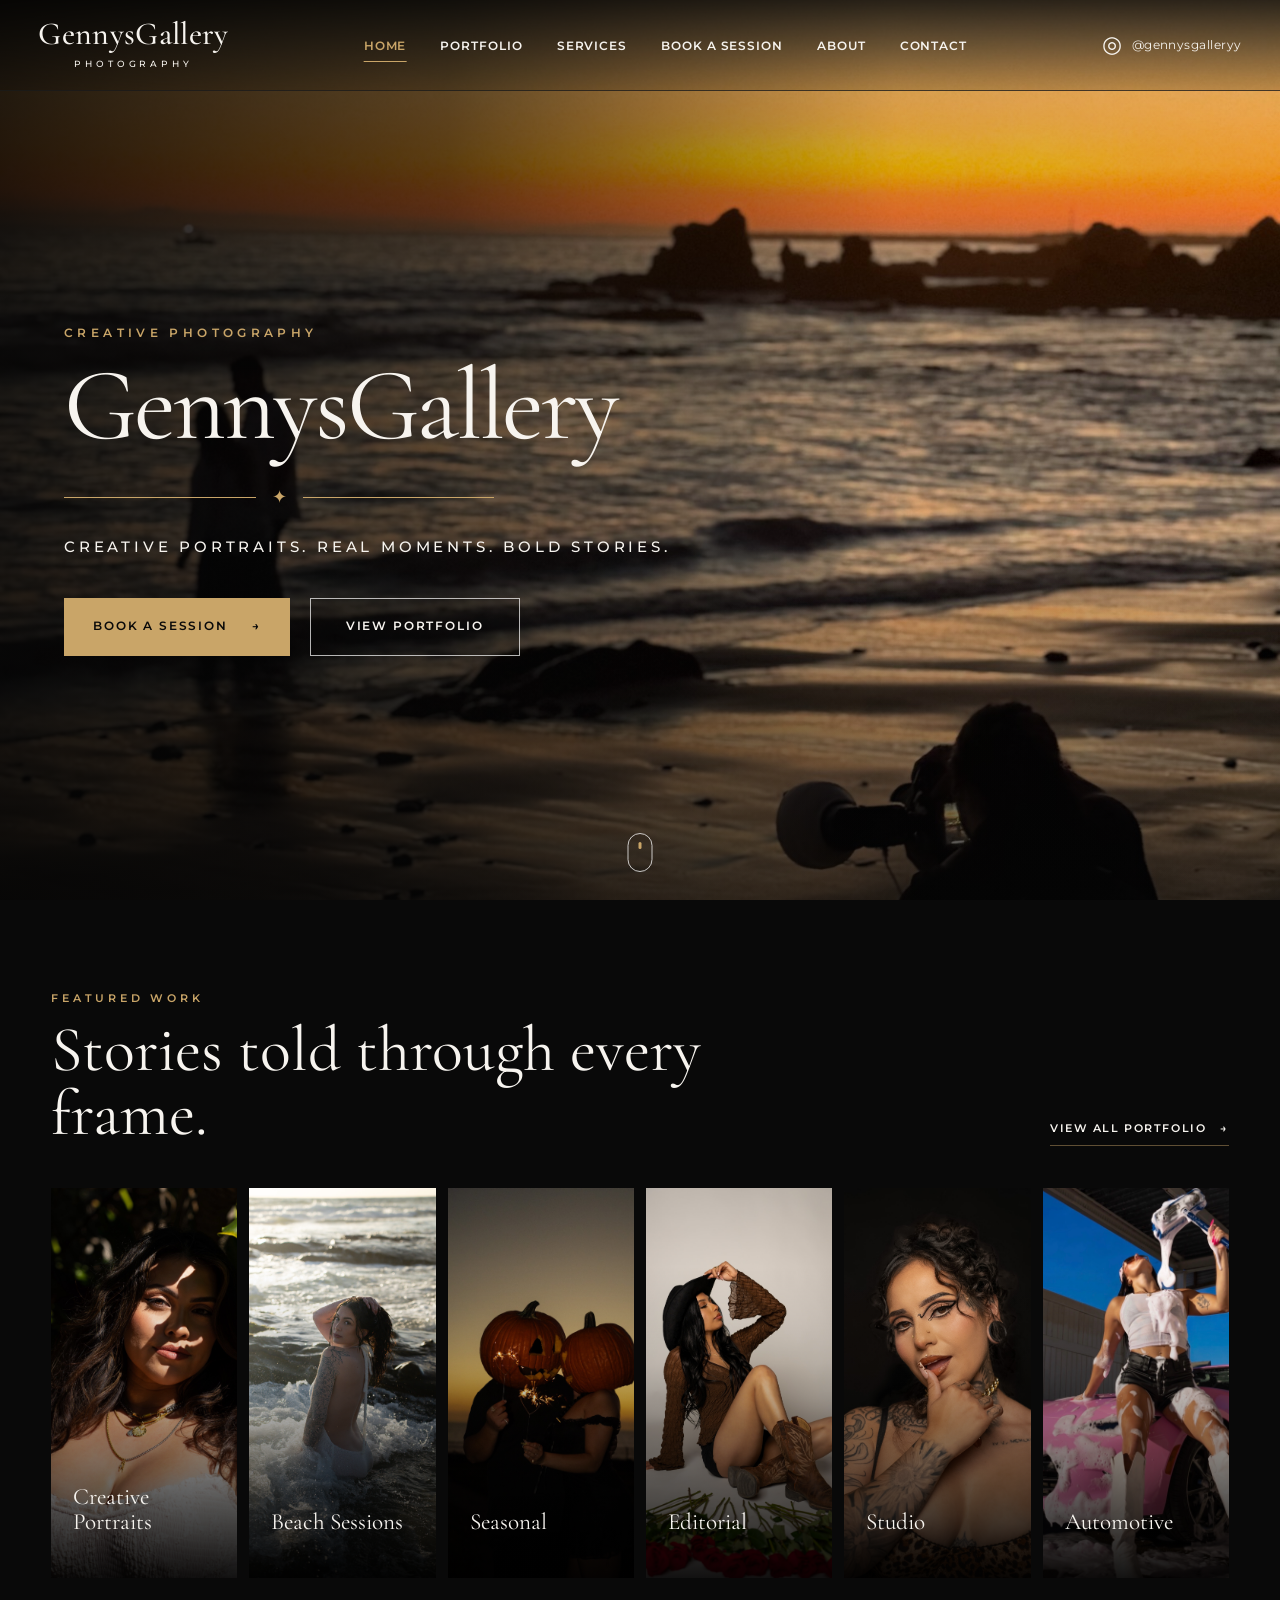
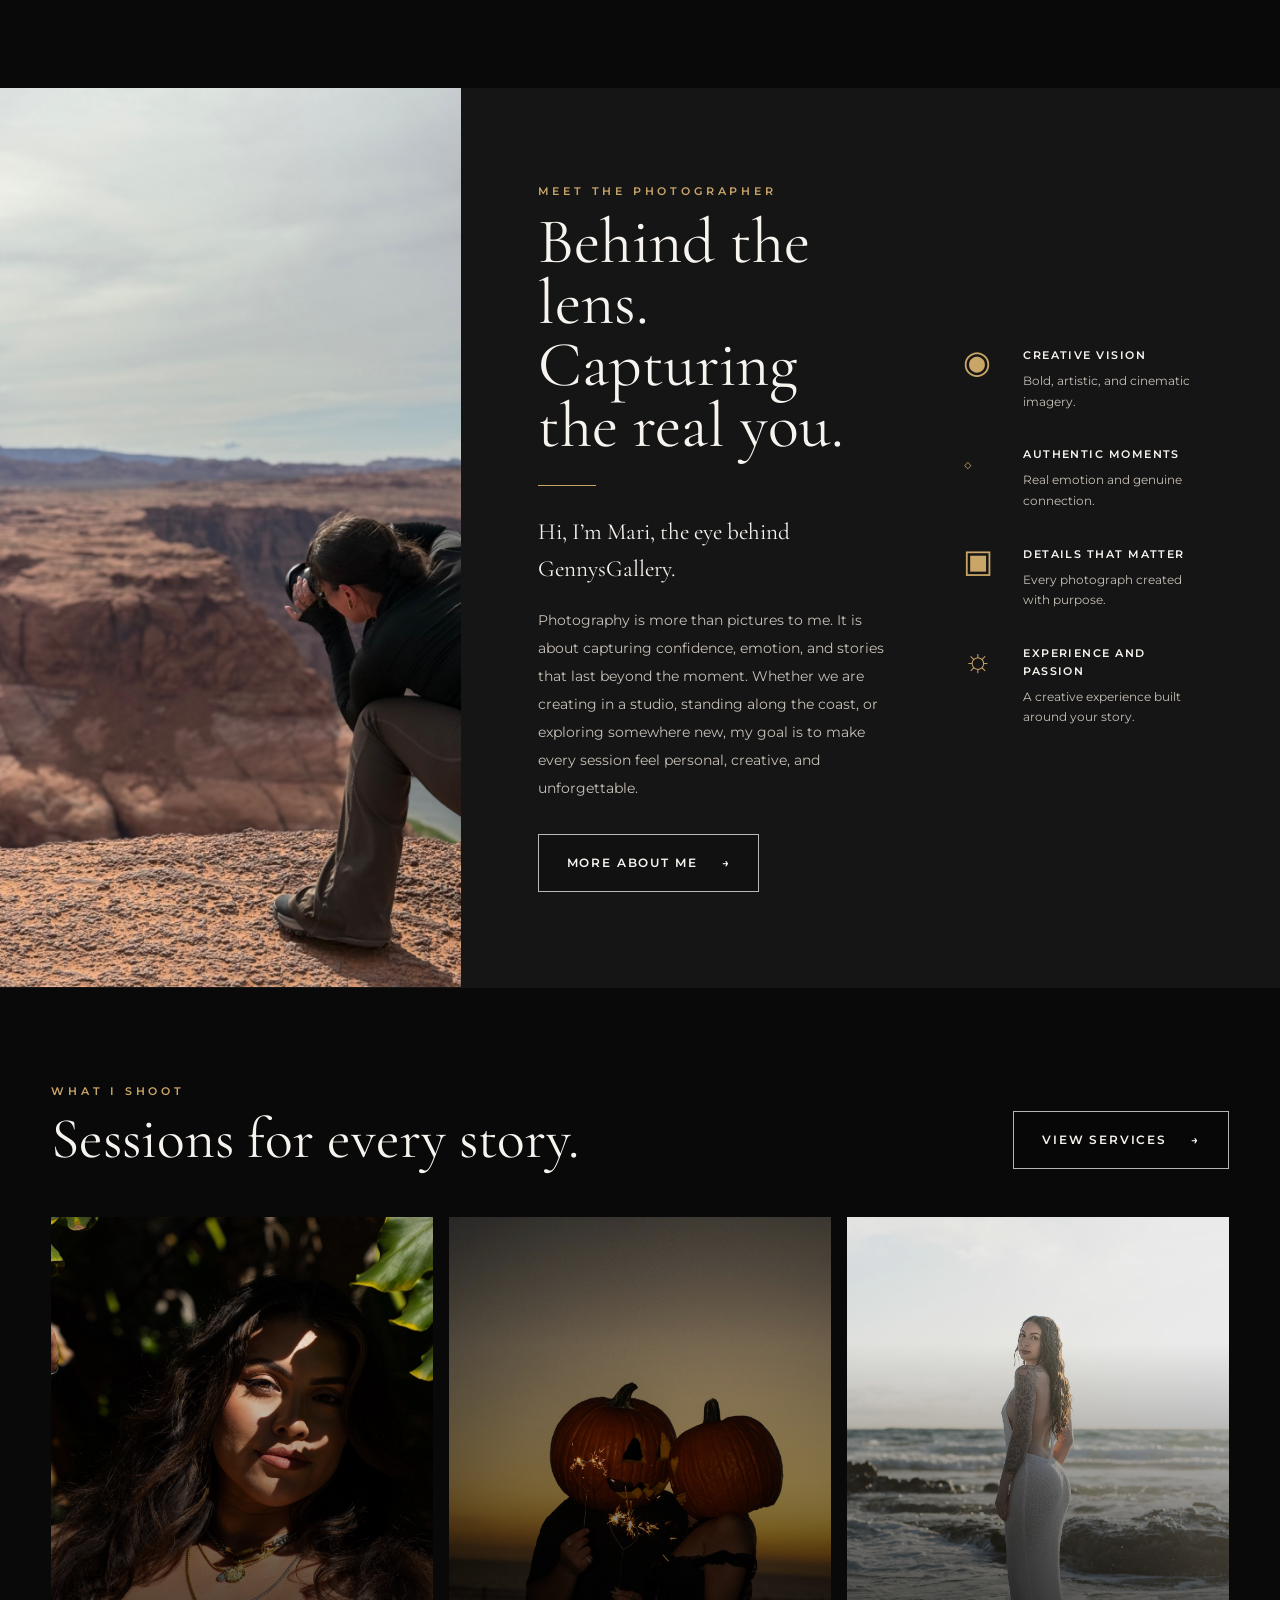
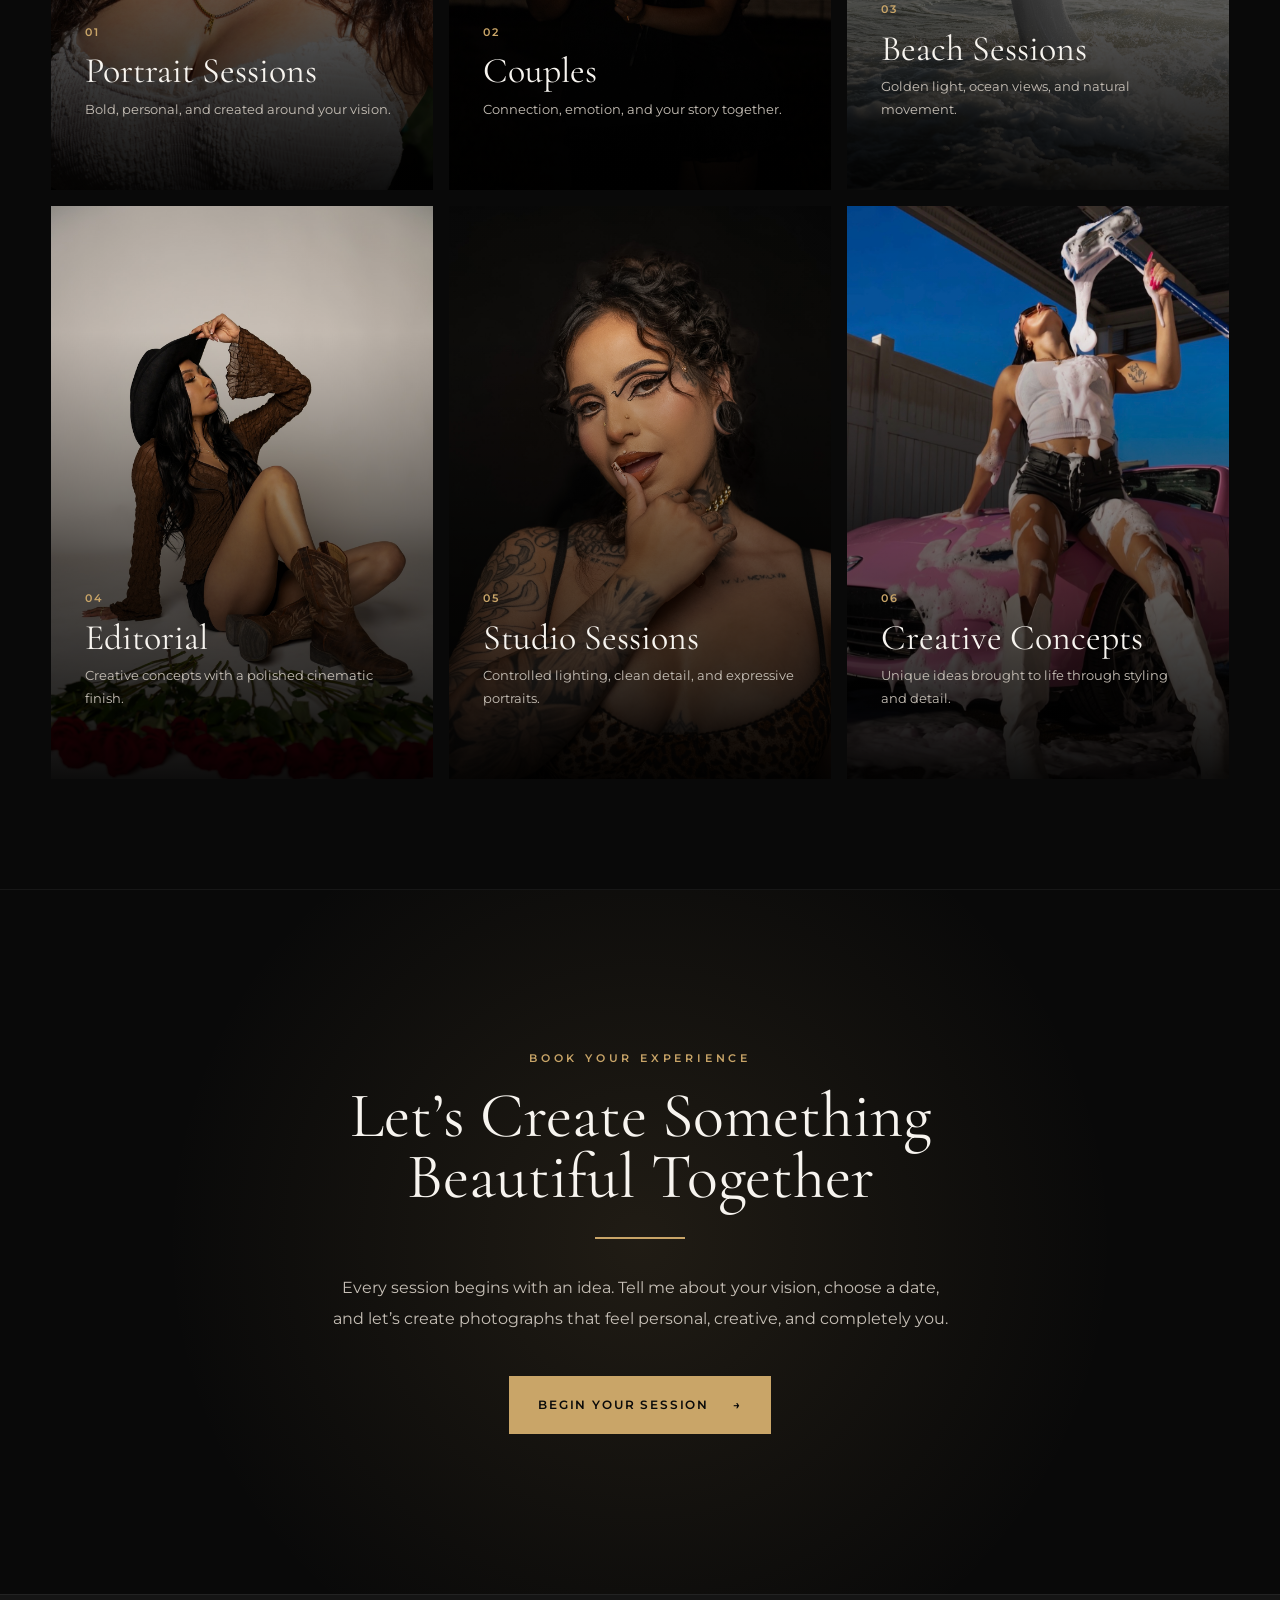
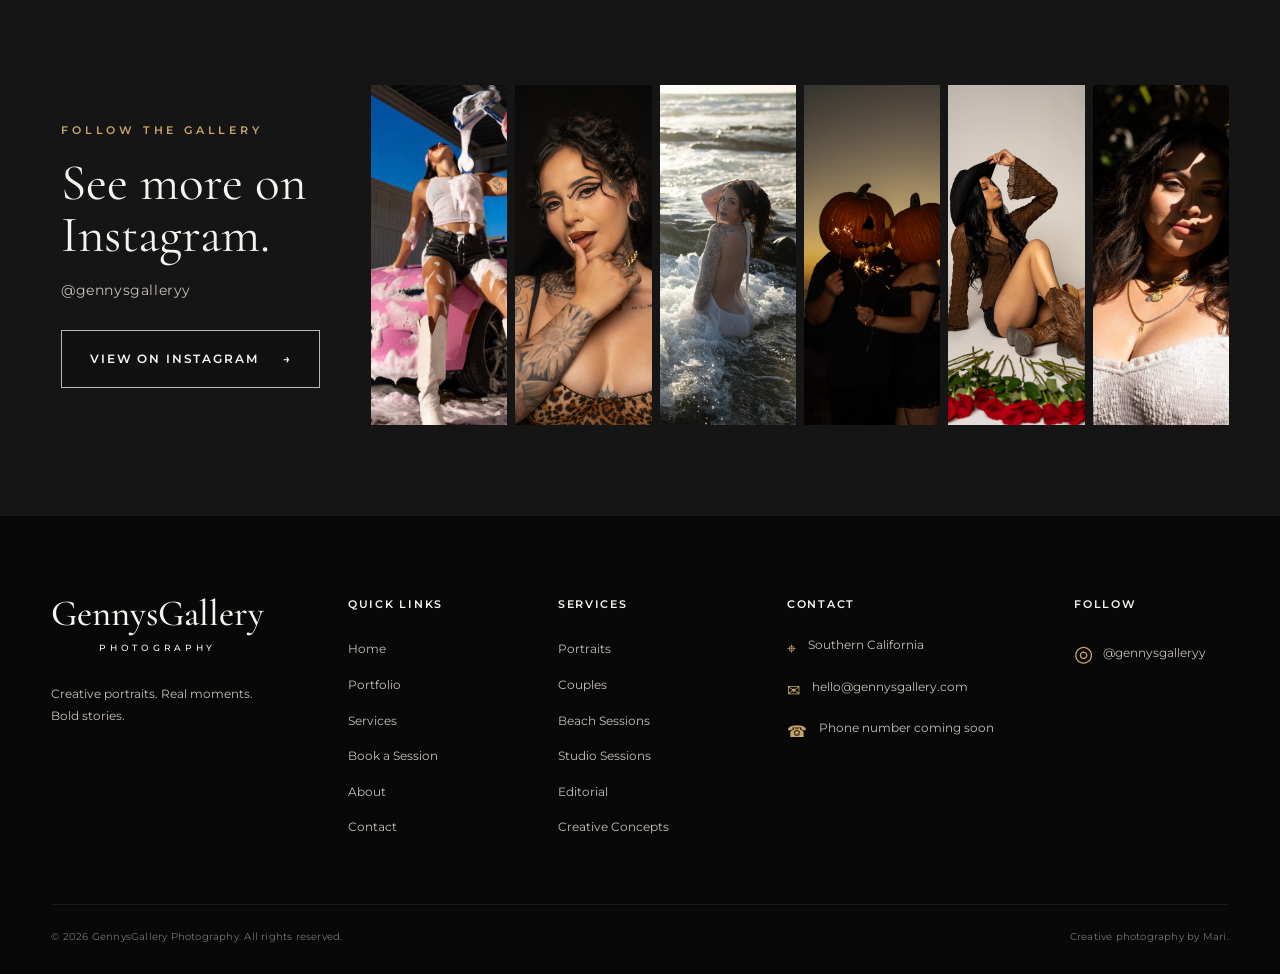
==== index.html @ 69177cfa "Initial GennysGallery website" ====
<!DOCTYPE html>
<html lang="en">
<head>
    <meta charset="UTF-8">
    <meta name="viewport" content="width=device-width, initial-scale=1.0">

    <meta
        name="description"
        content="GennysGallery offers creative, cinematic photography sessions in studio and outdoor locations."
    >

    <title>GennysGallery | Creative Photography</title>

    <!-- Google Fonts -->
    <link rel="preconnect" href="https://fonts.googleapis.com">
    <link rel="preconnect" href="https://fonts.gstatic.com" crossorigin>

    <link
        href="https://fonts.googleapis.com/css2?family=Cormorant+Garamond:wght@400;500;600&family=Montserrat:wght@400;500;600&display=swap"
        rel="stylesheet"
    >

    <!-- Website CSS -->
    <link rel="stylesheet" href="css/style.css">
    <link rel="stylesheet" href="css/responsive.css">
</head>

<body>

    <!-- Header and Navigation -->
    <header class="site-header">
        <nav class="navbar">

            <a href="index.html" class="logo" aria-label="GennysGallery homepage">
                <span class="logo-name">GennysGallery</span>
                <span class="logo-subtitle">Photography</span>
            </a>

            <button
                class="menu-toggle"
                type="button"
                aria-label="Open navigation menu"
                aria-expanded="false"
            >
                <span></span>
                <span></span>
                <span></span>
            </button>

            <ul class="nav-links">
                <li>
                    <a href="index.html" class="active">Home</a>
                </li>

                <li>
                    <a href="pages/portfolio.html">Portfolio</a>
                </li>

                <li>
                    <a href="pages/services.html">Services</a>
                </li>

                <li>
                    <a href="pages/booking.html">Book a Session</a>
                </li>

                <li>
                    <a href="pages/about.html">About</a>
                </li>

                <li>
                    <a href="pages/contact.html">Contact</a>
                </li>
            </ul>

            <a
                href="https://www.instagram.com/gennysgalleryy/"
                class="instagram-link"
                target="_blank"
                rel="noopener noreferrer"
                aria-label="Visit GennysGallery on Instagram"
            >
                <span class="instagram-icon">◎</span>
                <span>@gennysgalleryy</span>
            </a>

        </nav>
    </header>

    <main>

        <!-- Hero Section -->
        <section class="hero">

            <div class="hero-overlay"></div>

            <div class="hero-content">
                <p class="hero-eyebrow">Creative Photography</p>

                <h1>GennysGallery</h1>

                <div class="hero-divider">
                    <span></span>
                    <span class="divider-symbol">✦</span>
                    <span></span>
                </div>

                <p class="hero-tagline">
                    Creative portraits. Real moments. Bold stories.
                </p>

                <div class="hero-buttons">
                    <a href="pages/booking.html" class="button button-gold">
                        Book a Session
                        <span aria-hidden="true">→</span>
                    </a>

                    <a href="pages/portfolio.html" class="button button-outline">
                        View Portfolio
                    </a>
                </div>
            </div>

            <a href="#featured-work" class="scroll-indicator" aria-label="Scroll to featured work">
                <span class="scroll-mouse">
                    <span class="scroll-wheel"></span>
                </span>
            </a>

        </section>

        <!-- Featured Work Section -->
<section id="featured-work" class="featured-work">

    <div class="section-header">
        <div>
            <p class="section-eyebrow">Featured Work</p>
            <h2>Stories told through every frame.</h2>
        </div>

        <a href="pages/portfolio.html" class="section-link">
            View All Portfolio
            <span aria-hidden="true">→</span>
        </a>
    </div>

    <div class="featured-grid">

        <a href="pages/portfolio.html" class="featured-card">
            <img
                src="assets/images/portfolio/portraits/sunlight-leaf-portrait.jpg"
                alt="Creative portrait photographed through leaves and sunlight"
            >

            <div class="featured-card-overlay">
                <p>Creative Portraits</p>
                <span>View Gallery →</span>
            </div>
        </a>

        <a href="pages/portfolio.html" class="featured-card">
            <img
                src="assets/images/portfolio/beach/beach-white-dress-water.jpg"
                alt="Woman wearing a white dress standing in ocean waves"
            >

            <div class="featured-card-overlay">
                <p>Beach Sessions</p>
                <span>View Gallery →</span>
            </div>
        </a>

        <a href="pages/portfolio.html" class="featured-card">
            <img
                src="assets/images/portfolio/seasonal/pumpkin-couple-sparklers.jpg"
                alt="Couple wearing pumpkin masks and holding sparklers at sunset"
            >

            <div class="featured-card-overlay">
                <p>Seasonal</p>
                <span>View Gallery →</span>
            </div>
        </a>

        <a href="pages/portfolio.html" class="featured-card">
            <img
                src="assets/images/portfolio/studio/studio-cowgirl-boots-roses.jpg"
                alt="Editorial studio portrait with cowboy boots and red roses"
            >

            <div class="featured-card-overlay">
                <p>Editorial</p>
                <span>View Gallery →</span>
            </div>
        </a>

        <a href="pages/portfolio.html" class="featured-card">
            <img
                src="assets/images/portfolio/studio/studio-black-background-portrait.jpg"
                alt="Detailed studio portrait photographed against a black background"
            >

            <div class="featured-card-overlay">
                <p>Studio</p>
                <span>View Gallery →</span>
            </div>
        </a>

        <a href="pages/portfolio.html" class="featured-card">
            <img
                src="assets/images/portfolio/automotive/pink-car-foam-concept.jpg"
                alt="Creative automotive portrait featuring a pink sports car"
            >

            <div class="featured-card-overlay">
                <p>Automotive</p>
                <span>View Gallery →</span>
            </div>
        </a>

    </div>

</section>
<!-- About Mari Section -->
<section class="about-preview">

    <div class="about-image">
        <img
            src="assets/images/about/mari-photographer-about.jpg"
            alt="Mari photographing an outdoor session"
        >
    </div>

    <div class="about-content">

        <div class="about-introduction">
            <p class="section-eyebrow">Meet the Photographer</p>

            <h2>
                Behind the lens.<br>
                Capturing the real you.
            </h2>

            <div class="about-divider"></div>

            <p class="about-greeting">
                Hi, I’m Mari, the eye behind GennysGallery.
            </p>

            <p class="about-description">
                Photography is more than pictures to me. It is about
                capturing confidence, emotion, and stories that last
                beyond the moment. Whether we are creating in a studio,
                standing along the coast, or exploring somewhere new,
                my goal is to make every session feel personal,
                creative, and unforgettable.
            </p>

            <a href="pages/about.html" class="button button-outline about-button">
                More About Me
                <span aria-hidden="true">→</span>
            </a>
        </div>

        <div class="about-values">

            <article class="about-value">
                <span class="about-value-icon" aria-hidden="true">◉</span>

                <div>
                    <h3>Creative Vision</h3>
                    <p>Bold, artistic, and cinematic imagery.</p>
                </div>
            </article>

            <article class="about-value">
                <span class="about-value-icon" aria-hidden="true">◇</span>

                <div>
                    <h3>Authentic Moments</h3>
                    <p>Real emotion and genuine connection.</p>
                </div>
            </article>

            <article class="about-value">
                <span class="about-value-icon" aria-hidden="true">▣</span>

                <div>
                    <h3>Details That Matter</h3>
                    <p>Every photograph created with purpose.</p>
                </div>
            </article>

            <article class="about-value">
                <span class="about-value-icon" aria-hidden="true">☼</span>

                <div>
                    <h3>Experience and Passion</h3>
                    <p>A creative experience built around your story.</p>
                </div>
            </article>

        </div>

    </div>

</section>
<!-- Services Preview Section -->
<section class="services-preview">

    <div class="services-heading">

        <div>
            <p class="section-eyebrow">What I Shoot</p>
            <h2>Sessions for every story.</h2>
        </div>

        <a href="pages/services.html" class="button button-outline">
            View Services
            <span aria-hidden="true">→</span>
        </a>

    </div>

    <div class="services-card-grid">

        <a href="pages/services.html" class="service-card">

            <img
                src="assets/images/portfolio/portraits/sunlight-leaf-portrait.jpg"
                alt="Creative portrait session photographed in natural light"
            >

            <div class="service-card-overlay"></div>

            <div class="service-card-content">
                <p class="service-number">01</p>
                <h3>Portrait Sessions</h3>
                <p>Bold, personal, and created around your vision.</p>
                <span>Explore Sessions →</span>
            </div>

        </a>

        <a href="pages/services.html" class="service-card">

            <img
                src="assets/images/portfolio/seasonal/pumpkin-couple-sparklers.jpg"
                alt="Creative couple session at sunset"
            >

            <div class="service-card-overlay"></div>

            <div class="service-card-content">
                <p class="service-number">02</p>
                <h3>Couples</h3>
                <p>Connection, emotion, and your story together.</p>
                <span>Explore Sessions →</span>
            </div>

        </a>

        <a href="pages/services.html" class="service-card">

            <img
                src="assets/images/portfolio/beach/beach-white-dress-standing.jpg"
                alt="Outdoor beach photography session"
            >

            <div class="service-card-overlay"></div>

            <div class="service-card-content">
                <p class="service-number">03</p>
                <h3>Beach Sessions</h3>
                <p>Golden light, ocean views, and natural movement.</p>
                <span>Explore Sessions →</span>
            </div>

        </a>

        <a href="pages/services.html" class="service-card">

            <img
                src="assets/images/portfolio/studio/studio-cowgirl-boots-roses.jpg"
                alt="Styled editorial photography session in a studio"
            >

            <div class="service-card-overlay"></div>

            <div class="service-card-content">
                <p class="service-number">04</p>
                <h3>Editorial</h3>
                <p>Creative concepts with a polished cinematic finish.</p>
                <span>Explore Sessions →</span>
            </div>

        </a>

        <a href="pages/services.html" class="service-card">

            <img
                src="assets/images/portfolio/studio/studio-black-background-portrait.jpg"
                alt="Professional studio portrait session"
            >

            <div class="service-card-overlay"></div>

            <div class="service-card-content">
                <p class="service-number">05</p>
                <h3>Studio Sessions</h3>
                <p>Controlled lighting, clean detail, and expressive portraits.</p>
                <span>Explore Sessions →</span>
            </div>

        </a>

        <a href="pages/services.html" class="service-card">

            <img
                src="assets/images/portfolio/automotive/pink-car-foam-concept.jpg"
                alt="Creative automotive photography concept"
            >

            <div class="service-card-overlay"></div>

            <div class="service-card-content">
                <p class="service-number">06</p>
                <h3>Creative Concepts</h3>
                <p>Unique ideas brought to life through styling and detail.</p>
                <span>Explore Sessions →</span>
            </div>

        </a>

    </div>

</section>
<!-- Booking Call-to-Action Section -->
<section class="booking-cta">

    <div class="booking-cta-overlay"></div>

    <div class="booking-cta-content">

        <p class="section-eyebrow">Book Your Experience</p>

        <h2>
            Let’s Create Something<br>
            Beautiful Together
        </h2>

        <div class="booking-cta-divider"></div>

        <p>
            Every session begins with an idea. Tell me about your vision,
            choose a date, and let’s create photographs that feel personal,
            creative, and completely you.
        </p>

        <a href="pages/booking.html" class="button button-gold">
            Begin Your Session
            <span aria-hidden="true">→</span>
        </a>

    </div>

</section>
<!-- Instagram Preview Section -->
<section class="instagram-preview">

    <div class="instagram-intro">

        <p class="section-eyebrow">Follow the Gallery</p>

        <h2>See more on Instagram.</h2>

        <p class="instagram-handle">
            @gennysgalleryy
        </p>

        <a
            href="https://www.instagram.com/gennysgalleryy/"
            class="button button-outline"
            target="_blank"
            rel="noopener noreferrer"
        >
            View on Instagram
            <span aria-hidden="true">→</span>
        </a>

    </div>

    <div class="instagram-grid">

        <a
            href="https://www.instagram.com/gennysgalleryy/"
            target="_blank"
            rel="noopener noreferrer"
            class="instagram-photo"
        >
            <img
                src="assets/images/portfolio/automotive/pink-car-foam-concept.jpg"
                alt="Creative pink car photography session"
            >
        </a>

        <a
            href="https://www.instagram.com/gennysgalleryy/"
            target="_blank"
            rel="noopener noreferrer"
            class="instagram-photo"
        >
            <img
                src="assets/images/portfolio/studio/studio-black-background-portrait.jpg"
                alt="Studio portrait photographed against a black background"
            >
        </a>

        <a
            href="https://www.instagram.com/gennysgalleryy/"
            target="_blank"
            rel="noopener noreferrer"
            class="instagram-photo"
        >
            <img
                src="assets/images/portfolio/beach/beach-white-dress-water.jpg"
                alt="Beach portrait photographed in ocean waves"
            >
        </a>

        <a
            href="https://www.instagram.com/gennysgalleryy/"
            target="_blank"
            rel="noopener noreferrer"
            class="instagram-photo"
        >
            <img
                src="assets/images/portfolio/seasonal/pumpkin-couple-sparklers.jpg"
                alt="Seasonal couple portrait with pumpkin masks and sparklers"
            >
        </a>

        <a
            href="https://www.instagram.com/gennysgalleryy/"
            target="_blank"
            rel="noopener noreferrer"
            class="instagram-photo"
        >
            <img
                src="assets/images/portfolio/studio/studio-cowgirl-boots-roses.jpg"
                alt="Editorial portrait with cowboy boots and red roses"
            >
        </a>

        <a
            href="https://www.instagram.com/gennysgalleryy/"
            target="_blank"
            rel="noopener noreferrer"
            class="instagram-photo"
        >
            <img
                src="assets/images/portfolio/portraits/sunlight-leaf-portrait.jpg"
                alt="Creative portrait photographed through leaves and sunlight"
            >
        </a>

    </div>

</section>

    </main>
    
    <!-- Website Footer -->
<footer class="site-footer">

    <div class="footer-main">

        <div class="footer-brand">

            <a href="index.html" class="footer-logo">
                <span class="footer-logo-name">GennysGallery</span>
                <span class="footer-logo-subtitle">Photography</span>
            </a>

            <p>
                Creative portraits. Real moments.<br>
                Bold stories.
            </p>

        </div>

        <div class="footer-column">

            <h2>Quick Links</h2>

            <ul>
                <li><a href="index.html">Home</a></li>
                <li><a href="pages/portfolio.html">Portfolio</a></li>
                <li><a href="pages/services.html">Services</a></li>
                <li><a href="pages/booking.html">Book a Session</a></li>
                <li><a href="pages/about.html">About</a></li>
                <li><a href="pages/contact.html">Contact</a></li>
            </ul>

        </div>

        <div class="footer-column">

            <h2>Services</h2>

            <ul>
                <li><a href="pages/services.html">Portraits</a></li>
                <li><a href="pages/services.html">Couples</a></li>
                <li><a href="pages/services.html">Beach Sessions</a></li>
                <li><a href="pages/services.html">Studio Sessions</a></li>
                <li><a href="pages/services.html">Editorial</a></li>
                <li><a href="pages/services.html">Creative Concepts</a></li>
            </ul>

        </div>

        <div class="footer-column footer-contact">

            <h2>Contact</h2>

            <p>
                <span aria-hidden="true">⌖</span>
                Southern California
            </p>

            <p>
                <span aria-hidden="true">✉</span>
                <a href="mailto:hello@gennysgallery.com">
                    hello@gennysgallery.com
                </a>
            </p>

            <p>
                <span aria-hidden="true">☎</span>
                <a href="tel:+10000000000">
                    Phone number coming soon
                </a>
            </p>

        </div>

        <div class="footer-column footer-follow">

            <h2>Follow</h2>

            <a
                href="https://www.instagram.com/gennysgalleryy/"
                target="_blank"
                rel="noopener noreferrer"
                class="footer-instagram"
            >
                <span aria-hidden="true">◎</span>
                @gennysgalleryy
            </a>

        </div>

    </div>

    <div class="footer-bottom">

        <p>
            &copy; <span id="current-year"></span>
            GennysGallery Photography. All rights reserved.
        </p>

        <p>
            Creative photography by Mari.
        </p>

    </div>

</footer>

    <!-- Website JavaScript -->
    <script src="js/script.js"></script>

</body>
</html>
---- css/style.css ----
/* =========================================
   GENNYSGALLERY
   Main Website Styles
   ========================================= */

/* ---------- CSS Variables ---------- */

:root {
    --color-black: #090909;
    --color-charcoal: #151515;
    --color-soft-black: #1d1d1d;
    --color-white: #f7f4ef;
    --color-muted: #c7c0b7;
    --color-gold: #c9a568;
    --color-gold-dark: #9d7b45;

    --font-heading: "Cormorant Garamond", serif;
    --font-body: "Montserrat", sans-serif;

    --transition: 0.3s ease;
}


/* ---------- Reset ---------- */

* {
    margin: 0;
    padding: 0;
    box-sizing: border-box;
}

html {
    scroll-behavior: smooth;
}

body {
    background-color: var(--color-black);
    color: var(--color-white);
    font-family: var(--font-body);
    line-height: 1.6;
}

img {
    display: block;
    max-width: 100%;
}

a {
    color: inherit;
    text-decoration: none;
}

button {
    font: inherit;
}


/* ---------- Header ---------- */

.site-header {
    position: absolute;
    top: 0;
    left: 0;
    width: 100%;
    z-index: 1000;

    background: linear-gradient(
        to bottom,
        rgba(0, 0, 0, 0.78),
        rgba(0, 0, 0, 0.18)
    );

    border-bottom: 1px solid rgba(255, 255, 255, 0.08);
}

.navbar {
    width: min(94%, 1500px);
    min-height: 90px;
    margin: 0 auto;

    display: flex;
    align-items: center;
    justify-content: space-between;
    gap: 30px;
}


/* ---------- Logo ---------- */

.logo {
    display: flex;
    flex-direction: column;
    align-items: center;
    flex-shrink: 0;
}

.logo-name {
    font-family: var(--font-heading);
    font-size: 2rem;
    font-weight: 500;
    line-height: 1;
    letter-spacing: 0.01em;
}

.logo-subtitle {
    margin-top: 7px;

    font-size: 0.58rem;
    font-weight: 500;
    letter-spacing: 0.42em;
    text-transform: uppercase;
}


/* ---------- Desktop Navigation ---------- */

.nav-links {
    display: flex;
    align-items: center;
    justify-content: center;
    gap: 34px;

    list-style: none;
}

.nav-links a {
    position: relative;
    padding: 34px 0 29px;

    font-size: 0.72rem;
    font-weight: 600;
    letter-spacing: 0.08em;
    text-transform: uppercase;

    transition: color var(--transition);
}

.nav-links a::after {
    content: "";
    position: absolute;
    left: 50%;
    bottom: 20px;

    width: 0;
    height: 1px;

    background-color: var(--color-gold);

    transform: translateX(-50%);
    transition: width var(--transition);
}

.nav-links a:hover,
.nav-links a.active {
    color: var(--color-gold);
}

.nav-links a:hover::after,
.nav-links a.active::after {
    width: 100%;
}


/* ---------- Instagram Navigation Link ---------- */

.instagram-link {
    display: flex;
    align-items: center;
    gap: 9px;
    flex-shrink: 0;

    font-size: 0.72rem;
    letter-spacing: 0.04em;

    transition:
        color var(--transition),
        transform var(--transition);
}

.instagram-link:hover {
    color: var(--color-gold);
    transform: translateY(-2px);
}

.instagram-icon {
    font-size: 1.45rem;
    line-height: 1;
}


/* ---------- Mobile Menu Button ---------- */

.menu-toggle {
    display: none;

    width: 42px;
    height: 42px;

    background: transparent;
    border: 0;

    cursor: pointer;
}

.menu-toggle span {
    display: block;

    width: 26px;
    height: 2px;
    margin: 6px auto;

    background-color: var(--color-white);

    transition: var(--transition);
}


/* ---------- Hero Section ---------- */

.hero {
    position: relative;

    min-height: 100vh;

    display: flex;
    align-items: center;

    background-image: url("../assets/images/hero/mari-photographer-hero.jpg");
    background-position: center;
    background-repeat: no-repeat;
    background-size: cover;

    overflow: hidden;
}

.hero-overlay {
    position: absolute;
    inset: 0;

    background:
        linear-gradient(
            90deg,
            rgba(5, 5, 5, 0.88) 0%,
            rgba(5, 5, 5, 0.65) 35%,
            rgba(5, 5, 5, 0.15) 70%,
            rgba(5, 5, 5, 0.08) 100%
        ),
        linear-gradient(
            to top,
            rgba(5, 5, 5, 0.68) 0%,
            transparent 40%
        );
}

.hero-content {
    position: relative;
    z-index: 2;

    width: min(90%, 1500px);
    margin: 80px auto 0;
}

.hero-eyebrow {
    margin-bottom: 16px;

    color: var(--color-gold);

    font-size: 0.72rem;
    font-weight: 600;
    letter-spacing: 0.38em;
    text-transform: uppercase;
}

.hero h1 {
    max-width: 850px;

    font-family: var(--font-heading);
    font-size: clamp(4rem, 8vw, 8.5rem);
    font-weight: 400;
    line-height: 0.9;
    letter-spacing: -0.03em;
}

.hero-divider {
    width: min(430px, 90%);
    margin: 32px 0 24px;

    display: flex;
    align-items: center;
    gap: 16px;
}

.hero-divider span:not(.divider-symbol) {
    height: 1px;
    flex: 1;

    background-color: var(--color-gold);
}

.divider-symbol {
    color: var(--color-gold);
    font-size: 1.1rem;
}

.hero-tagline {
    max-width: 700px;

    font-size: clamp(0.72rem, 1.2vw, 0.95rem);
    font-weight: 500;
    letter-spacing: 0.25em;
    text-transform: uppercase;
}

.hero-buttons {
    margin-top: 38px;

    display: flex;
    flex-wrap: wrap;
    gap: 20px;
}


/* ---------- Buttons ---------- */

.button {
    min-width: 210px;
    min-height: 58px;
    padding: 16px 28px;

    display: inline-flex;
    align-items: center;
    justify-content: center;
    gap: 24px;

    border: 1px solid transparent;

    font-size: 0.72rem;
    font-weight: 600;
    letter-spacing: 0.16em;
    text-transform: uppercase;

    transition:
        background-color var(--transition),
        border-color var(--transition),
        color var(--transition),
        transform var(--transition);
}

.button:hover {
    transform: translateY(-3px);
}

.button-gold {
    background-color: var(--color-gold);
    color: var(--color-black);
}

.button-gold:hover {
    background-color: var(--color-white);
}

.button-outline {
    border-color: rgba(255, 255, 255, 0.7);
    background-color: rgba(0, 0, 0, 0.18);
}

.button-outline:hover {
    border-color: var(--color-gold);
    background-color: var(--color-gold);
    color: var(--color-black);
}


/* ---------- Scroll Indicator ---------- */

.scroll-indicator {
    position: absolute;
    left: 50%;
    bottom: 28px;
    z-index: 2;

    transform: translateX(-50%);
}

.scroll-mouse {
    width: 25px;
    height: 39px;

    display: flex;
    justify-content: center;

    border: 1px solid rgba(255, 255, 255, 0.75);
    border-radius: 20px;
}

.scroll-wheel {
    width: 3px;
    height: 7px;
    margin-top: 8px;

    background-color: var(--color-gold);
    border-radius: 10px;

    animation: scrollWheel 1.8s infinite;
}

@keyframes scrollWheel {
    0% {
        opacity: 0;
        transform: translateY(0);
    }

    30% {
        opacity: 1;
    }

    100% {
        opacity: 0;
        transform: translateY(14px);
    }
}


/* ---------- Featured Work Section ---------- */

.featured-work {
    padding: 90px 4% 110px;
    background-color: var(--color-black);
}

.section-header {
    width: min(100%, 1500px);
    margin: 0 auto 42px;

    display: flex;
    align-items: flex-end;
    justify-content: space-between;
    gap: 30px;
}

.section-eyebrow {
    margin-bottom: 10px;

    color: var(--color-gold);

    font-size: 0.7rem;
    font-weight: 600;
    letter-spacing: 0.34em;
    text-transform: uppercase;
}

.section-header h2 {
    max-width: 700px;

    font-family: var(--font-heading);
    font-size: clamp(2.8rem, 5vw, 5rem);
    font-weight: 400;
    line-height: 1;
}

.section-link {
    display: inline-flex;
    align-items: center;
    gap: 14px;
    flex-shrink: 0;

    padding-bottom: 7px;

    border-bottom: 1px solid rgba(201, 165, 104, 0.45);

    font-size: 0.7rem;
    font-weight: 600;
    letter-spacing: 0.14em;
    text-transform: uppercase;

    transition:
        color var(--transition),
        border-color var(--transition);
}

.section-link:hover {
    color: var(--color-gold);
    border-color: var(--color-gold);
}

.featured-grid {
    width: min(100%, 1500px);
    margin: 0 auto;

    display: grid;
    grid-template-columns: repeat(6, minmax(0, 1fr));
    gap: 12px;
}

.featured-card {
    position: relative;
    min-height: 390px;

    overflow: hidden;

    background-color: var(--color-charcoal);
}

.featured-card img {
    width: 100%;
    height: 100%;

    object-fit: cover;

    transition:
        transform 0.8s ease,
        filter 0.5s ease;
}

.featured-card::after {
    content: "";
    position: absolute;
    inset: 0;

    background:
        linear-gradient(
            to top,
            rgba(0, 0, 0, 0.92) 0%,
            rgba(0, 0, 0, 0.15) 55%,
            transparent 80%
        );

    transition: background var(--transition);
}

.featured-card-overlay {
    position: absolute;
    left: 22px;
    right: 22px;
    bottom: 20px;
    z-index: 2;
}

.featured-card-overlay p {
    font-family: var(--font-heading);
    font-size: 1.45rem;
    line-height: 1.05;
}

.featured-card-overlay span {
    display: block;
    margin-top: 8px;

    color: var(--color-gold);

    font-size: 0.62rem;
    font-weight: 600;
    letter-spacing: 0.14em;
    text-transform: uppercase;

    opacity: 0;
    transform: translateY(10px);

    transition:
        opacity var(--transition),
        transform var(--transition);
}

.featured-card:hover img {
    transform: scale(1.07);
    filter: brightness(0.82);
}

.featured-card:hover .featured-card-overlay span {
    opacity: 1;
    transform: translateY(0);
}
/* ---------- About Mari Preview ---------- */

.about-preview {
    min-height: 720px;

    display: grid;
    grid-template-columns: minmax(0, 0.9fr) minmax(0, 1.6fr);

    background-color: var(--color-charcoal);
}

.about-image {
    min-height: 720px;
    overflow: hidden;
}

.about-image img {
    width: 100%;
    height: 100%;
    object-fit: cover;
    object-position: center;

    transition: transform 1s ease;
}

.about-preview:hover .about-image img {
    transform: scale(1.025);
}

.about-content {
    padding: 95px clamp(45px, 6vw, 110px);

    display: grid;
    grid-template-columns: minmax(0, 1.45fr) minmax(240px, 0.75fr);
    align-items: center;
    gap: clamp(45px, 6vw, 95px);
}

.about-introduction h2 {
    margin-top: 10px;

    font-family: var(--font-heading);
    font-size: clamp(3.2rem, 5vw, 5.5rem);
    font-weight: 400;
    line-height: 0.96;
}

.about-divider {
    width: 58px;
    height: 1px;
    margin: 28px 0;

    background-color: var(--color-gold);
}

.about-greeting {
    margin-bottom: 18px;

    color: var(--color-white);

    font-family: var(--font-heading);
    font-size: 1.45rem;
}

.about-description {
    max-width: 660px;

    color: var(--color-muted);

    font-size: 0.9rem;
    line-height: 1.95;
}

.about-button {
    margin-top: 32px;
}

.about-values {
    display: flex;
    flex-direction: column;
    gap: 34px;
}

.about-value {
    display: grid;
    grid-template-columns: 42px 1fr;
    align-items: start;
    gap: 18px;
}

.about-value-icon {
    color: var(--color-gold);

    font-family: var(--font-heading);
    font-size: 2rem;
    line-height: 1;
}

.about-value h3 {
    margin-bottom: 6px;

    font-size: 0.7rem;
    font-weight: 600;
    letter-spacing: 0.13em;
    text-transform: uppercase;
}

.about-value p {
    color: var(--color-muted);

    font-size: 0.76rem;
    line-height: 1.7;
}
/* ---------- Services Preview ---------- */

.services-preview {
    padding: 95px 4% 110px;

    background-color: var(--color-black);
    border-top: 1px solid rgba(255, 255, 255, 0.06);
    border-bottom: 1px solid rgba(255, 255, 255, 0.06);
}

.services-heading {
    width: min(100%, 1500px);
    margin: 0 auto 48px;

    display: flex;
    align-items: flex-end;
    justify-content: space-between;
    gap: 35px;
}

.services-heading h2 {
    font-family: var(--font-heading);
    font-size: clamp(2.8rem, 4.5vw, 4.7rem);
    font-weight: 400;
    line-height: 1;
}

.services-heading .button {
    min-width: 190px;
}

.services-card-grid {
    width: min(100%, 1500px);
    margin: 0 auto;

    display: grid;
    grid-template-columns: repeat(3, 1fr);
    gap: 16px;
}

.service-card {
    position: relative;
    min-height: 520px;

    display: block;

    overflow: hidden;

    background-color: var(--color-charcoal);
}

.service-card img {
    width: 100%;
    height: 100%;

    object-fit: cover;

    transition:
        transform 0.9s ease,
        filter 0.5s ease;
}

.service-card-overlay {
    position: absolute;
    inset: 0;

    background:
        linear-gradient(
            to top,
            rgba(0, 0, 0, 0.94) 0%,
            rgba(0, 0, 0, 0.55) 42%,
            rgba(0, 0, 0, 0.08) 78%
        );

    transition: background var(--transition);
}

.service-card-content {
    position: absolute;
    left: 34px;
    right: 34px;
    bottom: 32px;
    z-index: 2;
}

.service-number {
    margin-bottom: 12px;

    color: var(--color-gold);

    font-size: 0.68rem;
    font-weight: 600;
    letter-spacing: 0.18em;
}

.service-card-content h3 {
    margin-bottom: 10px;

    font-family: var(--font-heading);
    font-size: clamp(2rem, 2.8vw, 3rem);
    font-weight: 400;
    line-height: 1;
}

.service-card-content > p:not(.service-number) {
    max-width: 340px;

    color: var(--color-muted);

    font-size: 0.8rem;
    line-height: 1.75;
}

.service-card-content span {
    display: inline-block;
    margin-top: 18px;

    color: var(--color-gold);

    font-size: 0.65rem;
    font-weight: 600;
    letter-spacing: 0.14em;
    text-transform: uppercase;

    opacity: 0;
    transform: translateY(10px);

    transition:
        opacity var(--transition),
        transform var(--transition);
}

.service-card:hover img {
    transform: scale(1.06);
    filter: brightness(0.78);
}

.service-card:hover .service-card-content span {
    opacity: 1;
    transform: translateY(0);
}
/* ---------- Booking CTA ---------- */

.booking-cta{
    position:relative;

    padding:160px 6%;

    overflow:hidden;

    background-image:
        linear-gradient(
            rgba(0,0,0,.72),
            rgba(0,0,0,.72)
        ),
        url("../assets/images/hero/mari-photographer-hero.jpg");

    background-size:cover;
    background-position:center;
    background-attachment:fixed;
}

.booking-cta-overlay{
    position:absolute;
    inset:0;

    background:
        radial-gradient(
            circle at center,
            rgba(201,165,104,.12),
            transparent 65%
        );
}

.booking-cta-content{

    position:relative;
    z-index:2;

    width:min(760px,100%);
    margin:auto;

    text-align:center;
}

.booking-cta h2{

    margin:18px 0 30px;

    font-family:var(--font-heading);

    font-size:clamp(3rem,5vw,5.6rem);

    line-height:.95;
    font-weight:400;
}

.booking-cta-divider{

    width:90px;
    height:2px;

    margin:0 auto 34px;

    background:var(--color-gold);
}

.booking-cta p:last-of-type{

    max-width:620px;

    margin:0 auto 42px;

    color:var(--color-muted);

    line-height:1.9;

    font-size:1rem;
}

.booking-cta .button{

    min-width:250px;
}
/* ---------- Instagram Preview ---------- */

.instagram-preview {
    padding: 90px 4%;

    display: grid;
    grid-template-columns: minmax(280px, 0.75fr) minmax(0, 2.25fr);
    align-items: stretch;
    gap: 34px;

    background-color: var(--color-charcoal);
    border-top: 1px solid rgba(255, 255, 255, 0.06);
}

.instagram-intro {
    padding: 35px 10px;

    display: flex;
    flex-direction: column;
    justify-content: center;
    align-items: flex-start;
}

.instagram-intro h2 {
    margin-top: 8px;

    font-family: var(--font-heading);
    font-size: clamp(2.8rem, 4vw, 4.5rem);
    font-weight: 400;
    line-height: 1;
}

.instagram-handle {
    margin: 18px 0 28px;

    color: var(--color-muted);

    font-size: 0.9rem;
    letter-spacing: 0.04em;
}

.instagram-grid {
    display: grid;
    grid-template-columns: repeat(6, minmax(0, 1fr));
    gap: 8px;
}

.instagram-photo {
    position: relative;
    min-height: 340px;

    overflow: hidden;

    background-color: var(--color-black);
}

.instagram-photo::after {
    content: "View on Instagram";
    position: absolute;
    inset: 0;

    display: flex;
    align-items: center;
    justify-content: center;

    background-color: rgba(0, 0, 0, 0.58);
    color: var(--color-white);

    font-size: 0.62rem;
    font-weight: 600;
    letter-spacing: 0.13em;
    text-transform: uppercase;

    opacity: 0;

    transition: opacity var(--transition);
}

.instagram-photo img {
    width: 100%;
    height: 100%;

    object-fit: cover;

    transition:
        transform 0.8s ease,
        filter var(--transition);
}

.instagram-photo:hover img {
    transform: scale(1.07);
    filter: brightness(0.75);
}

.instagram-photo:hover::after {
    opacity: 1;
}
/* ---------- Website Footer ---------- */

.site-footer {
    background-color: #080808;
    border-top: 1px solid rgba(255, 255, 255, 0.07);
}

.footer-main {
    width: min(92%, 1500px);
    margin: 0 auto;
    padding: 80px 0 65px;

    display: grid;
    grid-template-columns: 1.25fr 0.8fr 0.9fr 1.2fr 0.8fr;
    gap: 55px;
}

.footer-brand {
    padding-right: 25px;
}

.footer-logo {
    display: inline-flex;
    flex-direction: column;
    align-items: center;
}

.footer-logo-name {
    font-family: var(--font-heading);
    font-size: 2.3rem;
    font-weight: 500;
    line-height: 1;
}

.footer-logo-subtitle {
    margin-top: 8px;

    font-size: 0.55rem;
    font-weight: 500;
    letter-spacing: 0.42em;
    text-transform: uppercase;
}

.footer-brand p {
    margin-top: 28px;

    color: var(--color-muted);

    font-size: 0.78rem;
    line-height: 1.8;
}

.footer-column h2 {
    margin-bottom: 22px;

    color: var(--color-white);

    font-size: 0.68rem;
    font-weight: 600;
    letter-spacing: 0.16em;
    text-transform: uppercase;
}

.footer-column ul {
    list-style: none;
}

.footer-column li + li {
    margin-top: 10px;
}

.footer-column a,
.footer-contact p {
    color: var(--color-muted);

    font-size: 0.76rem;
    line-height: 1.7;

    transition: color var(--transition);
}

.footer-column a:hover {
    color: var(--color-gold);
}

.footer-contact {
    display: flex;
    flex-direction: column;
    align-items: flex-start;
}

.footer-contact p {
    display: flex;
    align-items: flex-start;
    gap: 12px;
}

.footer-contact p + p {
    margin-top: 14px;
}

.footer-contact span {
    color: var(--color-gold);
    font-size: 1rem;
}

.footer-instagram {
    display: inline-flex;
    align-items: center;
    gap: 10px;
}

.footer-instagram span {
    color: var(--color-gold);
    font-size: 1.35rem;
}

.footer-bottom {
    width: min(92%, 1500px);
    margin: 0 auto;
    padding: 24px 0 28px;

    display: flex;
    align-items: center;
    justify-content: space-between;
    gap: 25px;

    border-top: 1px solid rgba(255, 255, 255, 0.07);
}

.footer-bottom p {
    color: #77736d;

    font-size: 0.65rem;
    letter-spacing: 0.02em;
}
---- css/responsive.css ----
/* =========================================
   GENNYSGALLERY
   Responsive Website Styles
   ========================================= */

@media screen and (max-width: 1100px) {

    .navbar {
        min-height: 78px;
    }

    .nav-links {
        gap: 20px;
    }

    .nav-links a {
        font-size: 0.65rem;
    }

    .instagram-link span:last-child {
        display: none;
    }

    .hero-content {
        margin-top: 70px;
    }
}


@media screen and (max-width: 850px) {

    .site-header {
        position: absolute;
    }

    .navbar {
        width: 90%;
    }

    .logo {
        align-items: flex-start;
    }

    .logo-name {
        font-size: 1.65rem;
    }

    .menu-toggle {
        display: block;
        z-index: 1001;
    }

    .nav-links {
        position: fixed;
        top: 0;
        right: -100%;

        width: min(82%, 360px);
        height: 100vh;
        padding: 115px 35px 40px;

        display: flex;
        flex-direction: column;
        align-items: flex-start;
        justify-content: flex-start;
        gap: 10px;

        background-color: rgba(10, 10, 10, 0.98);

        transition: right 0.4s ease;
    }

    .nav-links.open {
        right: 0;
    }

    .nav-links a {
        display: inline-block;
        padding: 16px 0;

        font-family: var(--font-heading);
        font-size: 1.8rem;
        font-weight: 400;
        letter-spacing: 0;
        text-transform: none;
    }

    .nav-links a::after {
        bottom: 8px;
    }

    .instagram-link {
        display: none;
    }

    .hero {
        min-height: 100svh;
        background-position: 65% center;
    }

    .hero-overlay {
        background:
            linear-gradient(
                to right,
                rgba(5, 5, 5, 0.86),
                rgba(5, 5, 5, 0.28)
            ),
            linear-gradient(
                to top,
                rgba(5, 5, 5, 0.82),
                transparent 60%
            );
    }

    .hero-content {
        width: 88%;
        margin-top: 90px;
    }

    .hero h1 {
        font-size: clamp(4rem, 16vw, 6.5rem);
    }
}

@media screen and (max-width: 560px) {

    .logo-name {
        font-size: 1.45rem;
    }

    .logo-subtitle {
        font-size: 0.48rem;
    }

    .hero {
        align-items: flex-end;
        padding-bottom: 115px;
    }

    .hero-content {
        margin-top: 0;
    }

    .hero-eyebrow {
        font-size: 0.62rem;
        letter-spacing: 0.28em;
    }

    .hero h1 {
        font-size: clamp(3.7rem, 17vw, 5rem);
    }

    .hero-tagline {
        max-width: 340px;
        font-size: 0.68rem;
        line-height: 1.9;
        letter-spacing: 0.17em;
    }

    .hero-buttons {
        flex-direction: column;
        align-items: flex-start;
    }

    .button {
        width: 100%;
        max-width: 310px;
    }

    .scroll-indicator {
        display: none;
    }

    .placeholder-section h2 {
        font-size: 3rem;
    }
}
@media screen and (max-width: 1200px) {

    .featured-grid {
        grid-template-columns: repeat(3, 1fr);
    }

    .featured-card {
        min-height: 420px;
    }
}


@media screen and (max-width: 760px) {

    .featured-work {
        padding: 75px 6% 90px;
    }

    .section-header {
        align-items: flex-start;
        flex-direction: column;
        margin-bottom: 32px;
    }

    .featured-grid {
        grid-template-columns: repeat(2, 1fr);
    }

    .featured-card {
        min-height: 370px;
    }
}


@media screen and (max-width: 500px) {

    .featured-grid {
        grid-template-columns: 1fr;
    }

    .featured-card {
        min-height: 460px;
    }

    .featured-card-overlay span {
        opacity: 1;
        transform: none;
    }
}
@media screen and (max-width: 1100px) {

    .about-preview {
        grid-template-columns: 1fr;
    }

    .about-image {
        min-height: 620px;
    }

    .about-content {
        grid-template-columns: 1.3fr 0.7fr;
    }
}


@media screen and (max-width: 760px) {

    .about-image {
        min-height: 500px;
    }

    .about-content {
        padding: 75px 7%;

        grid-template-columns: 1fr;
        gap: 55px;
    }

    .about-values {
        display: grid;
        grid-template-columns: repeat(2, 1fr);
    }
}


@media screen and (max-width: 500px) {

    .about-image {
        min-height: 430px;
    }

    .about-introduction h2 {
        font-size: 3.15rem;
    }

    .about-values {
        grid-template-columns: 1fr;
    }

    .about-button {
        width: 100%;
    }
}
/* ---------- Responsive Services Cards ---------- */

@media screen and (max-width: 1050px) {

    .services-card-grid {
        grid-template-columns: repeat(2, 1fr);
    }

    .service-card {
        min-height: 500px;
    }
}


@media screen and (max-width: 760px) {

    .services-preview {
        padding: 75px 6% 90px;
    }

    .services-heading {
        align-items: flex-start;
        flex-direction: column;
        margin-bottom: 36px;
    }

    .services-heading .button {
        width: 100%;
        max-width: 310px;
    }

    .services-card-grid {
        grid-template-columns: 1fr;
    }

    .service-card {
        min-height: 540px;
    }

    .service-card-content span {
        opacity: 1;
        transform: none;
    }
}


@media screen and (max-width: 500px) {

    .service-card {
        min-height: 470px;
    }

    .service-card-content {
        left: 24px;
        right: 24px;
        bottom: 25px;
    }

    .service-card-content h3 {
        font-size: 2.35rem;
    }
}
/* ---------- Responsive Instagram Section ---------- */

@media screen and (max-width: 1150px) {

    .instagram-preview {
        grid-template-columns: 1fr;
    }

    .instagram-intro {
        padding: 10px 0;
    }

    .instagram-grid {
        grid-template-columns: repeat(3, 1fr);
    }

    .instagram-photo {
        min-height: 380px;
    }
}


@media screen and (max-width: 700px) {

    .instagram-preview {
        padding: 75px 6%;
    }

    .instagram-grid {
        grid-template-columns: repeat(2, 1fr);
    }

    .instagram-photo {
        min-height: 360px;
    }
}


@media screen and (max-width: 480px) {

    .instagram-grid {
        grid-template-columns: 1fr;
    }

    .instagram-photo {
        min-height: 470px;
    }

    .instagram-intro .button {
        width: 100%;
    }
}


/* ---------- Responsive Footer ---------- */

@media screen and (max-width: 1100px) {

    .footer-main {
        grid-template-columns: repeat(2, 1fr);
    }

    .footer-brand {
        grid-column: 1 / -1;
    }
}


@media screen and (max-width: 650px) {

    .footer-main {
        width: 88%;
        padding: 65px 0 50px;

        grid-template-columns: 1fr;
        gap: 42px;
    }

    .footer-brand {
        grid-column: auto;
        padding-right: 0;
    }

    .footer-logo {
        align-items: flex-start;
    }

    .footer-bottom {
        width: 88%;

        align-items: flex-start;
        flex-direction: column;
    }
}
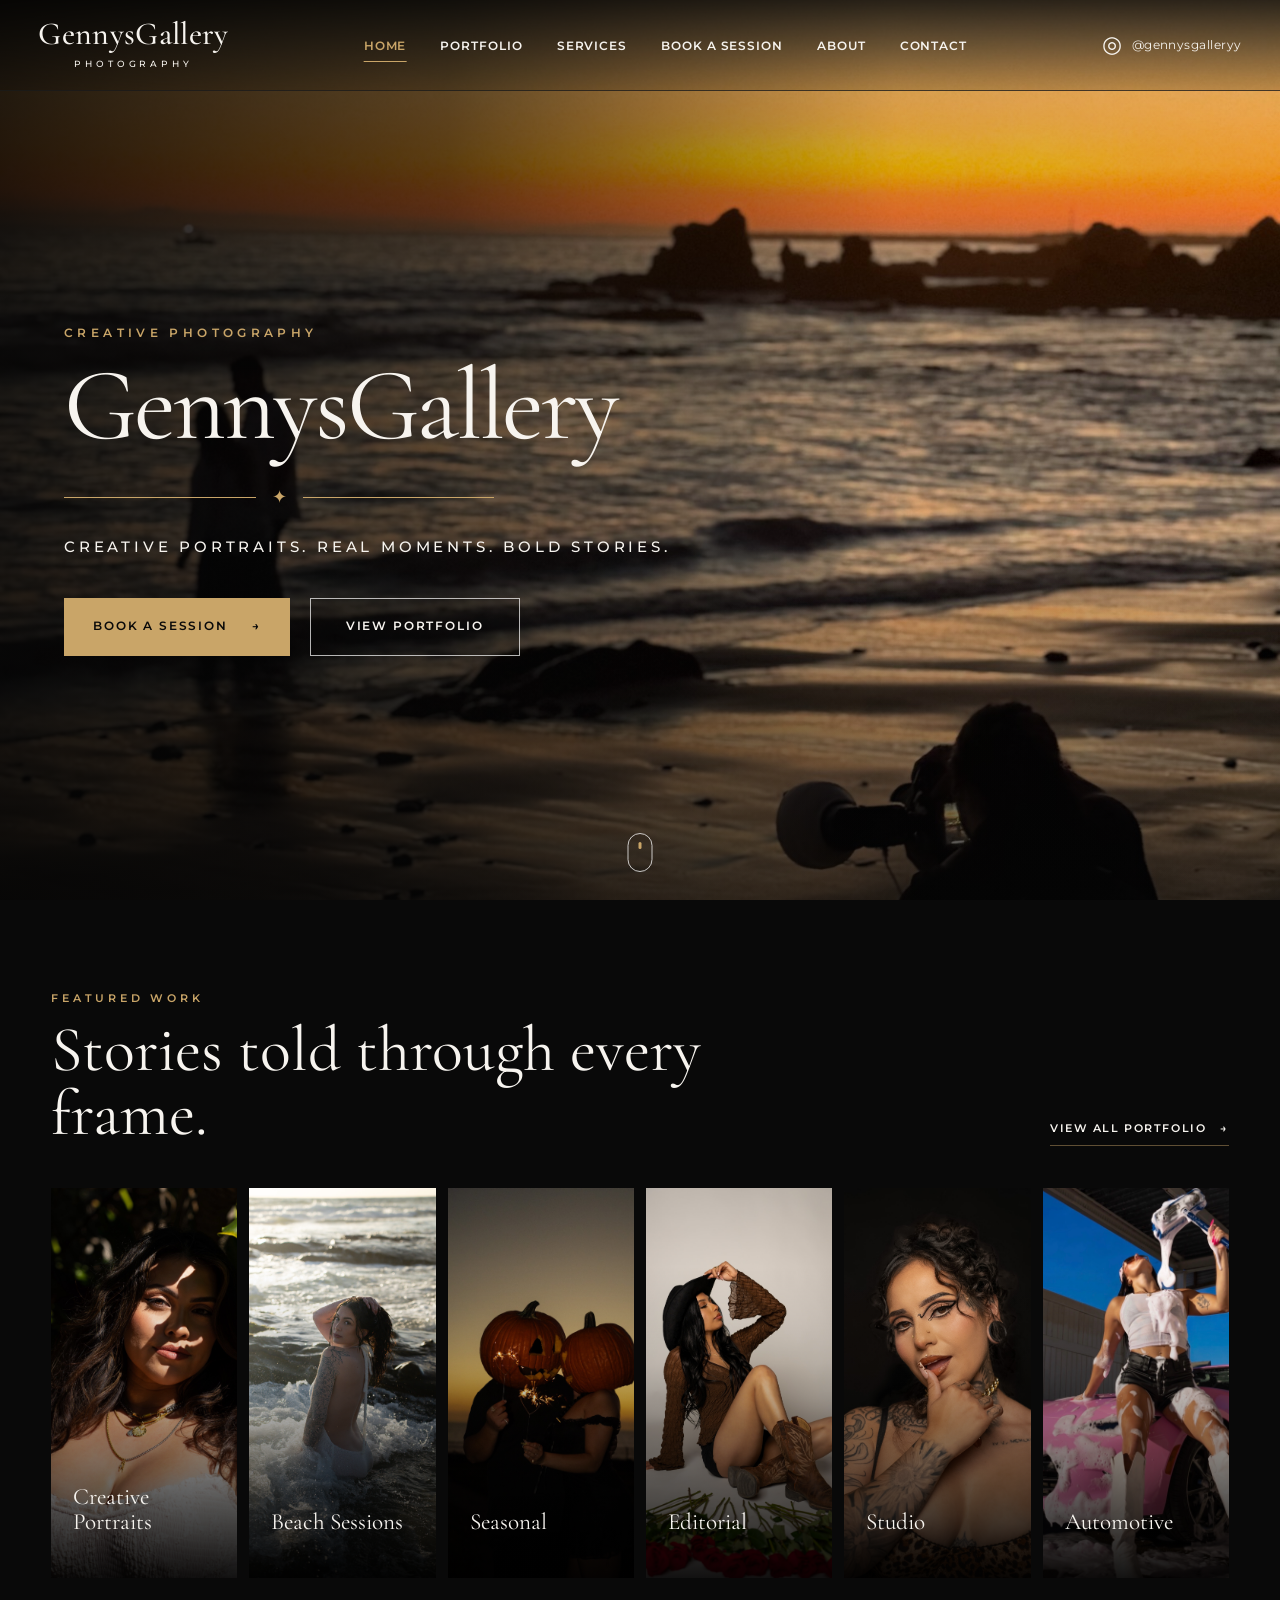
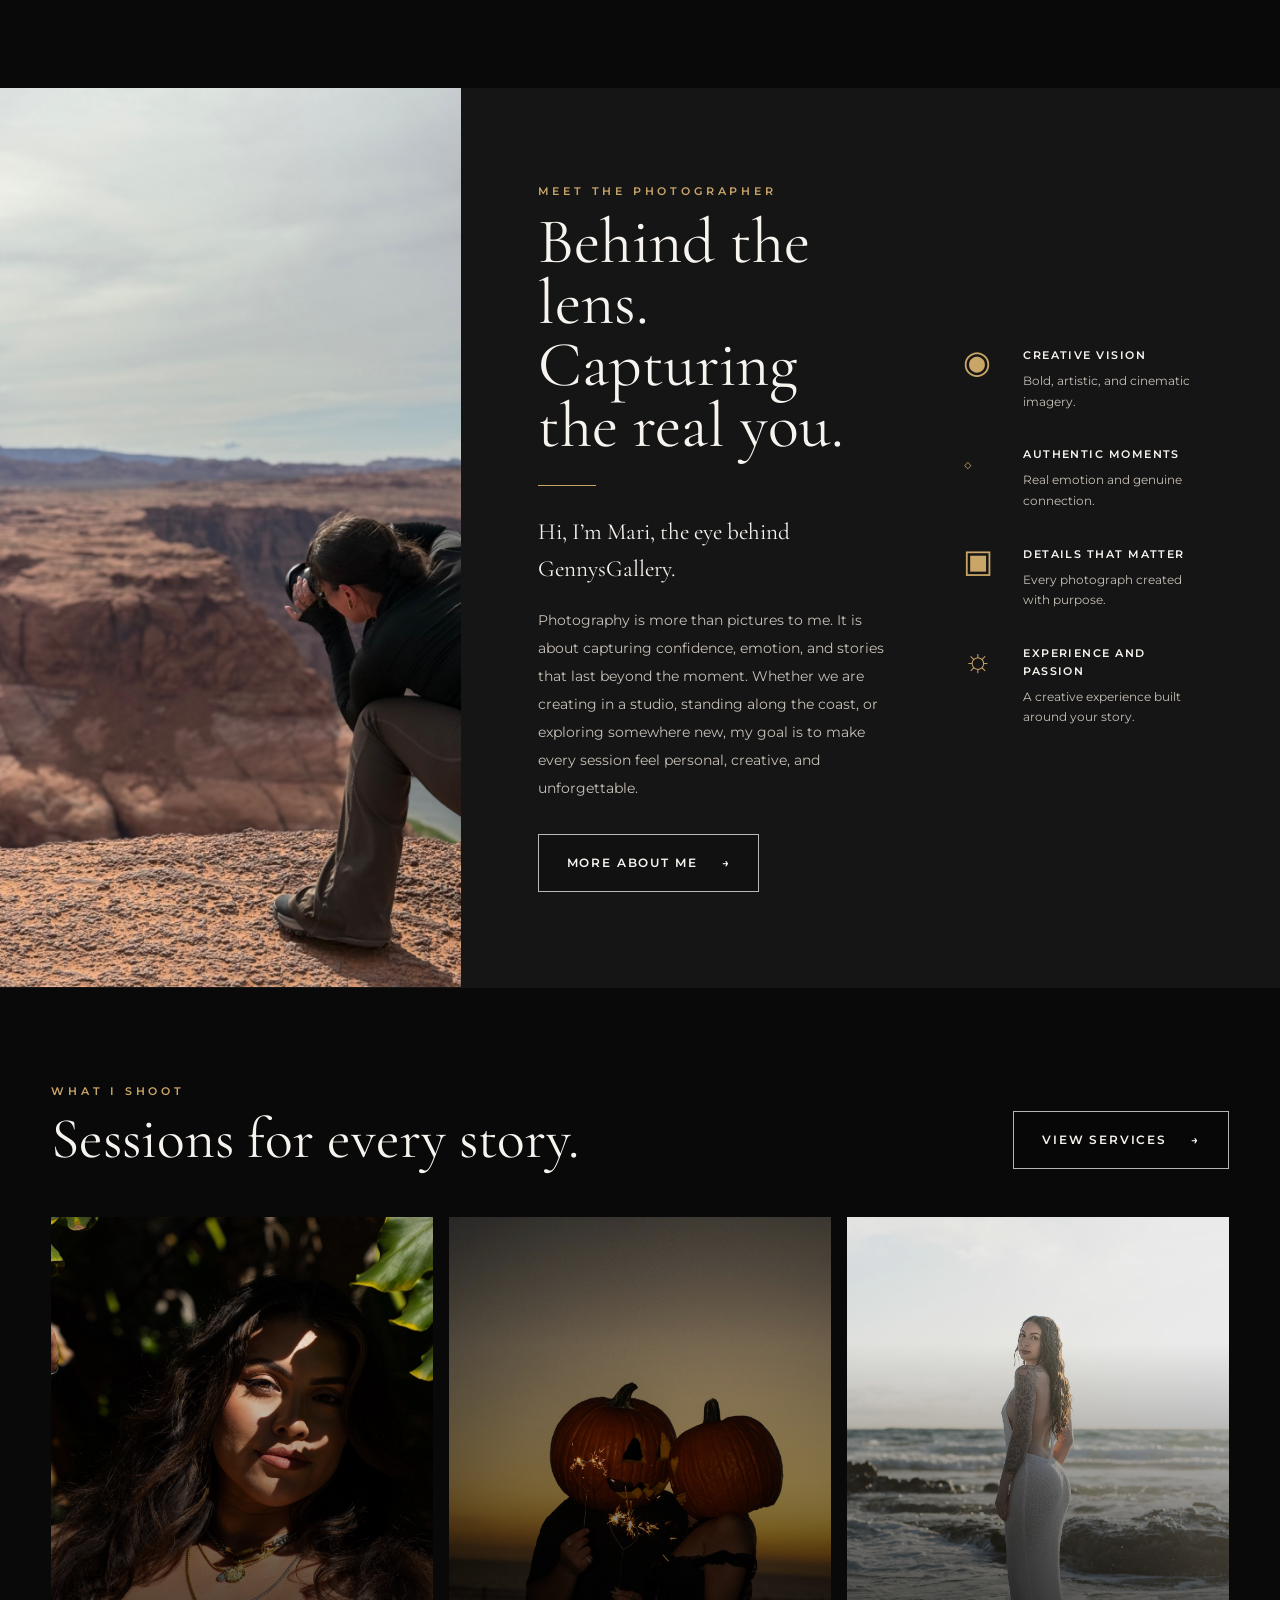
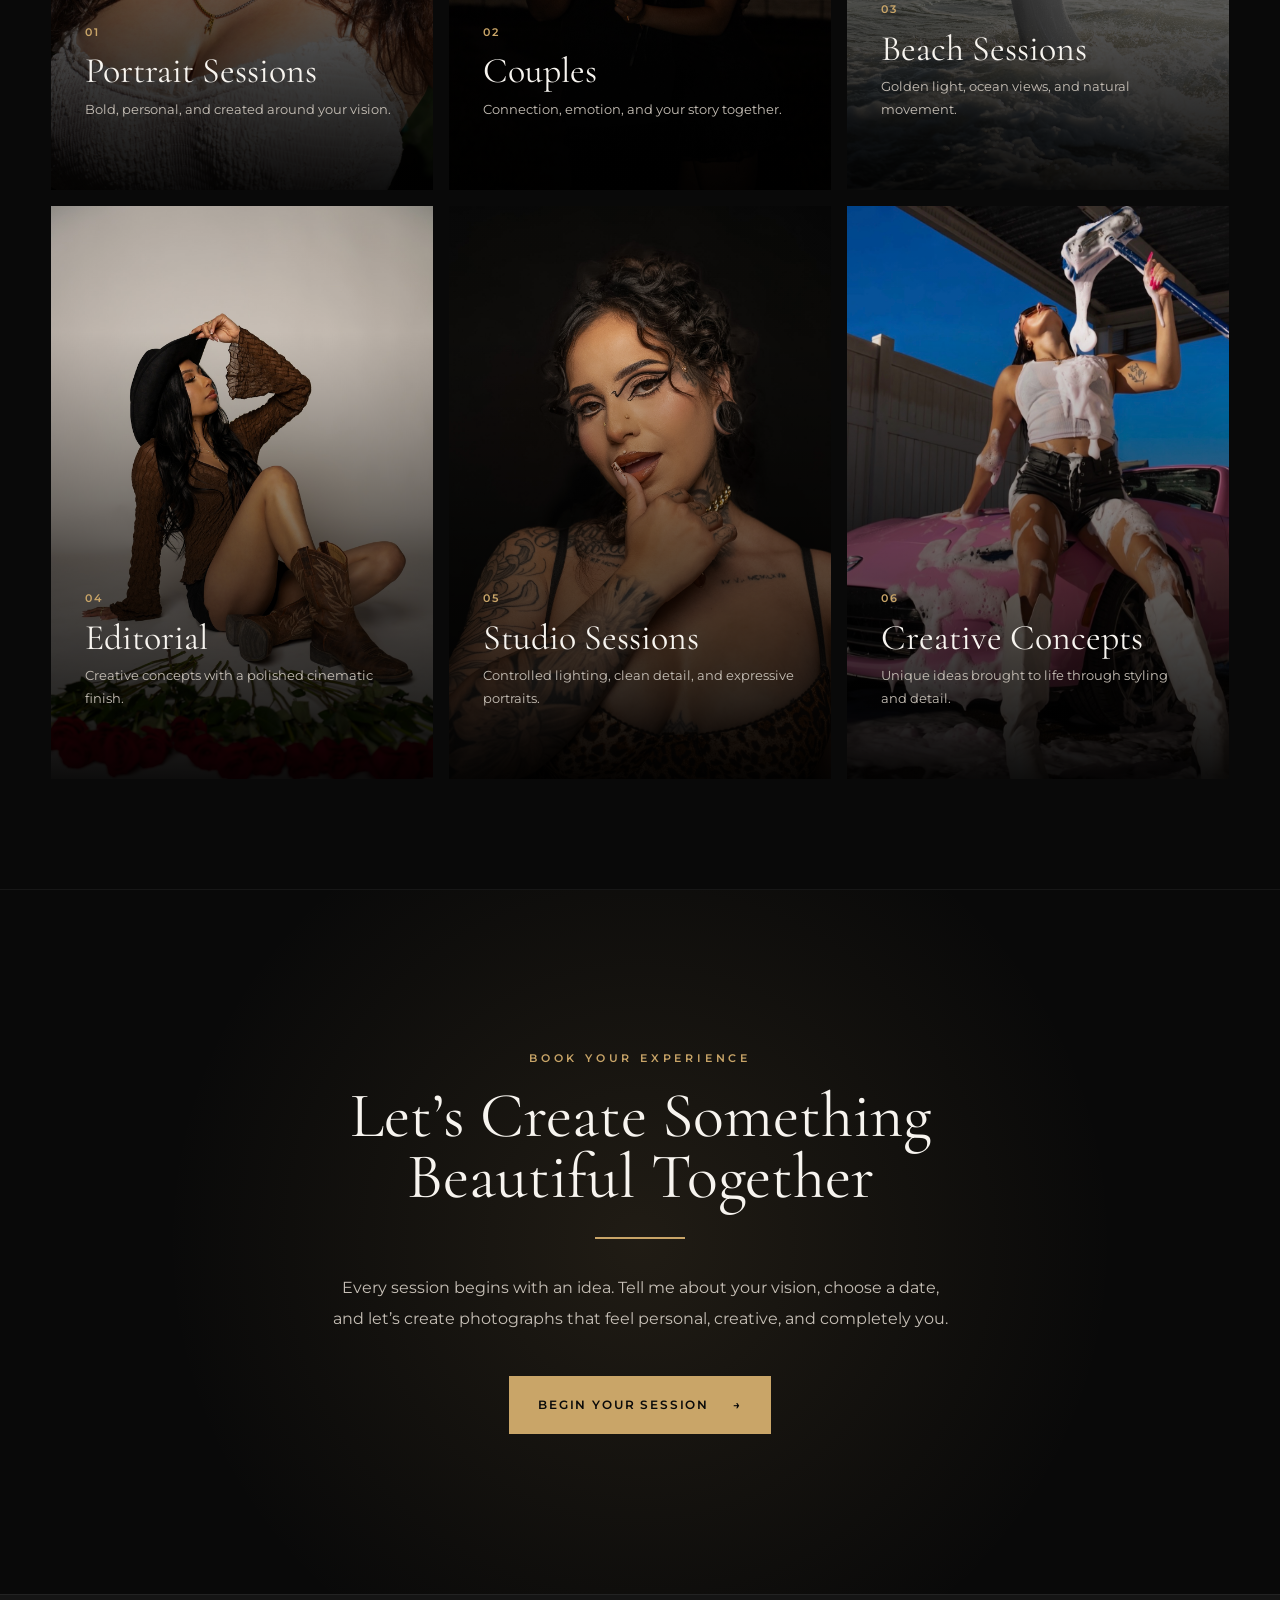
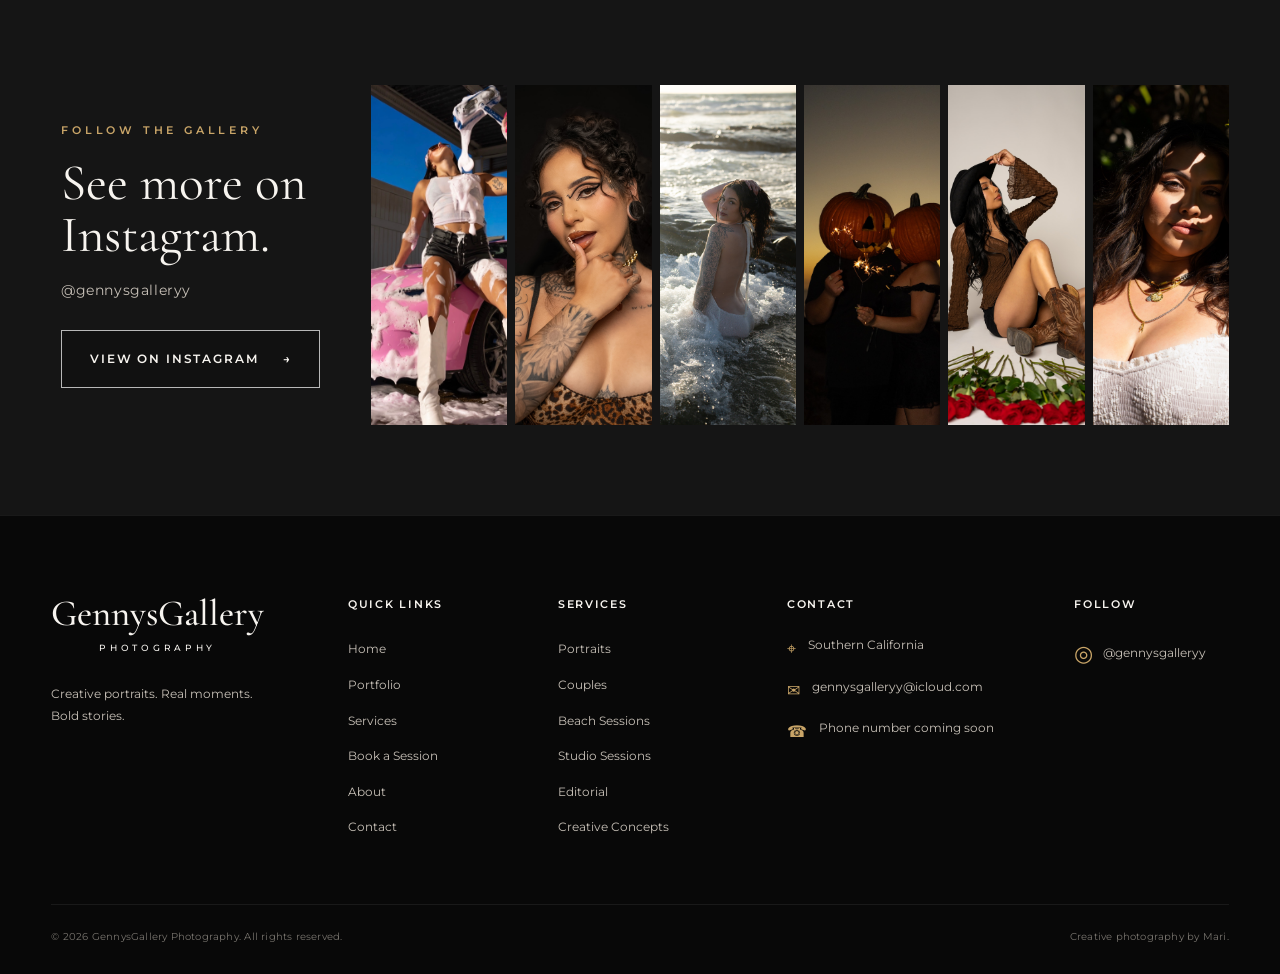
==== commit 745f406f: "Updated business email" ====
--- a/index.html
+++ b/index.html
@@ -630,8 +630,8 @@
 
             <p>
                 <span aria-hidden="true">✉</span>
-                <a href="mailto:hello@gennysgallery.com">
-                    hello@gennysgallery.com
+                <a href="mailto:gennysgalleryy@icloud.com">
+                     gennysgalleryy@icloud.com
                 </a>
             </p>
 
--- a/css/style.css
+++ b/css/style.css
@@ -1139,4 +1139,442 @@
 
     font-size: 0.65rem;
     letter-spacing: 0.02em;
+}
+/* =========================================
+   PORTFOLIO PAGE
+   ========================================= */
+
+/* ---------- Portfolio Navigation ---------- */
+
+.page-header-nav {
+    position: absolute;
+}
+
+
+/* ---------- Portfolio Hero ---------- */
+
+.portfolio-hero {
+    position: relative;
+    min-height: 68vh;
+    padding-top: 90px;
+
+    display: flex;
+    align-items: center;
+    justify-content: center;
+
+    background-image:
+        linear-gradient(
+            rgba(5, 5, 5, 0.55),
+            rgba(5, 5, 5, 0.78)
+        ),
+        url("../assets/images/portfolio/beach/beach-golden-rock-portrait.jpg");
+
+    background-size: cover;
+    background-position: center;
+    background-repeat: no-repeat;
+
+    overflow: hidden;
+}
+
+.portfolio-hero-overlay {
+    position: absolute;
+    inset: 0;
+
+    background:
+        radial-gradient(
+            circle at center,
+            rgba(201, 165, 104, 0.1),
+            transparent 62%
+        );
+}
+
+.portfolio-hero-content {
+    position: relative;
+    z-index: 2;
+
+    width: min(90%, 950px);
+    margin-top: 50px;
+
+    text-align: center;
+}
+
+.portfolio-hero h1 {
+    font-family: var(--font-heading);
+    font-size: clamp(5rem, 10vw, 9rem);
+    font-weight: 400;
+    line-height: 0.9;
+}
+
+.portfolio-hero .hero-divider {
+    margin: 34px auto 28px;
+}
+
+.portfolio-hero-content > p:last-child {
+    max-width: 720px;
+    margin: 0 auto;
+
+    color: var(--color-muted);
+
+    font-size: 0.95rem;
+    line-height: 1.9;
+}
+
+
+/* ---------- Portfolio Gallery Section ---------- */
+
+.portfolio-gallery-section {
+    padding: 100px 4% 120px;
+
+    background-color: var(--color-black);
+}
+
+.portfolio-filter-header {
+    width: min(100%, 1500px);
+    margin: 0 auto 55px;
+
+    display: flex;
+    align-items: flex-end;
+    justify-content: space-between;
+    gap: 45px;
+}
+
+.portfolio-filter-header h2 {
+    max-width: 700px;
+
+    font-family: var(--font-heading);
+    font-size: clamp(2.9rem, 5vw, 5.2rem);
+    font-weight: 400;
+    line-height: 1;
+}
+
+
+/* ---------- Portfolio Filter Buttons ---------- */
+
+.portfolio-filters {
+    display: flex;
+    flex-wrap: wrap;
+    justify-content: flex-end;
+    gap: 10px;
+}
+
+.filter-button {
+    padding: 12px 18px;
+
+    background-color: transparent;
+    color: var(--color-muted);
+
+    border: 1px solid rgba(255, 255, 255, 0.15);
+
+    font-size: 0.66rem;
+    font-weight: 600;
+    letter-spacing: 0.12em;
+    text-transform: uppercase;
+
+    cursor: pointer;
+
+    transition:
+        background-color var(--transition),
+        border-color var(--transition),
+        color var(--transition),
+        transform var(--transition);
+}
+
+.filter-button:hover {
+    color: var(--color-white);
+    border-color: var(--color-gold);
+    transform: translateY(-2px);
+}
+
+.filter-button.active {
+    background-color: var(--color-gold);
+    border-color: var(--color-gold);
+    color: var(--color-black);
+}
+
+
+/* ---------- Empty Gallery Placeholder ---------- */
+
+.portfolio-grid {
+    width: min(100%, 1500px);
+    min-height: 240px;
+    margin: 0 auto;
+
+    border-top: 1px solid rgba(255, 255, 255, 0.07);
+}
+/* ========================================
+   PORTFOLIO GALLERY
+======================================== */
+
+.portfolio-grid{
+    display:grid;
+    grid-template-columns:repeat(3,1fr);
+    gap:28px;
+    margin-top:70px;
+}
+
+.portfolio-item{
+    position:relative;
+    overflow:hidden;
+    border:none;
+    background:none;
+    cursor:pointer;
+    padding:0;
+    border-radius:4px;
+}
+
+.portfolio-item img{
+    width:100%;
+    height:520px;
+    object-fit:cover;
+    display:block;
+    transition:.5s ease;
+}
+
+.portfolio-item-tall img{
+    height:720px;
+}
+
+.portfolio-item-wide{
+    grid-column:span 2;
+}
+
+.portfolio-item-wide img{
+    height:520px;
+}
+
+.portfolio-item-overlay{
+    position:absolute;
+    inset:0;
+    display:flex;
+    flex-direction:column;
+    justify-content:flex-end;
+    padding:35px;
+    background:linear-gradient(
+        transparent 40%,
+        rgba(0,0,0,.88)
+    );
+    opacity:0;
+    transition:.35s;
+}
+
+.portfolio-item-category{
+    font-size:.72rem;
+    text-transform:uppercase;
+    letter-spacing:3px;
+    color:var(--accent-color);
+    margin-bottom:10px;
+}
+
+.portfolio-item-title{
+    font-family:var(--heading-font);
+    font-size:2rem;
+    color:#fff;
+}
+
+.portfolio-item:hover img{
+    transform:scale(1.06);
+}
+
+.portfolio-item:hover .portfolio-item-overlay{
+    opacity:1;
+}
+/* ---------- Portfolio Filtering Animation ---------- */
+
+.portfolio-item {
+    opacity: 1;
+    transform: scale(1);
+    transition:
+        opacity 0.35s ease,
+        transform 0.35s ease;
+}
+
+.portfolio-item-hidden {
+    display: none;
+}
+/* ========================================
+   PORTFOLIO LIGHTBOX
+======================================== */
+
+.lightbox {
+    position: fixed;
+    inset: 0;
+    z-index: 3000;
+
+    display: flex;
+    align-items: center;
+    justify-content: center;
+
+    padding: 40px 90px;
+
+    background-color: rgba(0, 0, 0, 0.96);
+
+    opacity: 0;
+    visibility: hidden;
+    pointer-events: none;
+
+    transition:
+        opacity 0.3s ease,
+        visibility 0.3s ease;
+}
+
+.lightbox.open {
+    opacity: 1;
+    visibility: visible;
+    pointer-events: auto;
+}
+
+.lightbox-content {
+    width: min(100%, 1200px);
+    max-height: 90vh;
+
+    display: flex;
+    flex-direction: column;
+    align-items: center;
+    justify-content: center;
+}
+
+.lightbox-image {
+    display: block;
+
+    max-width: 100%;
+    max-height: 78vh;
+
+    object-fit: contain;
+
+    box-shadow: 0 18px 70px rgba(0, 0, 0, 0.55);
+}
+
+.lightbox-caption {
+    width: 100%;
+    max-width: 900px;
+    margin-top: 22px;
+
+    text-align: center;
+}
+
+.lightbox-category {
+    margin-bottom: 5px;
+
+    color: var(--color-gold);
+
+    font-size: 0.65rem;
+    font-weight: 600;
+    letter-spacing: 0.18em;
+    text-transform: uppercase;
+}
+
+.lightbox-title {
+    font-family: var(--font-heading);
+    font-size: clamp(2rem, 4vw, 3.5rem);
+    font-weight: 400;
+    line-height: 1;
+}
+
+.lightbox-close,
+.lightbox-control {
+    position: absolute;
+    z-index: 2;
+
+    display: flex;
+    align-items: center;
+    justify-content: center;
+
+    background-color: rgba(15, 15, 15, 0.68);
+    color: var(--color-white);
+
+    border: 1px solid rgba(255, 255, 255, 0.22);
+
+    cursor: pointer;
+
+    transition:
+        background-color var(--transition),
+        border-color var(--transition),
+        color var(--transition),
+        transform var(--transition);
+}
+
+.lightbox-close:hover,
+.lightbox-control:hover {
+    background-color: var(--color-gold);
+    border-color: var(--color-gold);
+    color: var(--color-black);
+}
+
+.lightbox-close {
+    top: 24px;
+    right: 28px;
+
+    width: 48px;
+    height: 48px;
+
+    font-size: 2rem;
+    line-height: 1;
+}
+
+.lightbox-control {
+    top: 50%;
+
+    width: 54px;
+    height: 54px;
+
+    font-size: 1.35rem;
+
+    transform: translateY(-50%);
+}
+
+.lightbox-previous {
+    left: 24px;
+}
+
+.lightbox-next {
+    right: 24px;
+}
+
+body.lightbox-open {
+    overflow: hidden;
+}
+/* ---------- Portfolio Booking CTA ---------- */
+
+.portfolio-booking-cta {
+    position: relative;
+    padding: 140px 6%;
+
+    display: flex;
+    align-items: center;
+    justify-content: center;
+
+    background:
+        linear-gradient(
+            rgba(5, 5, 5, 0.76),
+            rgba(5, 5, 5, 0.84)
+        ),
+        url("../assets/images/portfolio/seasonal/pumpkin-couple-sunset.jpg");
+
+    background-size: cover;
+    background-position: center;
+    background-repeat: no-repeat;
+}
+
+.portfolio-booking-content {
+    width: min(100%, 820px);
+    text-align: center;
+}
+
+.portfolio-booking-content h2 {
+    margin: 16px 0 28px;
+
+    font-family: var(--font-heading);
+    font-size: clamp(3.2rem, 6vw, 6rem);
+    font-weight: 400;
+    line-height: 0.95;
+}
+
+.portfolio-booking-content > p:last-of-type {
+    max-width: 650px;
+    margin: 0 auto 38px;
+
+    color: var(--color-muted);
+
+    font-size: 0.92rem;
+    line-height: 1.9;
 }
--- a/css/responsive.css
+++ b/css/responsive.css
@@ -433,4 +433,172 @@
         align-items: flex-start;
         flex-direction: column;
     }
+}
+/* =========================================
+   RESPONSIVE PORTFOLIO PAGE
+   ========================================= */
+
+@media screen and (max-width: 1100px) {
+
+    .portfolio-filter-header {
+        align-items: flex-start;
+        flex-direction: column;
+    }
+
+    .portfolio-filters {
+        justify-content: flex-start;
+    }
+
+    .portfolio-grid {
+        grid-template-columns: repeat(2, 1fr);
+    }
+
+    .portfolio-item-wide {
+        grid-column: span 2;
+    }
+}
+
+
+@media screen and (max-width: 760px) {
+
+    .portfolio-hero {
+        min-height: 60vh;
+        padding-top: 78px;
+    }
+
+    .portfolio-hero-content {
+        width: 88%;
+        margin-top: 35px;
+    }
+
+    .portfolio-gallery-section {
+        padding: 80px 6% 95px;
+    }
+
+    .portfolio-filter-header {
+        margin-bottom: 42px;
+    }
+
+    .portfolio-filters {
+        width: 100%;
+        gap: 8px;
+    }
+
+    .filter-button {
+        flex: 1 1 calc(33.333% - 8px);
+        padding: 12px 10px;
+    }
+
+    .portfolio-grid {
+        grid-template-columns: 1fr;
+        gap: 18px;
+        margin-top: 50px;
+    }
+
+    .portfolio-item-wide {
+        grid-column: auto;
+    }
+
+    .portfolio-item img,
+    .portfolio-item-wide img,
+    .portfolio-item-tall img {
+        height: 560px;
+    }
+
+    .portfolio-item-overlay {
+        opacity: 1;
+        padding: 26px;
+
+        background:
+            linear-gradient(
+                transparent 40%,
+                rgba(0, 0, 0, 0.88)
+            );
+    }
+}
+
+
+@media screen and (max-width: 500px) {
+
+    .portfolio-hero {
+        min-height: 55vh;
+    }
+
+    .portfolio-hero h1 {
+        font-size: 4.8rem;
+    }
+
+    .portfolio-filter-header h2 {
+        font-size: 3.15rem;
+    }
+
+    .filter-button {
+        flex: 1 1 calc(50% - 8px);
+        font-size: 0.6rem;
+    }
+
+    .portfolio-item img,
+    .portfolio-item-wide img,
+    .portfolio-item-tall img {
+        height: 470px;
+    }
+
+    .portfolio-item-title {
+        font-size: 1.7rem;
+    }
+}
+
+
+/* =========================================
+   RESPONSIVE LIGHTBOX
+   ========================================= */
+
+@media screen and (max-width: 760px) {
+
+    .lightbox {
+        padding: 70px 18px 32px;
+    }
+
+    .lightbox-content {
+        max-height: 88vh;
+    }
+
+    .lightbox-image {
+        max-height: 68vh;
+    }
+
+    .lightbox-close {
+        top: 14px;
+        right: 16px;
+
+        width: 44px;
+        height: 44px;
+    }
+
+    .lightbox-control {
+        top: auto;
+        bottom: 18px;
+
+        width: 48px;
+        height: 48px;
+
+        transform: none;
+    }
+
+    .lightbox-previous {
+        left: 18px;
+    }
+
+    .lightbox-next {
+        right: 18px;
+    }
+
+    .lightbox-caption {
+        margin-top: 16px;
+        padding: 0 60px;
+    }
+
+    .lightbox-title {
+        font-size: 2rem;
+    }
 }
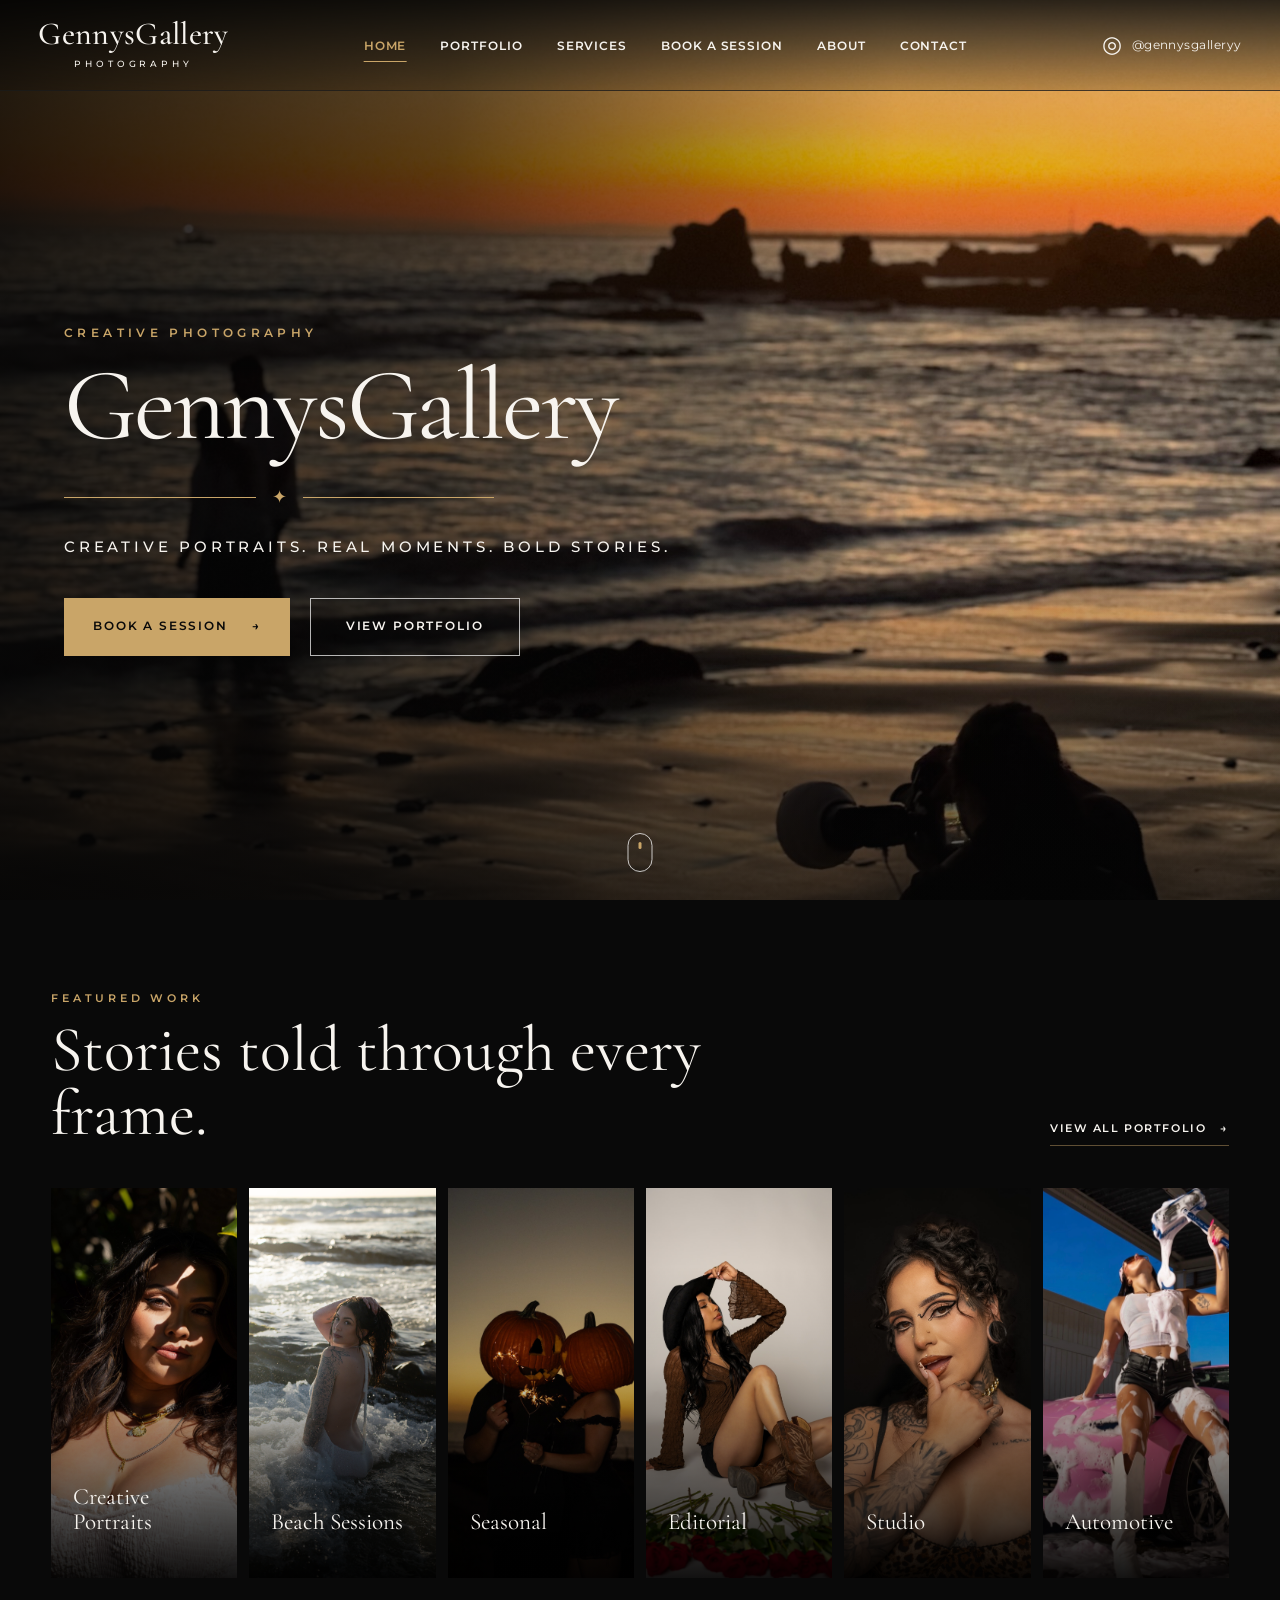
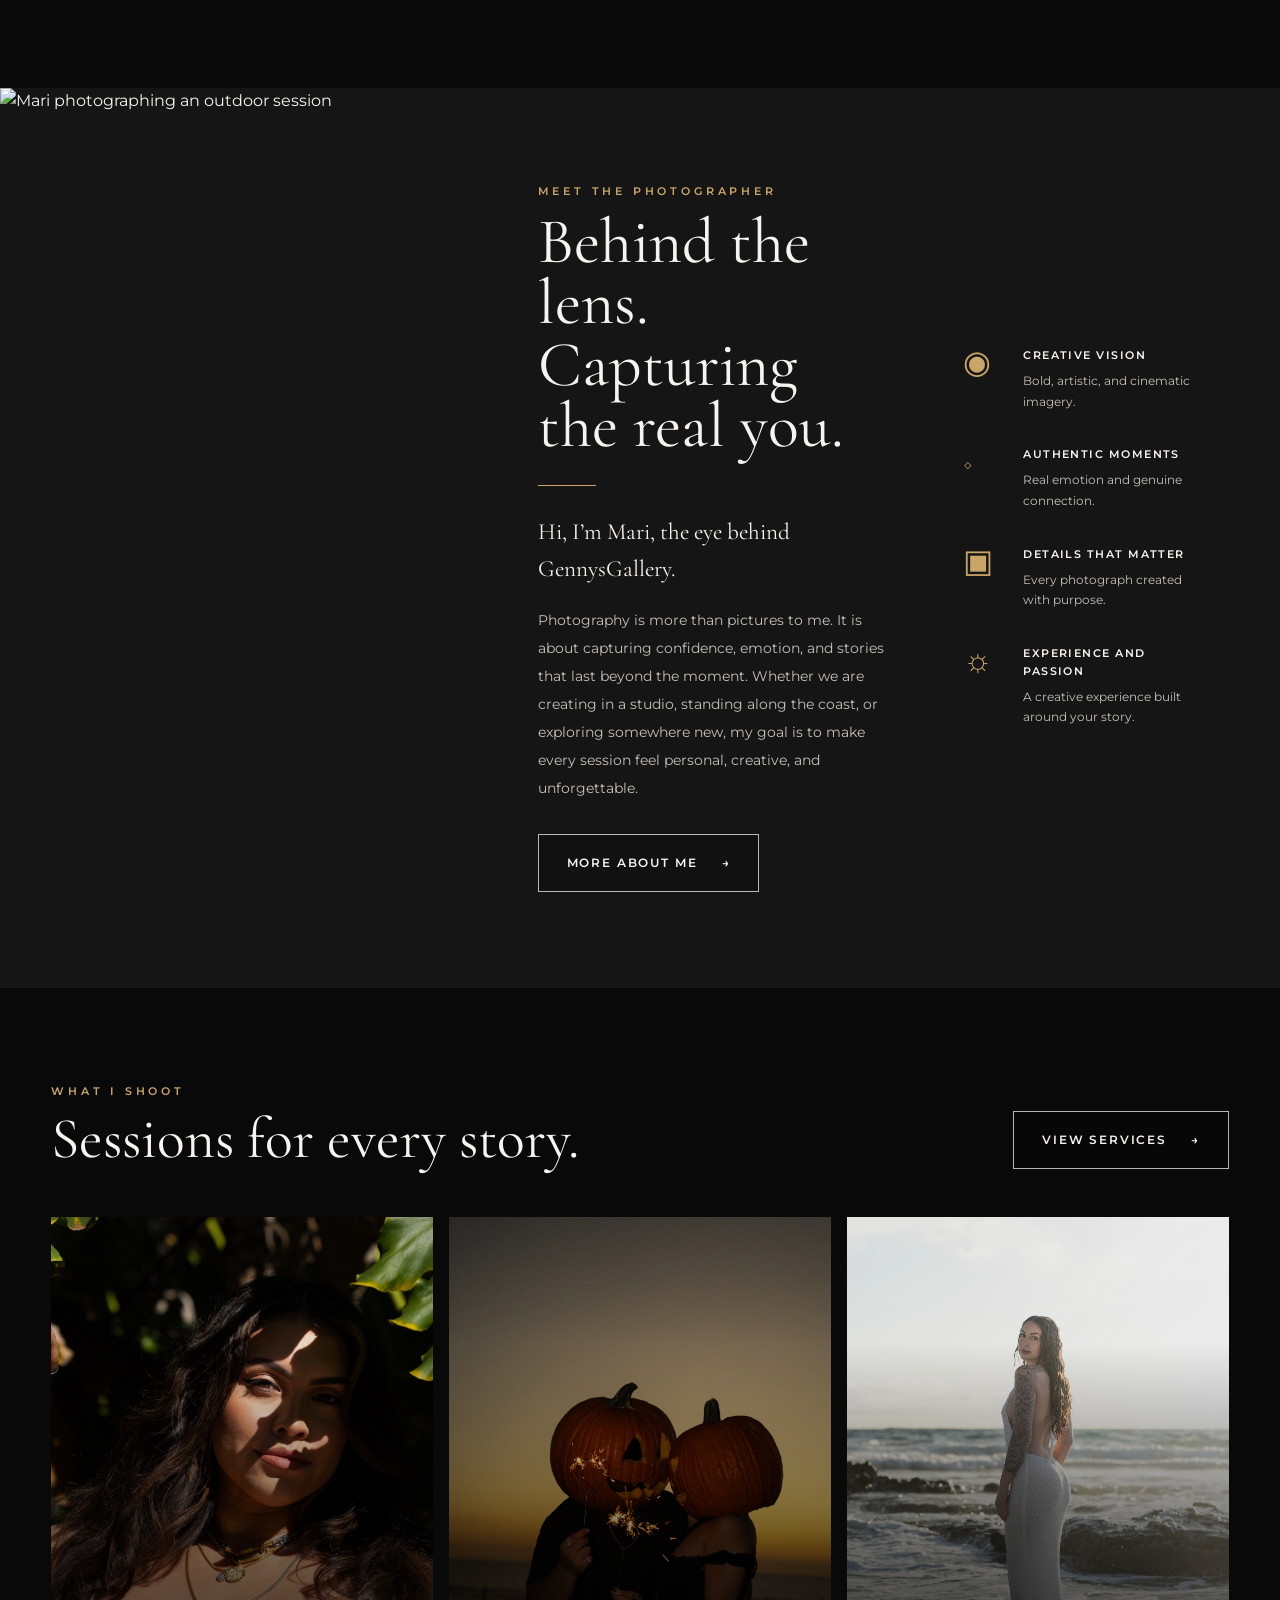
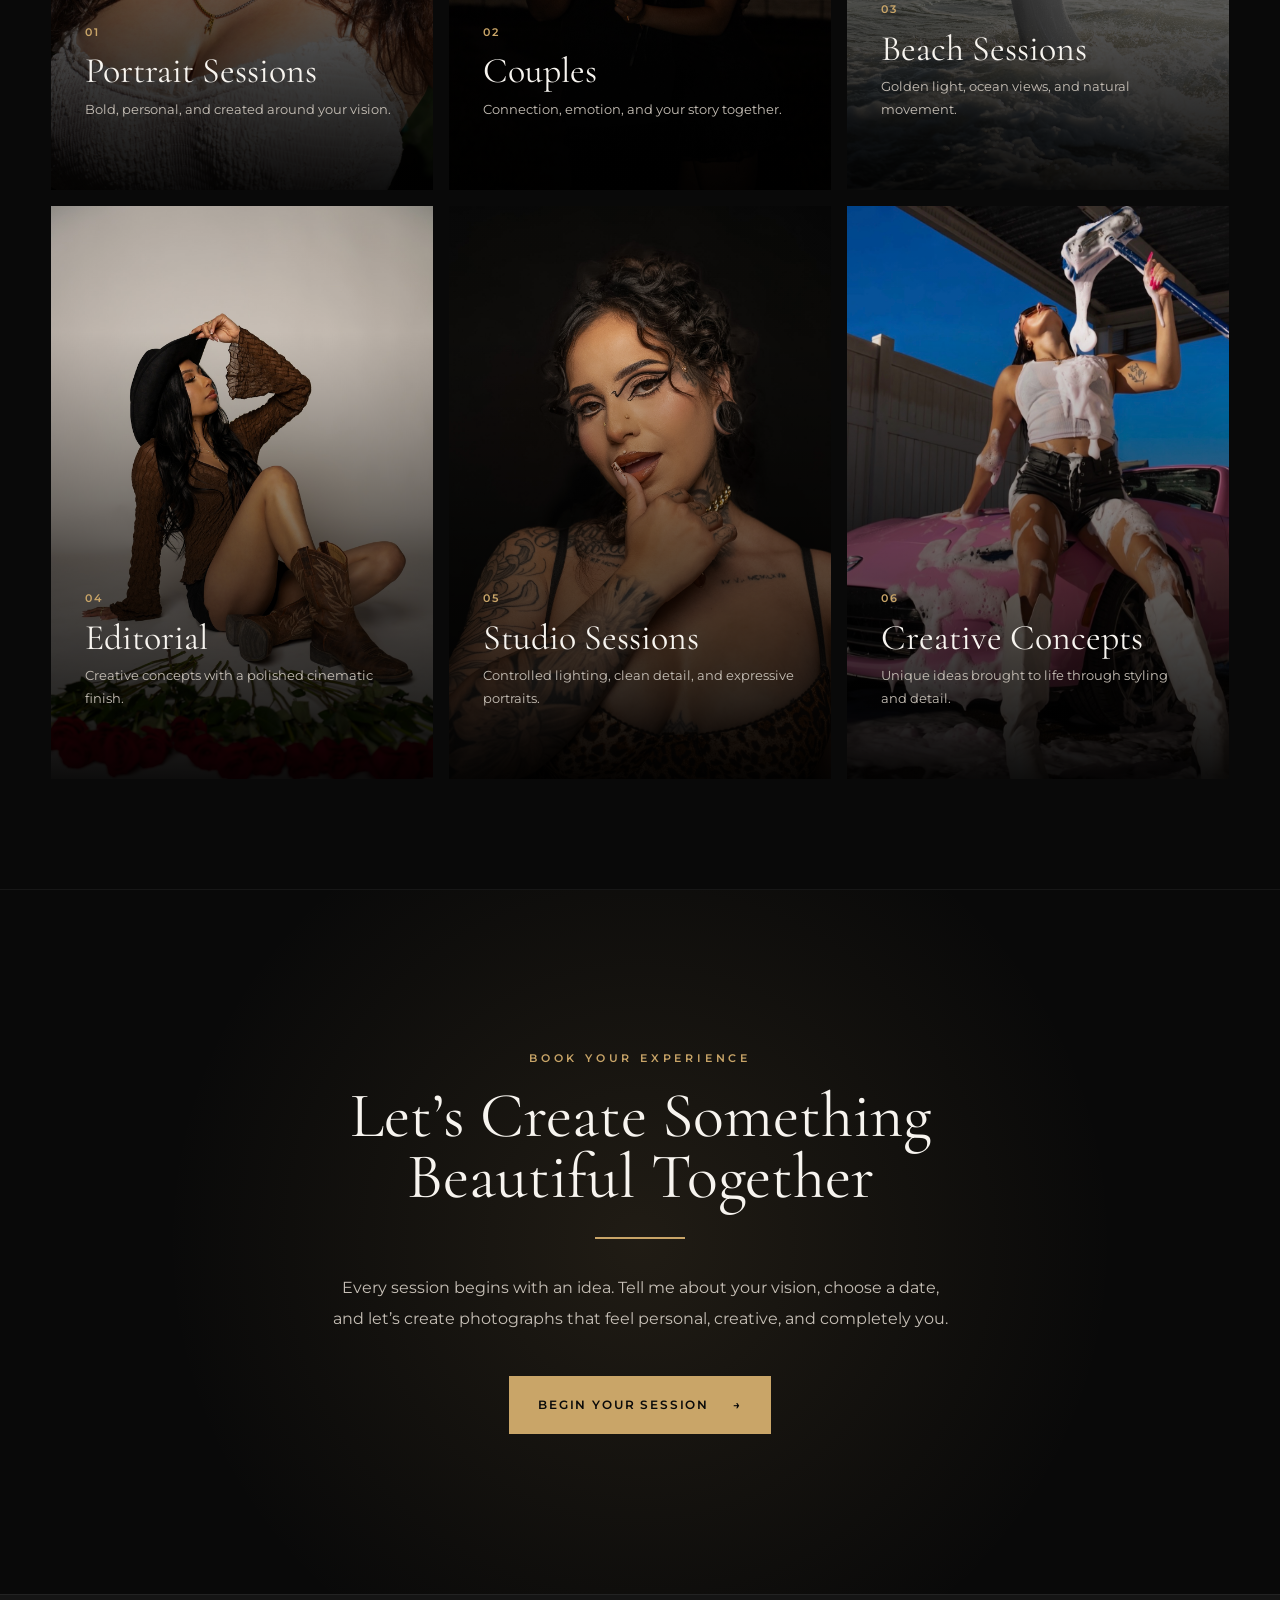
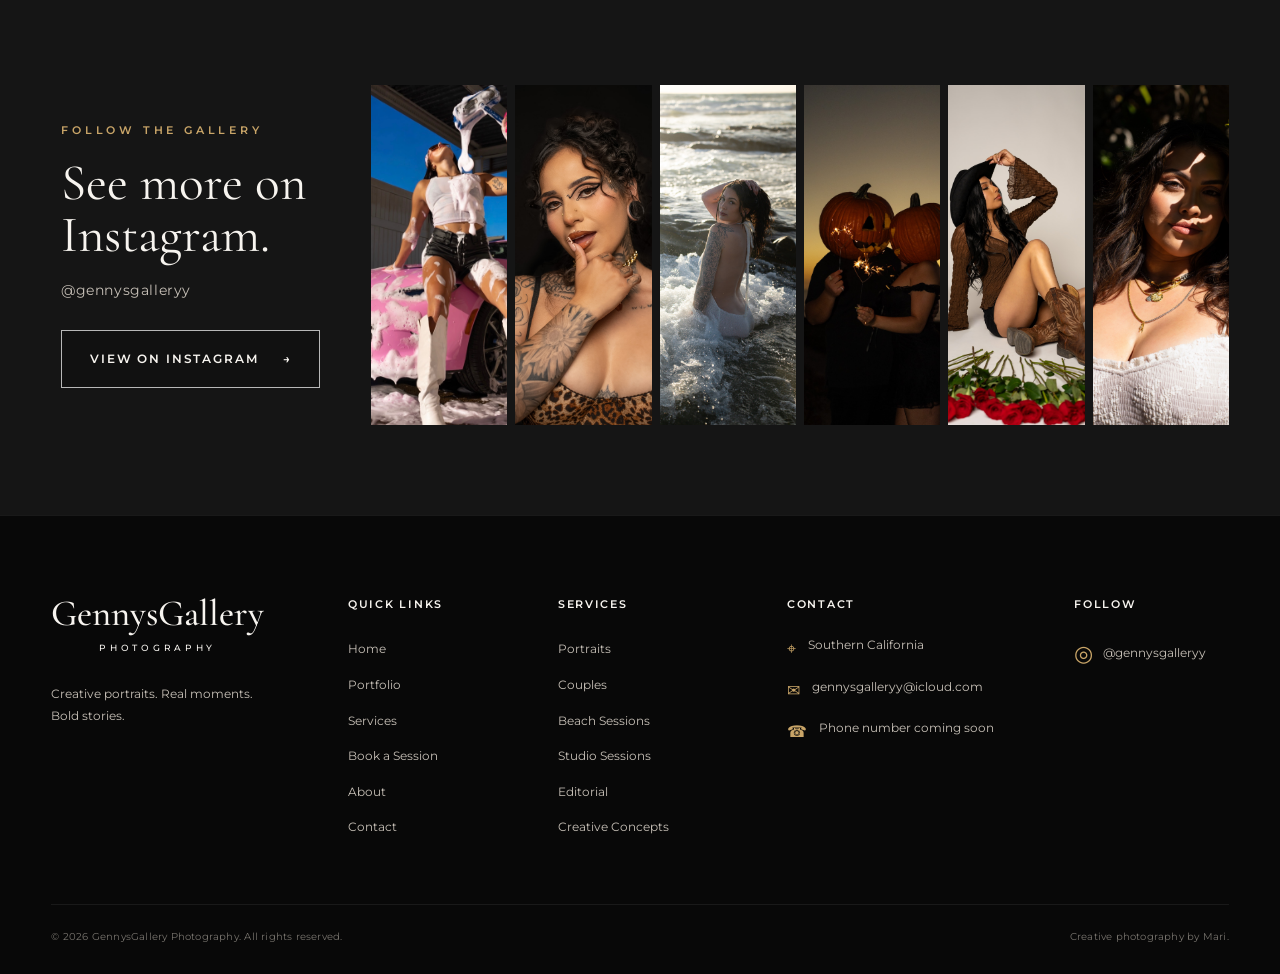
==== commit 44005834: "Add favicon and About page polish" ====
--- a/index.html
+++ b/index.html
@@ -10,6 +10,11 @@
     >
 
     <title>GennysGallery | Creative Photography</title>
+    <link
+    rel="icon"
+    type="image/png"
+    href="assets/images/icons/gennysgallery-favicon.png"
+>
 
     <!-- Google Fonts -->
     <link rel="preconnect" href="https://fonts.googleapis.com">
--- a/css/style.css
+++ b/css/style.css
@@ -1577,4 +1577,1705 @@
 
     font-size: 0.92rem;
     line-height: 1.9;
-}+}
+/* =========================================
+   BOOKING PAGE
+   ========================================= */
+
+/* ---------- Booking Hero ---------- */
+
+.booking-page-hero {
+    position: relative;
+    min-height: 76vh;
+    padding: 140px 6% 90px;
+
+    display: flex;
+    align-items: center;
+    justify-content: center;
+
+    background-image:
+        linear-gradient(
+            rgba(5, 5, 5, 0.48),
+            rgba(5, 5, 5, 0.84)
+        ),
+        url("../assets/images/portfolio/beach/beach-silhouette.jpg");
+
+    background-size: cover;
+    background-position: center;
+    background-repeat: no-repeat;
+
+    overflow: hidden;
+}
+
+.booking-page-overlay {
+    position: absolute;
+    inset: 0;
+
+    background:
+        radial-gradient(
+            circle at center,
+            rgba(201, 165, 104, 0.12),
+            transparent 65%
+        );
+}
+
+.booking-page-hero-content {
+    position: relative;
+    z-index: 2;
+
+    width: min(92%, 980px);
+    margin-top: 45px;
+
+    text-align: center;
+}
+
+.booking-page-hero-content h1 {
+    margin: 18px auto 28px;
+
+    max-width: 950px;
+
+    font-family: var(--font-heading);
+    font-size: clamp(4.3rem, 8vw, 8rem);
+    font-weight: 400;
+    line-height: 0.92;
+}
+
+.booking-page-hero-content > p:last-child {
+    max-width: 690px;
+    margin: 0 auto;
+
+    color: var(--color-muted);
+
+    font-size: 0.96rem;
+    line-height: 1.9;
+}
+
+
+/* ---------- Booking Form Section Foundation ---------- */
+
+.booking-form-section {
+    width: min(92%, 1500px);
+    margin: 0 auto;
+    padding: 110px 0 130px;
+
+    display: grid;
+    grid-template-columns: minmax(280px, 0.78fr) minmax(0, 1.65fr);
+    gap: clamp(55px, 7vw, 120px);
+
+    background-color: var(--color-black);
+}
+
+.booking-form-intro {
+    align-self: start;
+    position: sticky;
+    top: 130px;
+}
+
+.booking-form-intro h2 {
+    margin: 12px 0 25px;
+
+    font-family: var(--font-heading);
+    font-size: clamp(3rem, 4.8vw, 5.2rem);
+    font-weight: 400;
+    line-height: 0.96;
+}
+
+.booking-form-intro > p:last-of-type {
+    color: var(--color-muted);
+
+    font-size: 0.88rem;
+    line-height: 1.9;
+}
+
+.booking-contact-note {
+    margin-top: 36px;
+    padding-top: 28px;
+
+    display: flex;
+    align-items: flex-start;
+    gap: 16px;
+
+    border-top: 1px solid rgba(201, 165, 104, 0.28);
+}
+
+.booking-contact-note > span {
+    color: var(--color-gold);
+    font-size: 1.35rem;
+}
+
+.booking-contact-note p {
+    margin-bottom: 5px;
+
+    color: var(--color-muted);
+
+    font-size: 0.72rem;
+    letter-spacing: 0.04em;
+}
+
+.booking-contact-note a {
+    color: var(--color-white);
+
+    font-size: 0.78rem;
+
+    transition: color var(--transition);
+}
+
+.booking-contact-note a:hover {
+    color: var(--color-gold);
+}
+/* ---------- Booking Form ---------- */
+
+.booking-form {
+    padding: clamp(34px, 5vw, 64px);
+
+    background:
+        linear-gradient(
+            145deg,
+            rgba(255, 255, 255, 0.035),
+            rgba(255, 255, 255, 0.012)
+        );
+
+    border: 1px solid rgba(255, 255, 255, 0.1);
+
+    box-shadow:
+        0 25px 80px rgba(0, 0, 0, 0.38),
+        inset 0 1px 0 rgba(255, 255, 255, 0.03);
+}
+
+.form-grid {
+    display: grid;
+    grid-template-columns: repeat(2, minmax(0, 1fr));
+    gap: 30px 24px;
+}
+
+.form-group {
+    display: flex;
+    flex-direction: column;
+}
+
+.form-group-full {
+    grid-column: 1 / -1;
+}
+
+.form-group label {
+    margin-bottom: 10px;
+
+    color: var(--color-white);
+
+    font-size: 0.67rem;
+    font-weight: 600;
+    letter-spacing: 0.13em;
+    text-transform: uppercase;
+}
+
+.form-group input,
+.form-group select,
+.form-group textarea {
+    width: 100%;
+    padding: 16px 2px;
+
+    background-color: transparent;
+    color: var(--color-white);
+
+    border: 0;
+    border-bottom: 1px solid rgba(255, 255, 255, 0.2);
+    border-radius: 0;
+
+    font-family: var(--font-body);
+    font-size: 0.88rem;
+
+    outline: none;
+
+    transition:
+        border-color var(--transition),
+        color var(--transition);
+}
+
+.form-group input::placeholder,
+.form-group textarea::placeholder {
+    color: #77736d;
+}
+
+.form-group input:focus,
+.form-group select:focus,
+.form-group textarea:focus {
+    border-color: var(--color-gold);
+}
+
+.form-group textarea {
+    min-height: 170px;
+
+    resize: vertical;
+    line-height: 1.8;
+}
+
+.form-group select {
+    appearance: none;
+    -webkit-appearance: none;
+
+    cursor: pointer;
+
+    background-image:
+        linear-gradient(45deg, transparent 50%, var(--color-gold) 50%),
+        linear-gradient(135deg, var(--color-gold) 50%, transparent 50%);
+
+    background-position:
+        calc(100% - 14px) 50%,
+        calc(100% - 9px) 50%;
+
+    background-size:
+        5px 5px,
+        5px 5px;
+
+    background-repeat: no-repeat;
+}
+
+.form-group select option {
+    background-color: #111111;
+    color: var(--color-white);
+}
+
+.form-group input[type="date"] {
+    color-scheme: dark;
+}
+
+.booking-submit {
+    min-width: 235px;
+    margin-top: 38px;
+}
+
+.booking-form-note {
+    max-width: 620px;
+    margin-top: 20px;
+
+    color: #77736d;
+
+    font-size: 0.68rem;
+    line-height: 1.7;
+}
+/* ---------- Booking Process ---------- */
+
+.booking-process {
+    padding: 110px 4% 125px;
+
+    background-color: var(--color-charcoal);
+    border-top: 1px solid rgba(255, 255, 255, 0.06);
+    border-bottom: 1px solid rgba(255, 255, 255, 0.06);
+}
+
+.booking-process-heading {
+    width: min(100%, 850px);
+    margin: 0 auto 65px;
+
+    text-align: center;
+}
+
+.booking-process-heading h2 {
+    margin: 12px 0 24px;
+
+    font-family: var(--font-heading);
+    font-size: clamp(3.2rem, 5.5vw, 5.8rem);
+    font-weight: 400;
+    line-height: 0.95;
+}
+
+.booking-process-heading > p:last-child {
+    max-width: 680px;
+    margin: 0 auto;
+
+    color: var(--color-muted);
+
+    font-size: 0.9rem;
+    line-height: 1.9;
+}
+
+.booking-process-grid {
+    width: min(100%, 1500px);
+    margin: 0 auto;
+
+    display: grid;
+    grid-template-columns: repeat(4, minmax(0, 1fr));
+}
+
+.booking-process-step {
+    min-height: 300px;
+    padding: 40px 34px;
+
+    border-left: 1px solid rgba(201, 165, 104, 0.28);
+
+    transition:
+        background-color var(--transition),
+        transform var(--transition);
+}
+
+.booking-process-step:last-child {
+    border-right: 1px solid rgba(201, 165, 104, 0.28);
+}
+
+.booking-process-step:hover {
+    background-color: rgba(201, 165, 104, 0.05);
+    transform: translateY(-6px);
+}
+
+.booking-step-number {
+    display: block;
+    margin-bottom: 34px;
+
+    color: var(--color-gold);
+
+    font-family: var(--font-heading);
+    font-size: 3rem;
+    line-height: 1;
+}
+
+.booking-process-step h3 {
+    margin-bottom: 18px;
+
+    font-family: var(--font-heading);
+    font-size: 2rem;
+    font-weight: 400;
+    line-height: 1.05;
+}
+
+.booking-process-step p {
+    color: var(--color-muted);
+
+    font-size: 0.78rem;
+    line-height: 1.85;
+}
+/* =========================================
+   BOOKING FAQ
+========================================= */
+
+.booking-faq{
+    padding:120px 4%;
+
+    background:#0d0d0d;
+}
+
+.booking-faq-heading{
+    width:min(100%,850px);
+    margin:0 auto 70px;
+
+    text-align:center;
+}
+
+.booking-faq-heading h2{
+    margin:12px 0 24px;
+
+    font-family:var(--font-heading);
+    font-size:clamp(3rem,5vw,5.8rem);
+    font-weight:400;
+    line-height:.95;
+}
+
+.booking-faq-heading>p:last-child{
+    max-width:700px;
+    margin:0 auto;
+
+    color:var(--color-muted);
+
+    line-height:1.9;
+}
+
+.faq-list{
+    width:min(100%,1100px);
+    margin:0 auto;
+}
+
+.faq-item{
+
+    border-bottom:1px solid rgba(255,255,255,.08);
+}
+
+.faq-question{
+
+    width:100%;
+
+    padding:32px 0;
+
+    display:flex;
+    justify-content:space-between;
+    align-items:center;
+
+    background:none;
+    border:none;
+
+    color:white;
+
+    cursor:pointer;
+
+    text-align:left;
+
+    font-family:var(--font-heading);
+    font-size:1.7rem;
+    font-weight:400;
+
+    transition:.35s;
+}
+
+.faq-question:hover{
+
+    color:var(--color-gold);
+}
+
+.faq-symbol{
+
+    color:var(--color-gold);
+
+    font-size:2rem;
+
+    transition:.35s;
+}
+
+.faq-answer{
+
+    max-height:0;
+
+    overflow:hidden;
+
+    transition:max-height .45s ease;
+}
+
+.faq-answer p{
+
+    padding-bottom:28px;
+
+    color:var(--color-muted);
+
+    line-height:1.9;
+}
+
+.faq-item.active .faq-answer{
+
+    max-height:250px;
+}
+
+.faq-item.active .faq-symbol{
+
+    transform:rotate(45deg);
+}
+/* =========================================
+   BOOKING PRICING
+========================================= */
+
+.booking-pricing {
+    padding: 120px 4% 130px;
+    background-color: #080808;
+}
+
+.booking-pricing-heading {
+    width: min(100%, 880px);
+    margin: 0 auto 85px;
+    text-align: center;
+}
+
+.booking-pricing-heading h2 {
+    margin: 14px 0 24px;
+
+    font-family: var(--font-heading);
+    font-size: clamp(3rem, 5vw, 5.8rem);
+    font-weight: 400;
+    line-height: 0.95;
+}
+
+.booking-pricing-heading > p:last-child {
+    max-width: 700px;
+    margin: 0 auto;
+
+    color: var(--color-muted);
+    line-height: 1.9;
+}
+
+.pricing-category {
+    width: min(100%, 1450px);
+    margin: 0 auto;
+}
+
+.pricing-category + .pricing-category {
+    margin-top: 100px;
+}
+
+.pricing-category-heading {
+    margin-bottom: 38px;
+}
+
+.pricing-category-heading h3 {
+    margin-top: 7px;
+
+    font-family: var(--font-heading);
+    font-size: clamp(2.8rem, 4vw, 4.6rem);
+    font-weight: 400;
+    line-height: 1;
+}
+
+.pricing-label {
+    color: var(--color-gold);
+
+    font-size: 0.68rem;
+    font-weight: 600;
+    letter-spacing: 0.18em;
+    text-transform: uppercase;
+}
+
+.pricing-card-grid {
+    display: grid;
+    grid-template-columns: repeat(3, minmax(0, 1fr));
+    gap: 22px;
+}
+
+.pricing-card {
+    position: relative;
+    min-height: 600px;
+    padding: 46px 38px;
+
+    display: flex;
+    flex-direction: column;
+
+    background:
+        linear-gradient(
+            145deg,
+            rgba(255, 255, 255, 0.035),
+            rgba(255, 255, 255, 0.012)
+        );
+
+    border: 1px solid rgba(255, 255, 255, 0.09);
+
+    transition:
+        transform var(--transition),
+        border-color var(--transition),
+        box-shadow var(--transition);
+}
+
+.pricing-card:hover {
+    transform: translateY(-7px);
+    border-color: rgba(201, 165, 104, 0.45);
+    box-shadow: 0 24px 70px rgba(0, 0, 0, 0.35);
+}
+
+.pricing-card-featured {
+    border-color: rgba(201, 165, 104, 0.65);
+    background:
+        linear-gradient(
+            145deg,
+            rgba(201, 165, 104, 0.11),
+            rgba(255, 255, 255, 0.018)
+        );
+}
+
+.pricing-card-badge {
+    position: absolute;
+    top: 0;
+    right: 0;
+
+    padding: 10px 16px;
+
+    background-color: var(--color-gold);
+    color: var(--color-black);
+
+    font-size: 0.58rem;
+    font-weight: 700;
+    letter-spacing: 0.14em;
+    text-transform: uppercase;
+}
+
+.pricing-card-name {
+    margin-bottom: 14px;
+
+    color: var(--color-gold);
+
+    font-size: 0.65rem;
+    font-weight: 600;
+    letter-spacing: 0.16em;
+    text-transform: uppercase;
+}
+
+.pricing-card h4 {
+    margin-bottom: 22px;
+
+    font-family: var(--font-heading);
+    font-size: clamp(2.6rem, 4vw, 4rem);
+    font-weight: 400;
+    line-height: 0.95;
+}
+
+.pricing-card-description {
+    min-height: 100px;
+
+    color: var(--color-muted);
+
+    font-size: 0.82rem;
+    line-height: 1.8;
+}
+
+.pricing-card ul {
+    margin: 30px 0 36px;
+    padding: 0;
+
+    list-style: none;
+}
+
+.pricing-card li {
+    position: relative;
+    padding-left: 24px;
+
+    color: var(--color-muted);
+
+    font-size: 0.78rem;
+    line-height: 1.75;
+}
+
+.pricing-card li + li {
+    margin-top: 11px;
+}
+
+.pricing-card li::before {
+    content: "✓";
+    position: absolute;
+    left: 0;
+    top: 0;
+
+    color: var(--color-gold);
+}
+
+.pricing-card-price {
+    margin-top: auto;
+    margin-bottom: 26px;
+}
+
+.pricing-card-price span {
+    color: var(--color-white);
+
+    font-family: var(--font-heading);
+    font-size: 4rem;
+    line-height: 1;
+}
+
+.pricing-card .button {
+    width: 100%;
+    min-width: 0;
+}
+
+.pricing-note {
+    margin-top: 28px;
+
+    color: var(--color-muted);
+
+    font-size: 0.78rem;
+    line-height: 1.8;
+}
+
+.extra-editing {
+    width: min(100%, 1450px);
+    margin: 100px auto 0;
+    padding: 48px;
+
+    display: grid;
+    grid-template-columns: minmax(220px, 0.55fr) minmax(0, 1.45fr);
+    align-items: center;
+    gap: 60px;
+
+    background-color: rgba(255, 255, 255, 0.025);
+    border: 1px solid rgba(255, 255, 255, 0.09);
+}
+
+.extra-editing h3 {
+    margin-top: 8px;
+
+    font-family: var(--font-heading);
+    font-size: 3rem;
+    font-weight: 400;
+}
+
+.extra-editing-options {
+    display: grid;
+    grid-template-columns: repeat(2, 1fr);
+    gap: 28px;
+}
+
+.extra-editing-option {
+    display: flex;
+    align-items: flex-start;
+    justify-content: space-between;
+    gap: 28px;
+
+    padding-left: 28px;
+
+    border-left: 1px solid rgba(201, 165, 104, 0.32);
+}
+
+.extra-editing-option h4 {
+    margin-bottom: 7px;
+
+    font-family: var(--font-heading);
+    font-size: 1.55rem;
+    font-weight: 400;
+}
+
+.extra-editing-option p {
+    color: var(--color-muted);
+
+    font-size: 0.78rem;
+    line-height: 1.7;
+}
+
+.extra-editing-option span {
+    color: var(--color-gold);
+
+    font-family: var(--font-heading);
+    font-size: 1.7rem;
+    white-space: nowrap;
+}
+/* ---------- Pricing Card Polish ---------- */
+
+.pricing-card-featured {
+    transform: translateY(-12px);
+    box-shadow:
+        0 30px 90px rgba(0, 0, 0, 0.42),
+        0 0 0 1px rgba(201, 165, 104, 0.16);
+}
+
+.pricing-card-featured:hover {
+    transform: translateY(-18px) scale(1.015);
+    box-shadow:
+        0 36px 100px rgba(0, 0, 0, 0.5),
+        0 0 28px rgba(201, 165, 104, 0.12);
+}
+
+.pricing-card:not(.pricing-card-featured):hover {
+    transform: translateY(-10px);
+}
+
+.pricing-card-price span {
+    display: inline-block;
+
+    transition:
+        color var(--transition),
+        transform var(--transition);
+}
+
+.pricing-card:hover .pricing-card-price span {
+    color: var(--color-gold);
+    transform: scale(1.05);
+}
+
+.pricing-card .button span {
+    transition: transform var(--transition);
+}
+
+.pricing-card .button:hover span {
+    transform: translateX(5px);
+}
+
+.pricing-card-badge {
+    box-shadow: 0 8px 24px rgba(201, 165, 104, 0.18);
+}
+.pricing-card-reassurance {
+    margin-top: 16px;
+
+    color: #77736d;
+
+    font-size: 0.63rem;
+    line-height: 1.6;
+    text-align: center;
+}
+/* =========================================
+   SERVICES PAGE
+   ========================================= */
+
+.services-page-hero {
+    position: relative;
+    min-height: 78vh;
+    padding: 145px 6% 95px;
+
+    display: flex;
+    align-items: center;
+    justify-content: center;
+
+    background-image:
+        linear-gradient(
+            rgba(5, 5, 5, 0.48),
+            rgba(5, 5, 5, 0.84)
+        ),
+        url("../assets/images/portfolio/studio/studio-cowgirl-roses-portrait.jpg");
+
+    background-size: cover;
+    background-position: center;
+    background-repeat: no-repeat;
+
+    overflow: hidden;
+}
+
+.services-page-overlay {
+    position: absolute;
+    inset: 0;
+
+    background:
+        radial-gradient(
+            circle at center,
+            rgba(201, 165, 104, 0.12),
+            transparent 65%
+        );
+}
+
+.services-page-content {
+    position: relative;
+    z-index: 2;
+
+    width: min(92%, 980px);
+    margin-top: 45px;
+
+    text-align: center;
+}
+
+.services-page-content h1 {
+    max-width: 950px;
+    margin: 18px auto 28px;
+
+    font-family: var(--font-heading);
+    font-size: clamp(4.2rem, 8vw, 8rem);
+    font-weight: 400;
+    line-height: 0.92;
+}
+
+.services-page-content > p:last-child {
+    max-width: 720px;
+    margin: 0 auto;
+
+    color: var(--color-muted);
+
+    font-size: 0.95rem;
+    line-height: 1.9;
+}
+/* =========================================
+   SERVICES EXPERIENCE SECTIONS
+   ========================================= */
+
+.experience-section {
+    min-height: 760px;
+
+    display: grid;
+    grid-template-columns: minmax(0, 1fr) minmax(0, 1fr);
+
+    background-color: var(--color-charcoal);
+}
+
+.experience-image {
+    min-height: 760px;
+    overflow: hidden;
+}
+
+.experience-image img {
+    width: 100%;
+    height: 100%;
+
+    object-fit: cover;
+    object-position: center;
+
+    transition:
+        transform 1s ease,
+        filter 0.6s ease;
+}
+
+.experience-section:hover .experience-image img {
+    transform: scale(1.035);
+    filter: brightness(0.9);
+}
+
+.experience-content {
+    padding: 95px clamp(48px, 7vw, 120px);
+
+    display: flex;
+    flex-direction: column;
+    justify-content: center;
+}
+
+.experience-content h2 {
+    margin: 14px 0 28px;
+
+    font-family: var(--font-heading);
+    font-size: clamp(3.4rem, 5.8vw, 6.3rem);
+    font-weight: 400;
+    line-height: 0.92;
+}
+
+.experience-intro {
+    max-width: 650px;
+
+    color: var(--color-muted);
+
+    font-size: 0.92rem;
+    line-height: 1.95;
+}
+
+.experience-benefits {
+    margin: 34px 0 30px;
+    padding: 0;
+
+    list-style: none;
+}
+
+.experience-benefits li {
+    position: relative;
+    padding-left: 26px;
+
+    color: var(--color-muted);
+
+    font-size: 0.8rem;
+    line-height: 1.8;
+}
+
+.experience-benefits li + li {
+    margin-top: 11px;
+}
+
+.experience-benefits li::before {
+    content: "✓";
+    position: absolute;
+    left: 0;
+
+    color: var(--color-gold);
+}
+
+.experience-types {
+    display: flex;
+    flex-wrap: wrap;
+    gap: 10px;
+}
+
+.experience-types span {
+    padding: 9px 13px;
+
+    color: var(--color-gold);
+
+    border: 1px solid rgba(201, 165, 104, 0.3);
+
+    font-size: 0.61rem;
+    font-weight: 600;
+    letter-spacing: 0.1em;
+    text-transform: uppercase;
+}
+
+.experience-actions {
+    margin-top: 38px;
+
+    display: flex;
+    flex-wrap: wrap;
+    align-items: center;
+    gap: 28px;
+}
+
+.experience-link {
+    display: inline-flex;
+    align-items: center;
+    gap: 12px;
+
+    padding-bottom: 7px;
+
+    border-bottom: 1px solid rgba(201, 165, 104, 0.45);
+
+    font-size: 0.68rem;
+    font-weight: 600;
+    letter-spacing: 0.13em;
+    text-transform: uppercase;
+
+    transition:
+        color var(--transition),
+        border-color var(--transition),
+        transform var(--transition);
+}
+
+.experience-link:hover {
+    color: var(--color-gold);
+    border-color: var(--color-gold);
+    transform: translateX(4px);
+}
+/* ---------- Reversed Experience Layout ---------- */
+
+.experience-section-reverse .experience-image {
+    order: 2;
+}
+
+.experience-section-reverse .experience-content {
+    order: 1;
+
+    background-color: var(--color-black);
+}
+/* =========================================
+   WHY CHOOSE
+========================================= */
+
+.why-choose{
+
+    padding:140px 8%;
+
+    background:#111;
+
+}
+
+.why-choose-header{
+
+    max-width:850px;
+
+    margin:auto;
+
+    text-align:center;
+
+}
+
+.why-choose-header h2{
+
+    margin:18px 0 25px;
+
+    font-size:clamp(3rem,6vw,5.5rem);
+
+    font-family:var(--font-heading);
+
+    font-weight:400;
+
+}
+
+.why-choose-header p:last-child{
+
+    max-width:700px;
+
+    margin:auto;
+
+    color:var(--color-muted);
+
+    line-height:1.9;
+
+}
+
+.why-grid{
+
+    display:grid;
+
+    grid-template-columns:repeat(2,1fr);
+
+    gap:35px;
+
+    margin-top:90px;
+
+}
+
+.why-card{
+
+    padding:45px;
+
+    background:#171717;
+
+    border:1px solid rgba(201,165,104,.18);
+
+    transition:.35s;
+
+}
+
+.why-card:hover{
+
+    transform:translateY(-10px);
+
+    border-color:var(--color-gold);
+
+}
+
+.why-card span{
+
+    color:var(--color-gold);
+
+    font-size:.75rem;
+
+    letter-spacing:.25em;
+
+    font-weight:700;
+
+}
+
+.why-card h3{
+
+    margin:20px 0;
+
+    font-size:1.45rem;
+
+}
+
+.why-card p{
+
+    color:var(--color-muted);
+
+    line-height:1.9;
+
+}
+/* =========================================
+   SERVICES FINAL CTA
+   ========================================= */
+
+.services-final-cta {
+    position: relative;
+    min-height: 680px;
+    padding: 120px 6%;
+
+    display: flex;
+    align-items: center;
+    justify-content: center;
+
+    background-image:
+        linear-gradient(
+            rgba(5, 5, 5, 0.52),
+            rgba(5, 5, 5, 0.84)
+        ),
+        url("../assets/images/portfolio/beach/beach-golden-rock-portrait.jpg");
+
+    background-size: cover;
+    background-position: center;
+    background-repeat: no-repeat;
+
+    overflow: hidden;
+}
+
+.services-final-overlay {
+    position: absolute;
+    inset: 0;
+
+    background:
+        radial-gradient(
+            circle at center,
+            rgba(201, 165, 104, 0.12),
+            transparent 65%
+        );
+}
+
+.services-final-content {
+    position: relative;
+    z-index: 2;
+
+    width: min(100%, 900px);
+
+    text-align: center;
+}
+
+.services-final-content h2 {
+    margin: 18px 0 28px;
+
+    font-family: var(--font-heading);
+    font-size: clamp(4rem, 7vw, 7rem);
+    font-weight: 400;
+    line-height: 0.92;
+}
+
+.services-final-content > p:last-of-type {
+    max-width: 650px;
+    margin: 0 auto 38px;
+
+    color: var(--color-muted);
+
+    font-size: 0.92rem;
+    line-height: 1.9;
+}
+/* =========================================
+   SCROLL REVEAL
+   ========================================= */
+
+.reveal {
+    opacity: 0;
+    transform: translateY(55px);
+
+    transition:
+        opacity 0.9s ease,
+        transform 0.9s ease;
+}
+
+.reveal.reveal-visible {
+    opacity: 1;
+    transform: translateY(0);
+}
+/* =========================================
+   ABOUT PAGE
+   ========================================= */
+
+.about-page-hero {
+
+    min-height: 100vh;
+
+    display: grid;
+
+    grid-template-columns: 1fr 1fr;
+
+    background: #111;
+
+}
+
+.about-hero-image {
+
+    overflow: hidden;
+
+}
+
+.about-hero-image img {
+
+    width: 100%;
+
+    height: 100%;
+
+    object-fit: cover;
+
+    transition: transform 1.2s ease;
+
+}
+
+.about-page-hero:hover .about-hero-image img {
+
+    transform: scale(1.04);
+
+}
+
+.about-hero-content {
+
+    padding: 120px 8%;
+
+    display: flex;
+
+    flex-direction: column;
+
+    justify-content: center;
+
+}
+
+.about-hero-content h1 {
+
+    margin: 20px 0 30px;
+
+    font-family: var(--font-heading);
+
+    font-size: clamp(4.2rem,7vw,7rem);
+
+    font-weight: 400;
+
+    line-height: .92;
+
+}
+
+.about-hero-content p {
+
+    max-width: 620px;
+
+    color: var(--color-muted);
+
+    line-height: 1.9;
+
+}
+
+.meet-mari-section {
+
+    display: grid;
+
+    grid-template-columns: 1fr 1fr;
+
+    background: var(--color-charcoal);
+
+}
+
+.meet-mari-image {
+
+    min-height: 760px;
+
+    overflow: hidden;
+
+}
+
+.meet-mari-image img {
+    width: 100%;
+    height: 100%;
+    object-fit: cover;
+
+    transition: transform 1s ease;
+}
+
+.meet-mari-section:hover .meet-mari-image img {
+    transform: scale(1.035);
+}
+
+.meet-mari-content {
+
+    padding: 100px clamp(45px,7vw,110px);
+
+    display: flex;
+
+    flex-direction: column;
+
+    justify-content: center;
+
+}
+
+.meet-mari-content h2 {
+
+    margin: 18px 0 28px;
+
+    font-family: var(--font-heading);
+
+    font-size: clamp(3.5rem,6vw,6rem);
+
+    font-weight: 400;
+
+    line-height: .95;
+
+}
+
+.meet-mari-lead {
+
+    margin-bottom: 28px;
+
+    color: white;
+
+    font-size: 1.05rem;
+
+    line-height: 1.9;
+
+}
+
+.meet-mari-content p {
+
+    color: var(--color-muted);
+
+    line-height: 1.9;
+
+}
+
+.meet-mari-content .button {
+
+    margin-top: 40px;
+
+    width: fit-content;
+
+}
+/* ---------- About Philosophy ---------- */
+
+.about-philosophy {
+    position: relative;
+    min-height: 760px;
+
+    display: flex;
+    align-items: center;
+    justify-content: center;
+
+    overflow: hidden;
+
+    background-color: var(--color-black);
+}
+
+.about-philosophy-image {
+    position: absolute;
+    inset: 0;
+}
+
+.about-philosophy-image img {
+    width: 100%;
+    height: 100%;
+
+    object-fit: cover;
+    object-position: center;
+
+    transition: transform 1.2s ease;
+}
+
+.about-philosophy:hover .about-philosophy-image img {
+    transform: scale(1.035);
+}
+
+.about-philosophy-overlay {
+    position: absolute;
+    inset: 0;
+
+    background:
+        linear-gradient(
+            rgba(5, 5, 5, 0.62),
+            rgba(5, 5, 5, 0.82)
+        );
+}
+
+.about-philosophy-content {
+    position: relative;
+    z-index: 2;
+
+    width: min(88%, 1050px);
+
+    text-align: center;
+}
+
+.about-philosophy-content h2 {
+    margin: 18px 0 30px;
+
+    font-family: var(--font-heading);
+    font-size: clamp(3.5rem, 6vw, 6.5rem);
+    font-weight: 400;
+    line-height: 0.95;
+}
+
+.about-philosophy-content > p:last-child {
+    max-width: 760px;
+    margin: 0 auto;
+
+    color: var(--color-muted);
+
+    font-size: 0.95rem;
+    line-height: 1.9;
+}
+/* ---------- Behind the Camera ---------- */
+
+.behind-camera-section {
+    min-height: 780px;
+
+    display: grid;
+    grid-template-columns: minmax(0, 1.15fr) minmax(420px, 0.85fr);
+
+    background-color: var(--color-black);
+}
+
+.behind-camera-content {
+    padding: 105px clamp(48px, 7vw, 120px);
+
+    display: flex;
+    flex-direction: column;
+    justify-content: center;
+}
+
+.behind-camera-content h2 {
+    margin: 16px 0 30px;
+
+    font-family: var(--font-heading);
+    font-size: clamp(3.6rem, 5.8vw, 6.2rem);
+    font-weight: 400;
+    line-height: 0.94;
+}
+
+.behind-camera-content > p {
+    max-width: 720px;
+
+    color: var(--color-muted);
+
+    font-size: 0.9rem;
+    line-height: 1.95;
+}
+
+.behind-camera-content > p + p {
+    margin-top: 20px;
+}
+
+.behind-camera-image {
+    min-height: 780px;
+    overflow: hidden;
+}
+
+.behind-camera-image img {
+    width: 100%;
+    height: 100%;
+
+    object-fit: cover;
+    object-position: center;
+
+    transition: transform 1s ease;
+}
+
+.behind-camera-section:hover .behind-camera-image img {
+    transform: scale(1.035);
+}
+
+.behind-camera-details {
+    margin-top: 48px;
+
+    display: grid;
+    grid-template-columns: repeat(3, 1fr);
+    gap: 28px;
+}
+
+.behind-camera-details div {
+    padding-top: 24px;
+
+    border-top: 1px solid rgba(201, 165, 104, 0.3);
+}
+
+.behind-camera-details span {
+    color: var(--color-gold);
+
+    font-size: 0.65rem;
+    font-weight: 600;
+    letter-spacing: 0.18em;
+}
+
+.behind-camera-details h3 {
+    margin: 14px 0 10px;
+
+    font-family: var(--font-heading);
+    font-size: 1.55rem;
+    font-weight: 400;
+}
+
+.behind-camera-details p {
+    color: var(--color-muted);
+
+    font-size: 0.75rem;
+    line-height: 1.75;
+}
+/* ---------- About Final CTA ---------- */
+
+.about-final-cta {
+    position: relative;
+    min-height: 680px;
+    padding: 110px 6%;
+
+    display: flex;
+    align-items: center;
+    justify-content: center;
+
+    background-image:
+        linear-gradient(
+            rgba(5, 5, 5, 0.56),
+            rgba(5, 5, 5, 0.86)
+        ),
+        url("../assets/images/about/mari-studio-portrait.jpg");
+
+    background-size: cover;
+    background-position: center 35%;
+    background-repeat: no-repeat;
+
+    overflow: hidden;
+}
+
+.about-final-overlay {
+    position: absolute;
+    inset: 0;
+
+    background:
+        radial-gradient(
+            circle at center,
+            rgba(201, 165, 104, 0.13),
+            transparent 65%
+        );
+}
+
+.about-final-content {
+    position: relative;
+    z-index: 2;
+
+    width: min(100%, 900px);
+
+    text-align: center;
+}
+
+.about-final-content h2 {
+    margin: 18px 0 28px;
+
+    font-family: var(--font-heading);
+    font-size: clamp(4rem, 7vw, 7rem);
+    font-weight: 400;
+    line-height: 0.92;
+}
+
+.about-final-content > p:last-of-type {
+    max-width: 670px;
+    margin: 0 auto;
+
+    color: var(--color-muted);
+
+    font-size: 0.92rem;
+    line-height: 1.9;
+}
+
+.about-final-actions {
+    margin-top: 40px;
+
+    display: flex;
+    flex-wrap: wrap;
+    justify-content: center;
+    gap: 18px;
+}
+/* ---------- About Experience Timeline ---------- */
+
+.about-experience {
+    padding: 120px 5% 130px;
+
+    background-color: var(--color-charcoal);
+    border-top: 1px solid rgba(255, 255, 255, 0.06);
+    border-bottom: 1px solid rgba(255, 255, 255, 0.06);
+}
+
+.about-experience-heading {
+    width: min(100%, 880px);
+    margin: 0 auto 75px;
+
+    text-align: center;
+}
+
+.about-experience-heading h2 {
+    margin: 14px 0 24px;
+
+    font-family: var(--font-heading);
+    font-size: clamp(3.3rem, 5.8vw, 6rem);
+    font-weight: 400;
+    line-height: 0.94;
+}
+
+.about-experience-heading > p:last-child {
+    max-width: 680px;
+    margin: 0 auto;
+
+    color: var(--color-muted);
+
+    font-size: 0.9rem;
+    line-height: 1.9;
+}
+
+.about-experience-grid {
+    width: min(100%, 1450px);
+    margin: 0 auto;
+
+    display: grid;
+    grid-template-columns: repeat(4, minmax(0, 1fr));
+}
+
+.about-experience-step {
+    min-height: 290px;
+    padding: 38px 32px;
+
+    border-left: 1px solid rgba(201, 165, 104, 0.28);
+
+    transition:
+        background-color var(--transition),
+        transform var(--transition);
+}
+
+.about-experience-step:last-child {
+    border-right: 1px solid rgba(201, 165, 104, 0.28);
+}
+
+.about-experience-step:hover {
+    background-color: rgba(201, 165, 104, 0.05);
+    transform: translateY(-6px);
+}
+
+.about-experience-number {
+    display: block;
+    margin-bottom: 34px;
+
+    color: var(--color-gold);
+
+    font-family: var(--font-heading);
+    font-size: 3rem;
+    line-height: 1;
+}
+
+.about-experience-step h3 {
+    margin-bottom: 16px;
+
+    font-family: var(--font-heading);
+    font-size: 2rem;
+    font-weight: 400;
+    line-height: 1.05;
+}
+
+.about-experience-step p {
+    color: var(--color-muted);
+
+    font-size: 0.78rem;
+    line-height: 1.85;
+}
--- a/css/responsive.css
+++ b/css/responsive.css
@@ -601,4 +601,502 @@
     .lightbox-title {
         font-size: 2rem;
     }
+}
+/* =========================================
+   RESPONSIVE BOOKING PAGE
+   ========================================= */
+
+@media screen and (max-width: 1050px) {
+
+    .booking-form-section {
+        grid-template-columns: 1fr;
+        gap: 65px;
+    }
+
+    .booking-form-intro {
+        position: static;
+        max-width: 760px;
+    }
+}
+
+
+@media screen and (max-width: 760px) {
+
+    .booking-page-hero {
+        min-height: 68vh;
+        padding: 145px 6% 80px;
+    }
+
+    .booking-page-hero-content {
+        width: 90%;
+        margin-top: 30px;
+    }
+
+    .booking-page-hero-content h1 {
+        font-size: clamp(4rem, 15vw, 5.8rem);
+    }
+
+    .booking-form-section {
+        width: 88%;
+        padding: 85px 0 100px;
+        gap: 50px;
+    }
+
+    .booking-form {
+        padding: 36px 26px;
+    }
+
+    .form-grid {
+        grid-template-columns: 1fr;
+        gap: 26px;
+    }
+
+    .form-group-full {
+        grid-column: auto;
+    }
+
+    .booking-submit {
+        width: 100%;
+    }
+}
+
+
+@media screen and (max-width: 500px) {
+
+    .booking-page-hero {
+        min-height: 64vh;
+        padding-top: 130px;
+    }
+
+    .booking-page-hero-content h1 {
+        font-size: 4.2rem;
+    }
+
+    .booking-form-intro h2 {
+        font-size: 3.4rem;
+    }
+
+    .booking-form {
+        padding: 30px 20px;
+    }
+}
+/* ---------- Responsive Booking Process ---------- */
+
+@media screen and (max-width: 1050px) {
+
+    .booking-process-grid {
+        grid-template-columns: repeat(2, 1fr);
+    }
+
+    .booking-process-step {
+        border-bottom: 1px solid rgba(201, 165, 104, 0.28);
+    }
+
+    .booking-process-step:nth-child(2n) {
+        border-right: 1px solid rgba(201, 165, 104, 0.28);
+    }
+}
+
+
+@media screen and (max-width: 650px) {
+
+    .booking-process {
+        padding: 85px 6% 95px;
+    }
+
+    .booking-process-heading {
+        margin-bottom: 48px;
+    }
+
+    .booking-process-grid {
+        grid-template-columns: 1fr;
+    }
+
+    .booking-process-step {
+        min-height: auto;
+        padding: 36px 28px;
+
+        border-right: 1px solid rgba(201, 165, 104, 0.28);
+    }
+
+    .booking-process-step:nth-child(2n) {
+        border-right: 1px solid rgba(201, 165, 104, 0.28);
+    }
+
+    .booking-step-number {
+        margin-bottom: 24px;
+    }
+}
+/* ---------- Responsive Pricing Cards ---------- */
+
+@media screen and (max-width: 1050px) {
+
+    .pricing-card-grid {
+        grid-template-columns: 1fr;
+    }
+
+    .pricing-card,
+    .pricing-card-featured {
+        min-height: auto;
+        transform: none;
+    }
+
+    .pricing-card-featured:hover,
+    .pricing-card:not(.pricing-card-featured):hover {
+        transform: translateY(-6px);
+    }
+
+    .extra-editing {
+        grid-template-columns: 1fr;
+        gap: 38px;
+    }
+}
+
+
+@media screen and (max-width: 650px) {
+
+    .booking-pricing {
+        padding: 90px 6% 100px;
+    }
+
+    .pricing-card {
+        padding: 38px 26px;
+    }
+
+    .pricing-card-description {
+        min-height: auto;
+    }
+
+    .extra-editing {
+        padding: 34px 26px;
+    }
+
+    .extra-editing-options {
+        grid-template-columns: 1fr;
+    }
+
+    .extra-editing-option {
+        padding-left: 20px;
+    }
+}
+/* =========================================
+   RESPONSIVE SERVICES PAGE
+   ========================================= */
+
+@media screen and (max-width: 1100px) {
+
+    .experience-section,
+    .experience-section-reverse {
+        grid-template-columns: 1fr;
+    }
+
+    .experience-section-reverse .experience-image,
+    .experience-section-reverse .experience-content {
+        order: initial;
+    }
+
+    .experience-image {
+        min-height: 620px;
+    }
+
+    .experience-content {
+        padding: 80px 8%;
+    }
+
+    .why-grid {
+        grid-template-columns: 1fr 1fr;
+    }
+}
+
+
+@media screen and (max-width: 760px) {
+
+    .services-page-hero {
+        min-height: 68vh;
+        padding: 145px 6% 85px;
+    }
+
+    .services-page-content {
+        width: 90%;
+        margin-top: 30px;
+    }
+
+    .services-page-content h1 {
+        font-size: clamp(4rem, 15vw, 5.8rem);
+    }
+
+    .experience-image {
+        min-height: 500px;
+    }
+
+    .experience-content {
+        padding: 70px 7%;
+    }
+
+    .experience-content h2 {
+        font-size: 3.8rem;
+    }
+
+    .experience-actions {
+        align-items: flex-start;
+        flex-direction: column;
+    }
+
+    .experience-actions .button {
+        width: 100%;
+        max-width: 320px;
+    }
+
+    .why-choose {
+        padding: 95px 6%;
+    }
+
+    .why-grid {
+        grid-template-columns: 1fr;
+        gap: 22px;
+        margin-top: 60px;
+    }
+
+    .why-card {
+        padding: 36px 28px;
+    }
+
+    .services-final-cta {
+        min-height: 580px;
+        padding: 95px 6%;
+    }
+
+    .services-final-content h2 {
+        font-size: clamp(4rem, 14vw, 5.6rem);
+    }
+}
+
+
+@media screen and (max-width: 500px) {
+
+    .services-page-hero {
+        min-height: 64vh;
+        padding-top: 130px;
+    }
+
+    .services-page-content h1 {
+        font-size: 4.2rem;
+    }
+
+    .experience-image {
+        min-height: 430px;
+    }
+
+    .experience-content {
+        padding: 60px 6%;
+    }
+
+    .experience-content h2 {
+        font-size: 3.2rem;
+    }
+
+    .experience-types {
+        gap: 8px;
+    }
+
+    .experience-types span {
+        font-size: 0.56rem;
+    }
+
+    .why-choose-header h2 {
+        font-size: 3.5rem;
+    }
+
+    .services-final-cta {
+        min-height: 520px;
+    }
+
+    .services-final-content h2 {
+        font-size: 4rem;
+    }
+
+    .services-final-content .button {
+        width: 100%;
+        max-width: 310px;
+    }
+}
+/* =========================================
+   RESPONSIVE ABOUT PAGE
+   ========================================= */
+
+@media screen and (max-width: 1100px) {
+
+    .about-page-hero,
+    .meet-mari-section,
+    .behind-camera-section {
+        grid-template-columns: 1fr;
+    }
+
+    .about-hero-image {
+        min-height: 720px;
+    }
+
+    .about-hero-content {
+        padding: 90px 8%;
+    }
+
+    .meet-mari-image {
+        min-height: 650px;
+    }
+
+    .behind-camera-image {
+        min-height: 680px;
+    }
+
+    .behind-camera-details {
+        grid-template-columns: repeat(3, 1fr);
+    }
+
+    .about-experience-grid {
+        grid-template-columns: repeat(2, 1fr);
+    }
+
+    .about-experience-step {
+        border-bottom: 1px solid rgba(201, 165, 104, 0.28);
+    }
+
+    .about-experience-step:nth-child(2n) {
+        border-right: 1px solid rgba(201, 165, 104, 0.28);
+    }
+}
+
+
+@media screen and (max-width: 760px) {
+
+    .about-page-hero {
+        min-height: auto;
+        padding-top: 78px;
+    }
+
+    .about-hero-image {
+        min-height: 560px;
+    }
+
+    .about-hero-content {
+        padding: 75px 7% 85px;
+    }
+
+    .about-hero-content h1 {
+        font-size: clamp(4rem, 15vw, 5.8rem);
+    }
+
+    .meet-mari-image {
+        min-height: 520px;
+    }
+
+    .meet-mari-content {
+        padding: 75px 7%;
+    }
+
+    .meet-mari-content h2 {
+        font-size: 3.8rem;
+    }
+
+    .about-philosophy {
+        min-height: 640px;
+    }
+
+    .about-philosophy-content h2 {
+        font-size: clamp(3.5rem, 13vw, 5rem);
+    }
+
+    .behind-camera-content {
+        padding: 75px 7%;
+    }
+
+    .behind-camera-content h2 {
+        font-size: 3.8rem;
+    }
+
+    .behind-camera-image {
+        min-height: 560px;
+    }
+
+    .behind-camera-details {
+        grid-template-columns: 1fr;
+    }
+
+    .about-experience {
+        padding: 90px 6% 100px;
+    }
+
+    .about-experience-grid {
+        grid-template-columns: 1fr;
+    }
+
+    .about-experience-step {
+        min-height: auto;
+        padding: 36px 28px;
+
+        border-right: 1px solid rgba(201, 165, 104, 0.28);
+    }
+
+    .about-final-cta {
+        min-height: 580px;
+        padding: 95px 6%;
+    }
+
+    .about-final-content h2 {
+        font-size: clamp(4rem, 14vw, 5.6rem);
+    }
+}
+
+
+@media screen and (max-width: 500px) {
+
+    .about-hero-image {
+        min-height: 470px;
+    }
+
+    .about-hero-content h1 {
+        font-size: 4.2rem;
+    }
+
+    .meet-mari-image {
+        min-height: 450px;
+    }
+
+    .meet-mari-content h2,
+    .behind-camera-content h2 {
+        font-size: 3.25rem;
+    }
+
+    .about-philosophy {
+        min-height: 580px;
+    }
+
+    .about-philosophy-content h2 {
+        font-size: 3.65rem;
+    }
+
+    .behind-camera-image {
+        min-height: 500px;
+    }
+
+    .about-experience-heading h2 {
+        font-size: 3.5rem;
+    }
+
+    .about-final-cta {
+        min-height: 540px;
+    }
+
+    .about-final-content h2 {
+        font-size: 4rem;
+    }
+
+    .about-final-actions {
+        flex-direction: column;
+        align-items: center;
+    }
+
+    .about-final-actions .button {
+        width: 100%;
+        max-width: 310px;
+    }
 }
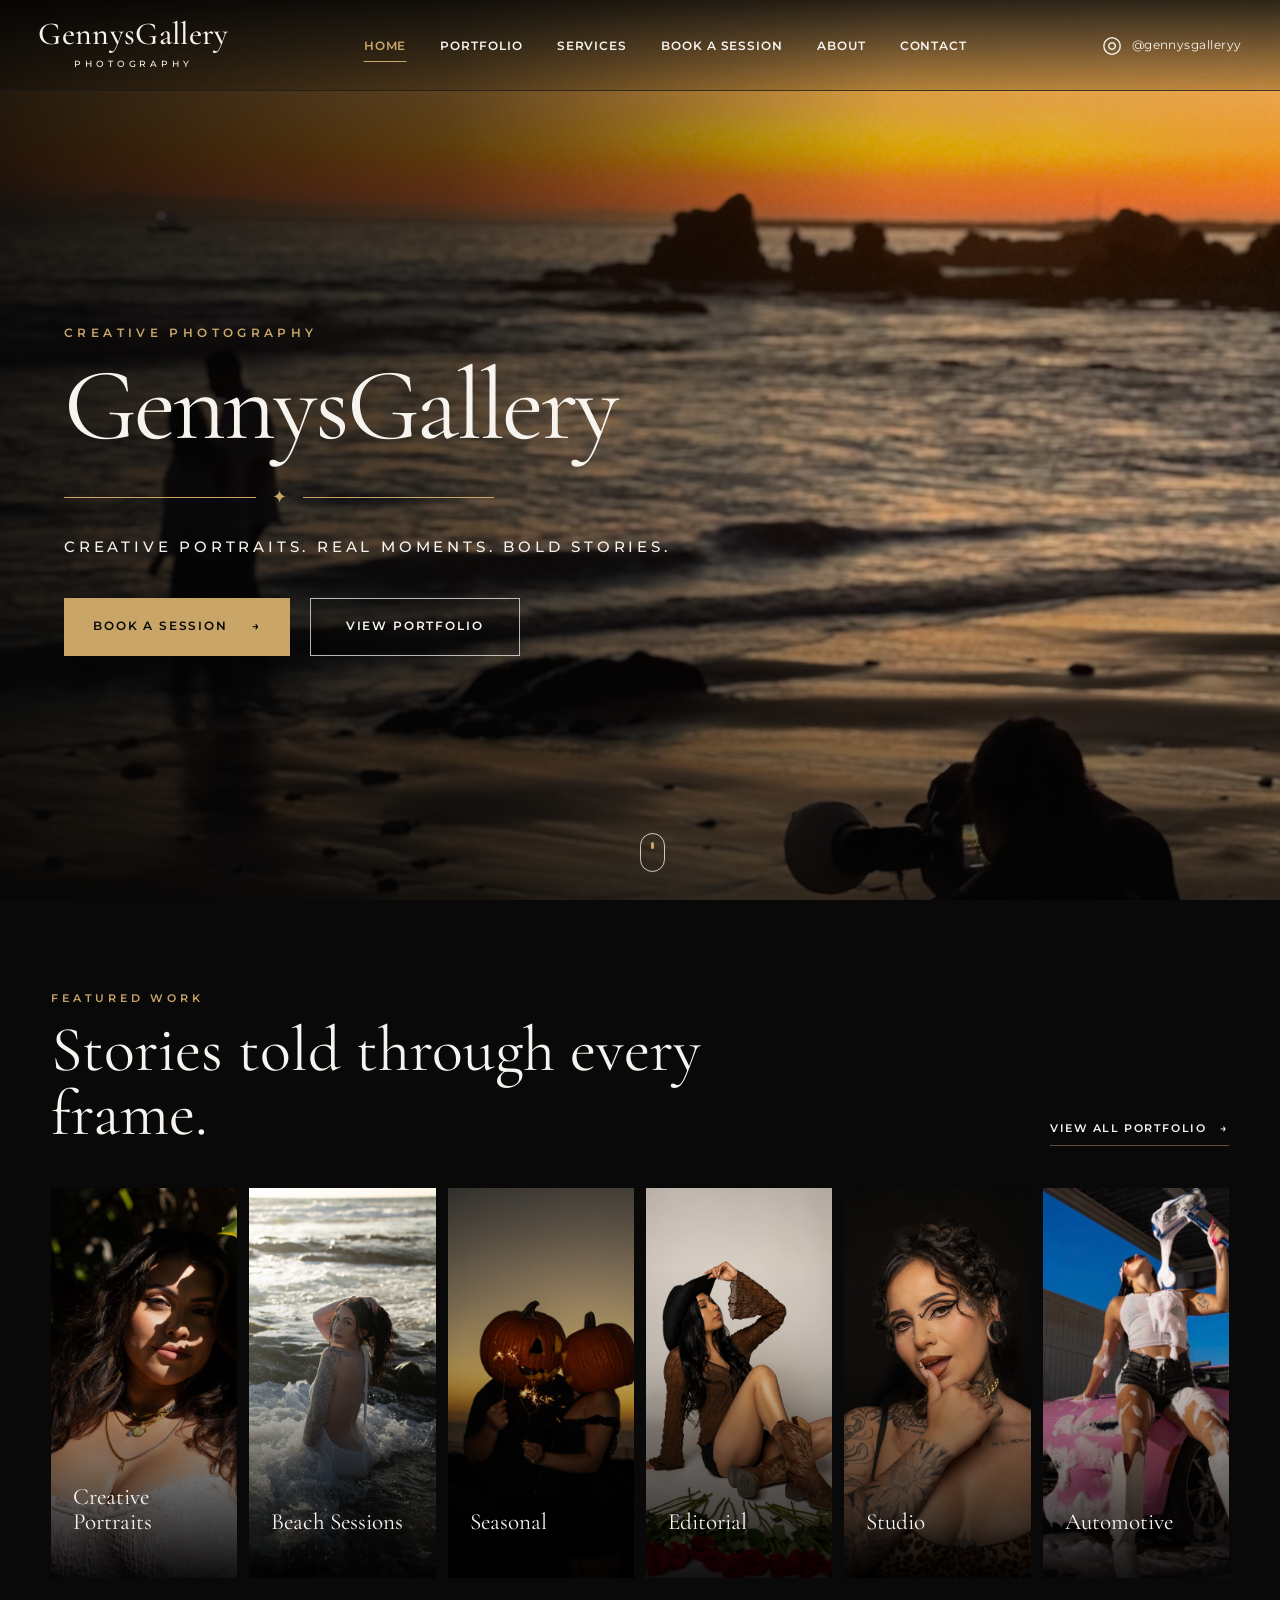
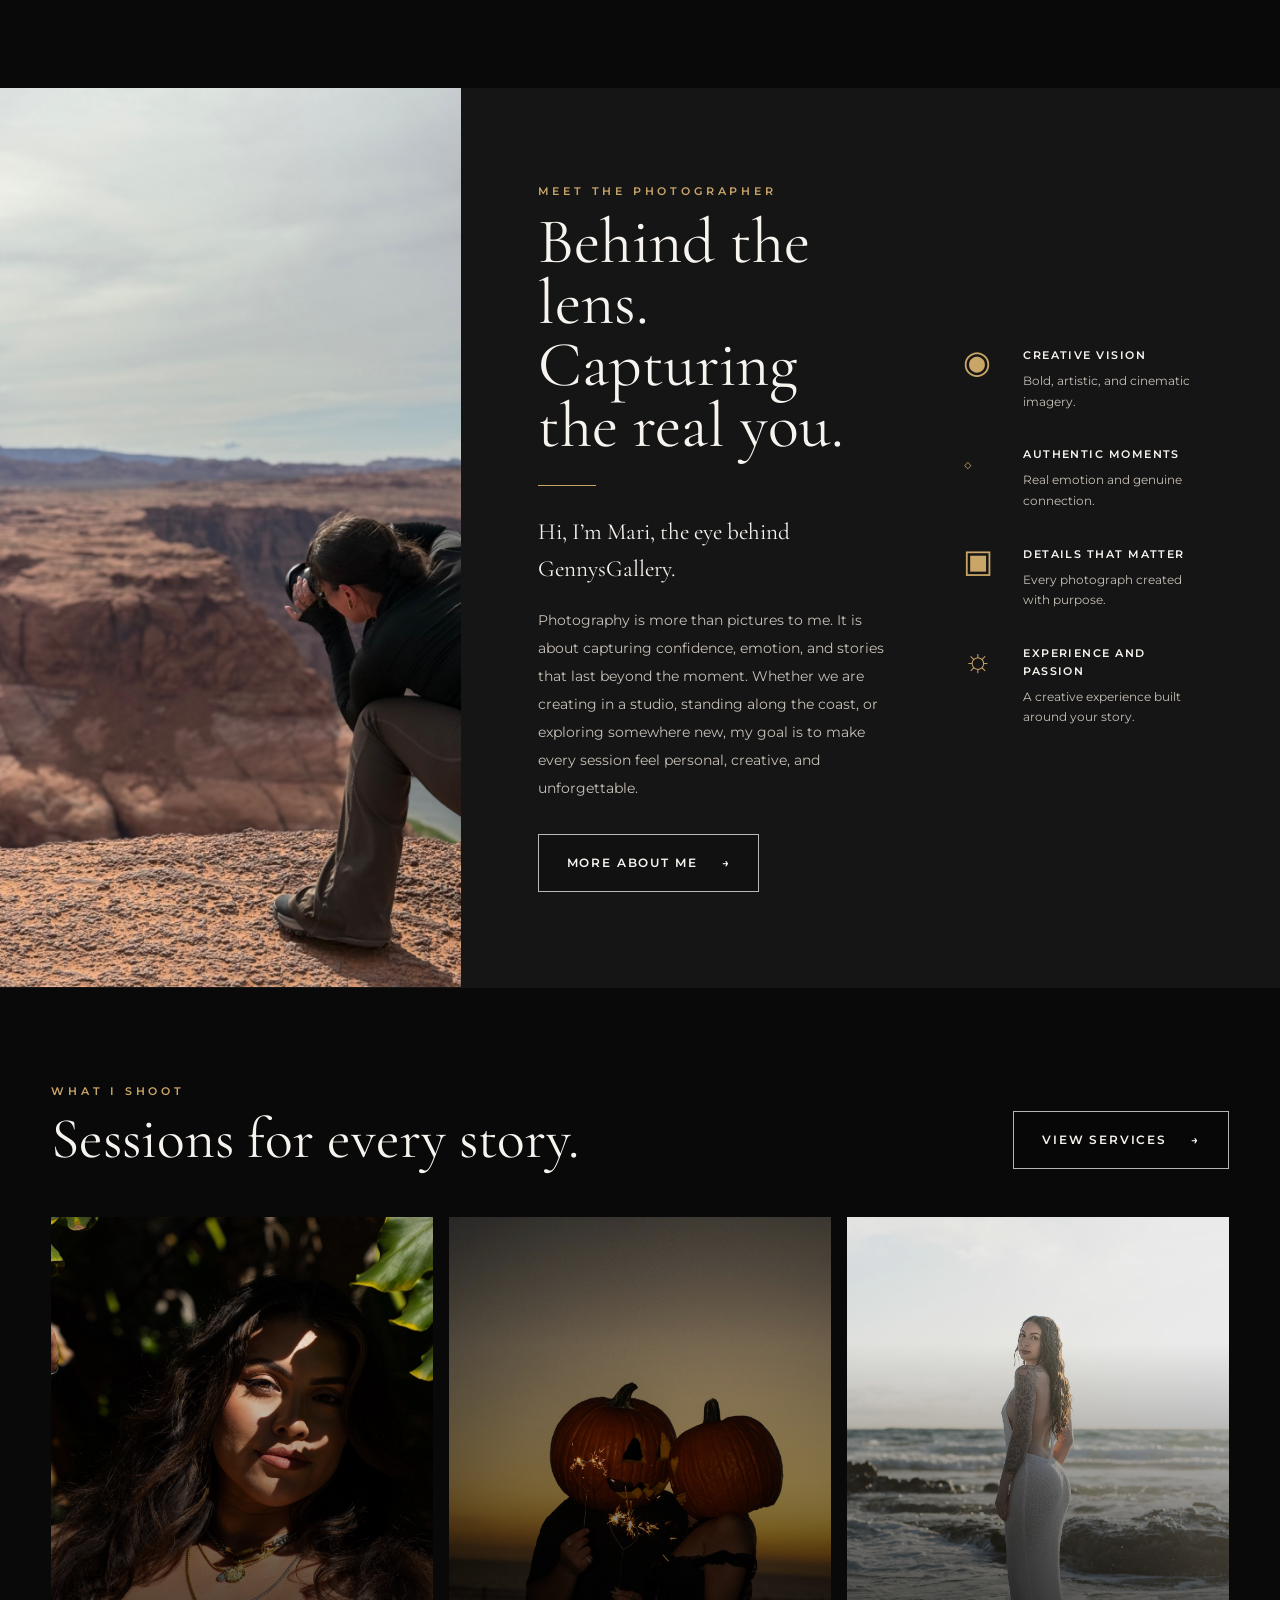
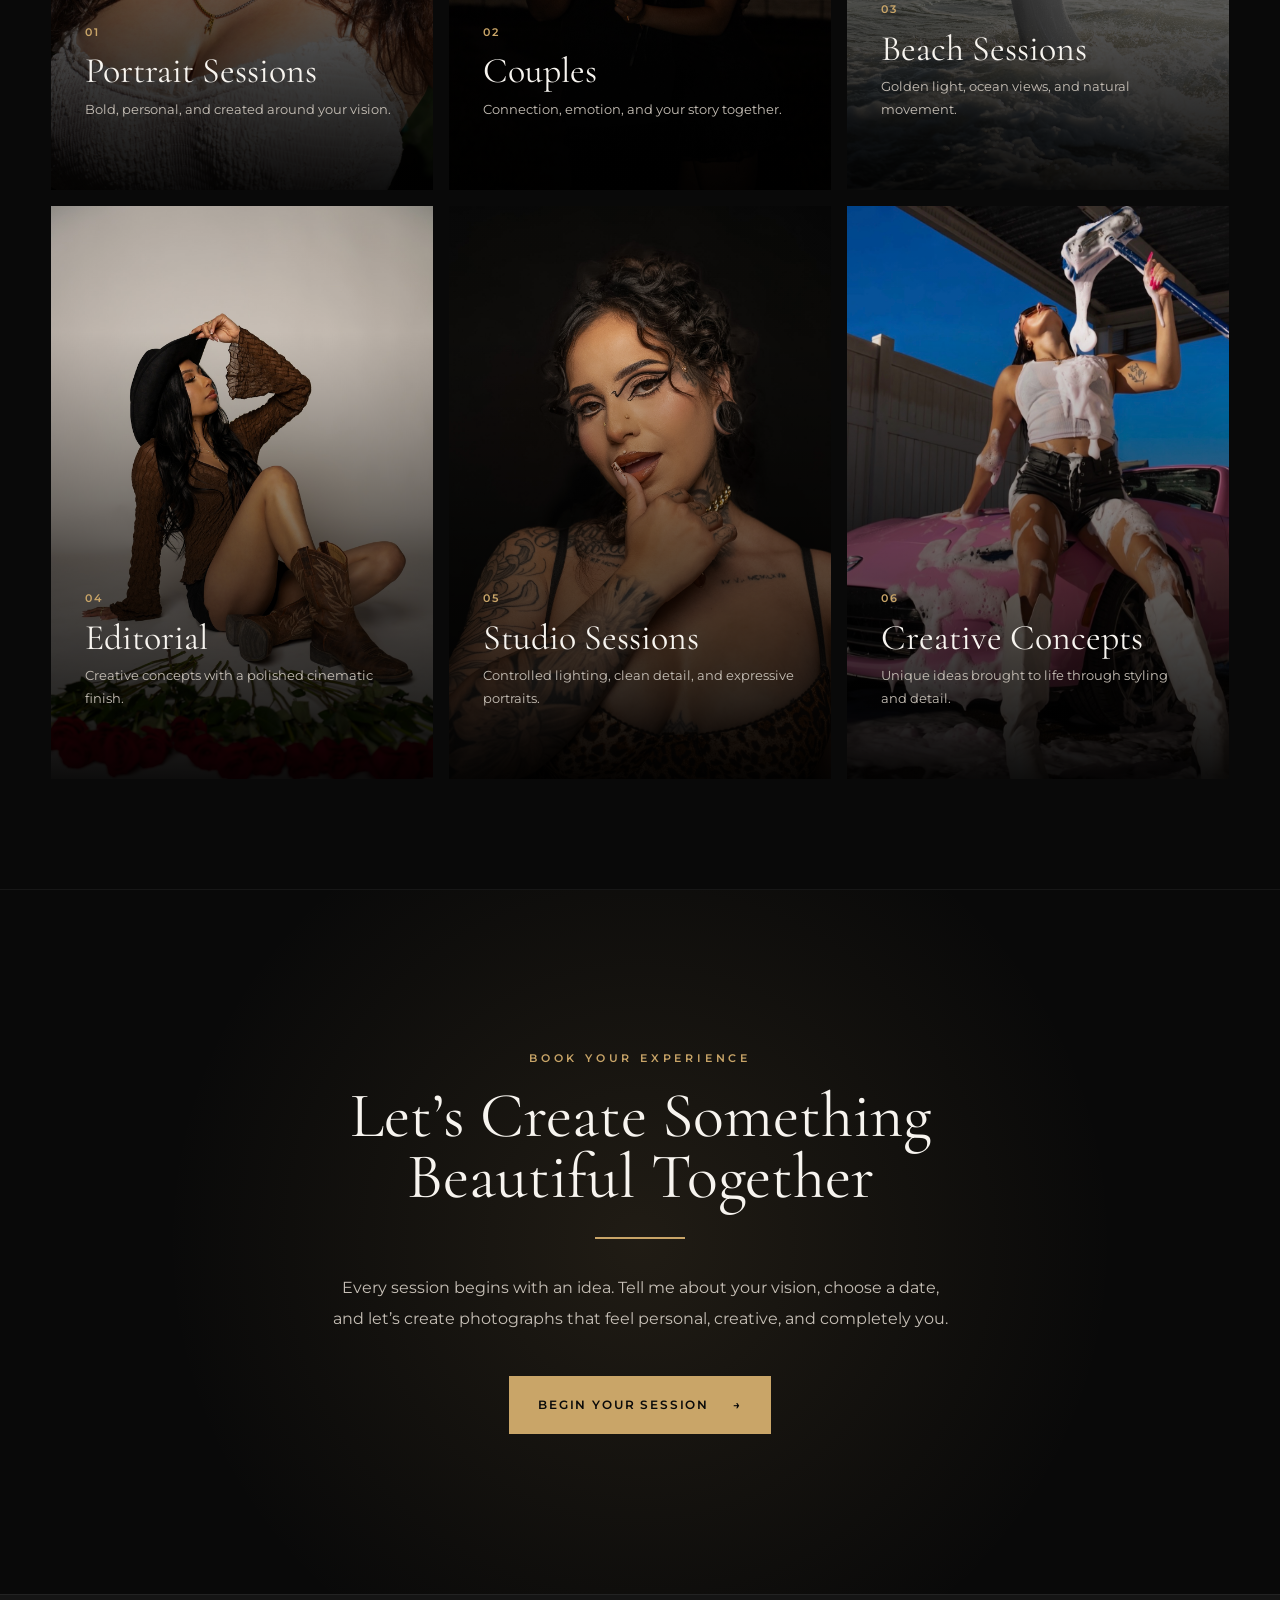
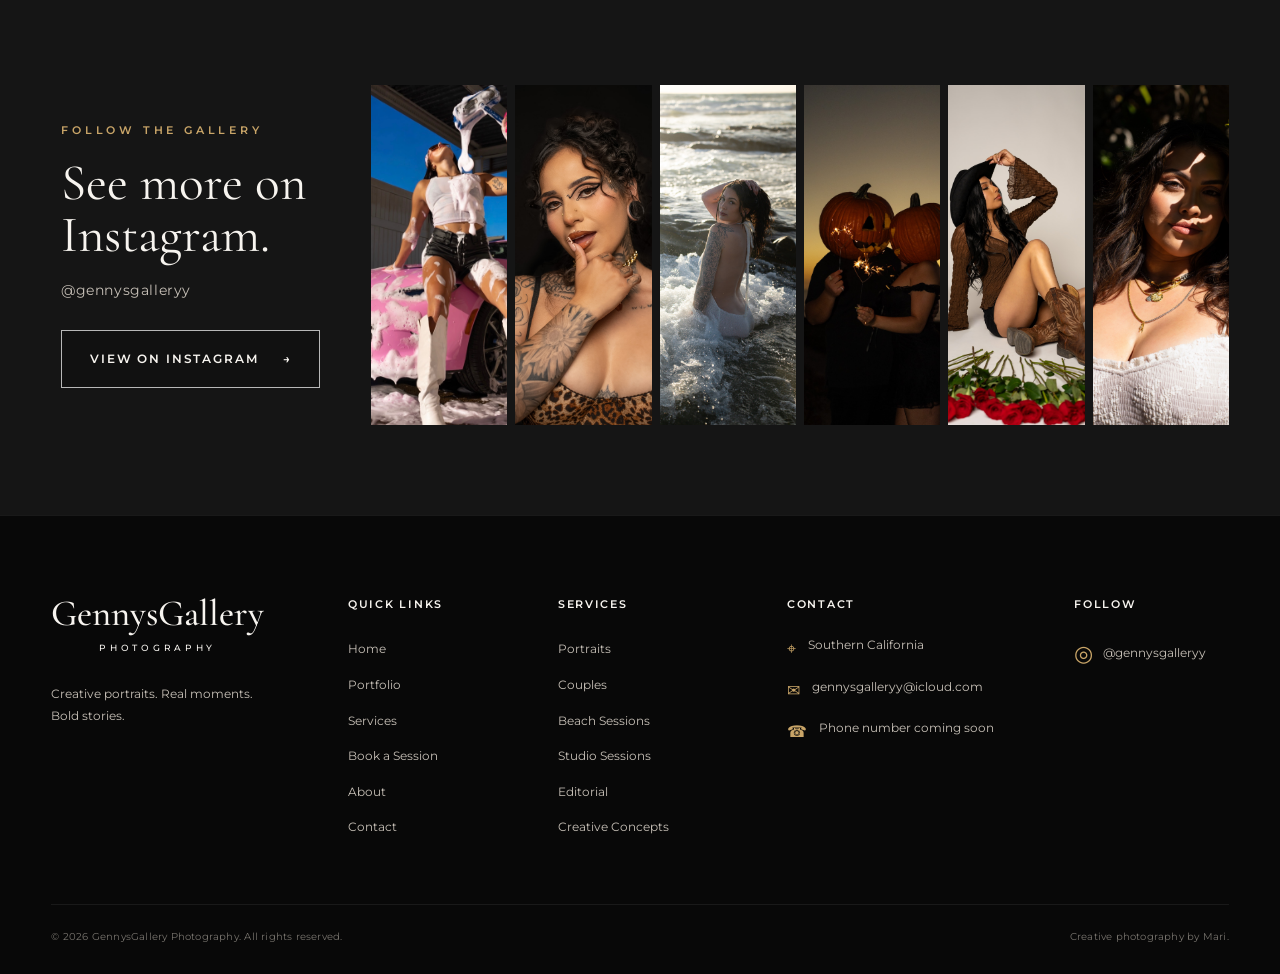
==== commit 8ceac8ce: "Complete About page and homepage polish" ====
--- a/index.html
+++ b/index.html
@@ -13,7 +13,12 @@
     <link
     rel="icon"
     type="image/png"
-    href="assets/images/icons/gennysgallery-favicon.png"
+    href="assets/images/icons/gennysgallery-favicon-black.png"
+>
+
+<link
+    rel="apple-touch-icon"
+    href="assets/images/icons/gennysgallery-favicon-black.png"
 >
 
     <!-- Google Fonts -->
@@ -26,8 +31,8 @@
     >
 
     <!-- Website CSS -->
-    <link rel="stylesheet" href="css/style.css">
-    <link rel="stylesheet" href="css/responsive.css">
+    <link rel="stylesheet" href="css/style.css?v=5">
+    <link rel="stylesheet" href="css/responsive.css?v=5">
 </head>
 
 <body>
@@ -100,21 +105,25 @@
             <div class="hero-overlay"></div>
 
             <div class="hero-content">
-                <p class="hero-eyebrow">Creative Photography</p>
-
-                <h1>GennysGallery</h1>
-
-                <div class="hero-divider">
+                <p class="hero-eyebrow hero-animate hero-delay-1">
+                    Creative Photography
+                </p>
+
+                <h1 class="hero-animate hero-delay-2">
+                    GennysGallery
+                </h1>
+
+                <div class="hero-divider hero-animate hero-delay-3">
                     <span></span>
                     <span class="divider-symbol">✦</span>
                     <span></span>
                 </div>
 
-                <p class="hero-tagline">
+                <p class="hero-tagline hero-animate hero-delay-4">
                     Creative portraits. Real moments. Bold stories.
                 </p>
 
-                <div class="hero-buttons">
+                <div class="hero-buttons hero-animate hero-delay-5">
                     <a href="pages/booking.html" class="button button-gold">
                         Book a Session
                         <span aria-hidden="true">→</span>
@@ -126,7 +135,11 @@
                 </div>
             </div>
 
-            <a href="#featured-work" class="scroll-indicator" aria-label="Scroll to featured work">
+            <a
+                href="#featured-work"
+                class="scroll-indicator hero-animate hero-delay-6"
+                aria-label="Scroll to featured work"
+            >
                 <span class="scroll-mouse">
                     <span class="scroll-wheel"></span>
                 </span>
@@ -683,7 +696,7 @@
 </footer>
 
     <!-- Website JavaScript -->
-    <script src="js/script.js"></script>
+    <script src="js/script.js?v=5"></script>
 
 </body>
 </html>
--- a/css/style.css
+++ b/css/style.css
@@ -3279,3 +3279,62 @@
     font-size: 0.78rem;
     line-height: 1.85;
 }
+/* =========================================
+   HOMEPAGE HERO ENTRANCE ANIMATION
+   ========================================= */
+
+.hero-animate {
+    opacity: 0;
+    transform: translateY(32px);
+
+    animation: heroEntrance 0.85s ease forwards;
+}
+
+.hero-delay-1 {
+    animation-delay: 0.15s;
+}
+
+.hero-delay-2 {
+    animation-delay: 0.3s;
+}
+
+.hero-delay-3 {
+    animation-delay: 0.45s;
+}
+
+.hero-delay-4 {
+    animation-delay: 0.6s;
+}
+
+.hero-delay-5 {
+    animation-delay: 0.75s;
+}
+
+.hero-delay-6 {
+    animation-delay: 0.95s;
+}
+
+@keyframes heroEntrance {
+    from {
+        opacity: 0;
+        transform: translateY(32px);
+    }
+
+    to {
+        opacity: 1;
+        transform: translateY(0);
+    }
+}
+.hero {
+    animation: heroBackgroundZoom 12s ease-out forwards;
+}
+
+@keyframes heroBackgroundZoom {
+    from {
+        background-size: 100%;
+    }
+
+    to {
+        background-size: 106%;
+    }
+}
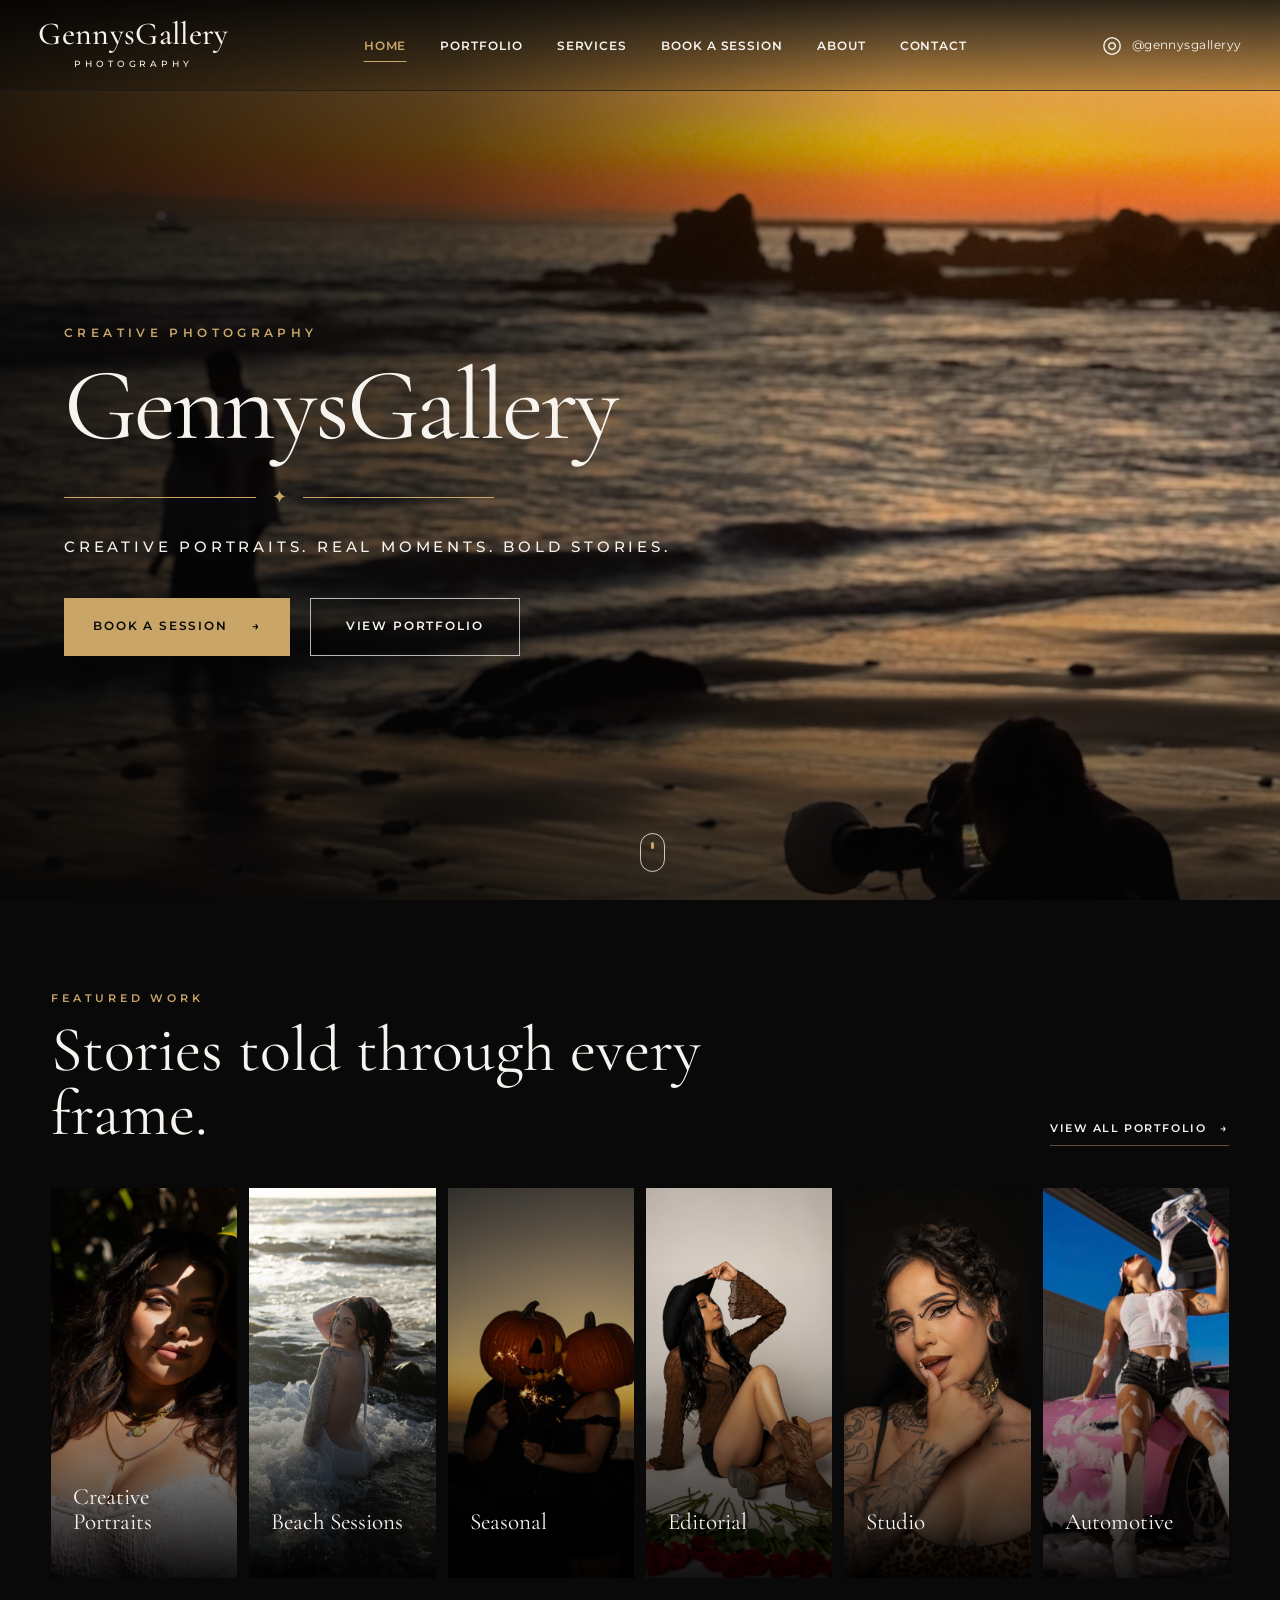
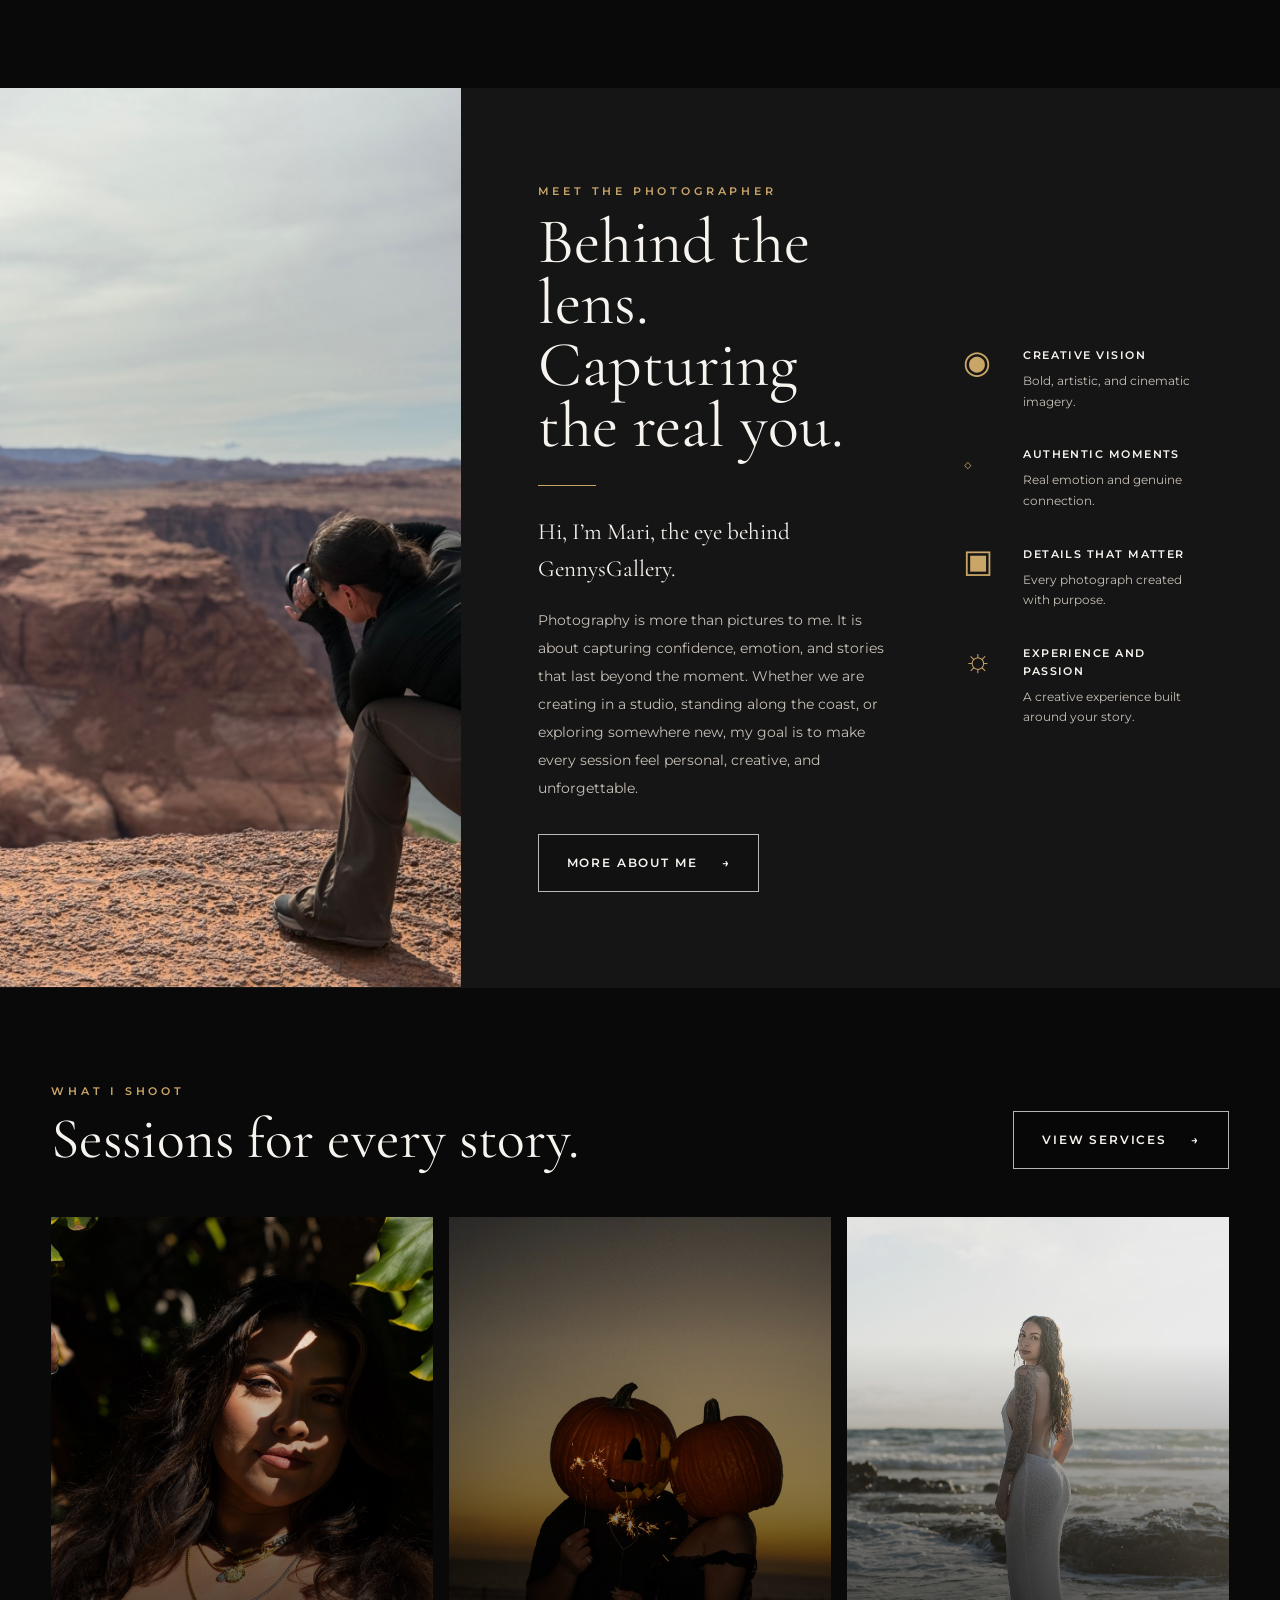
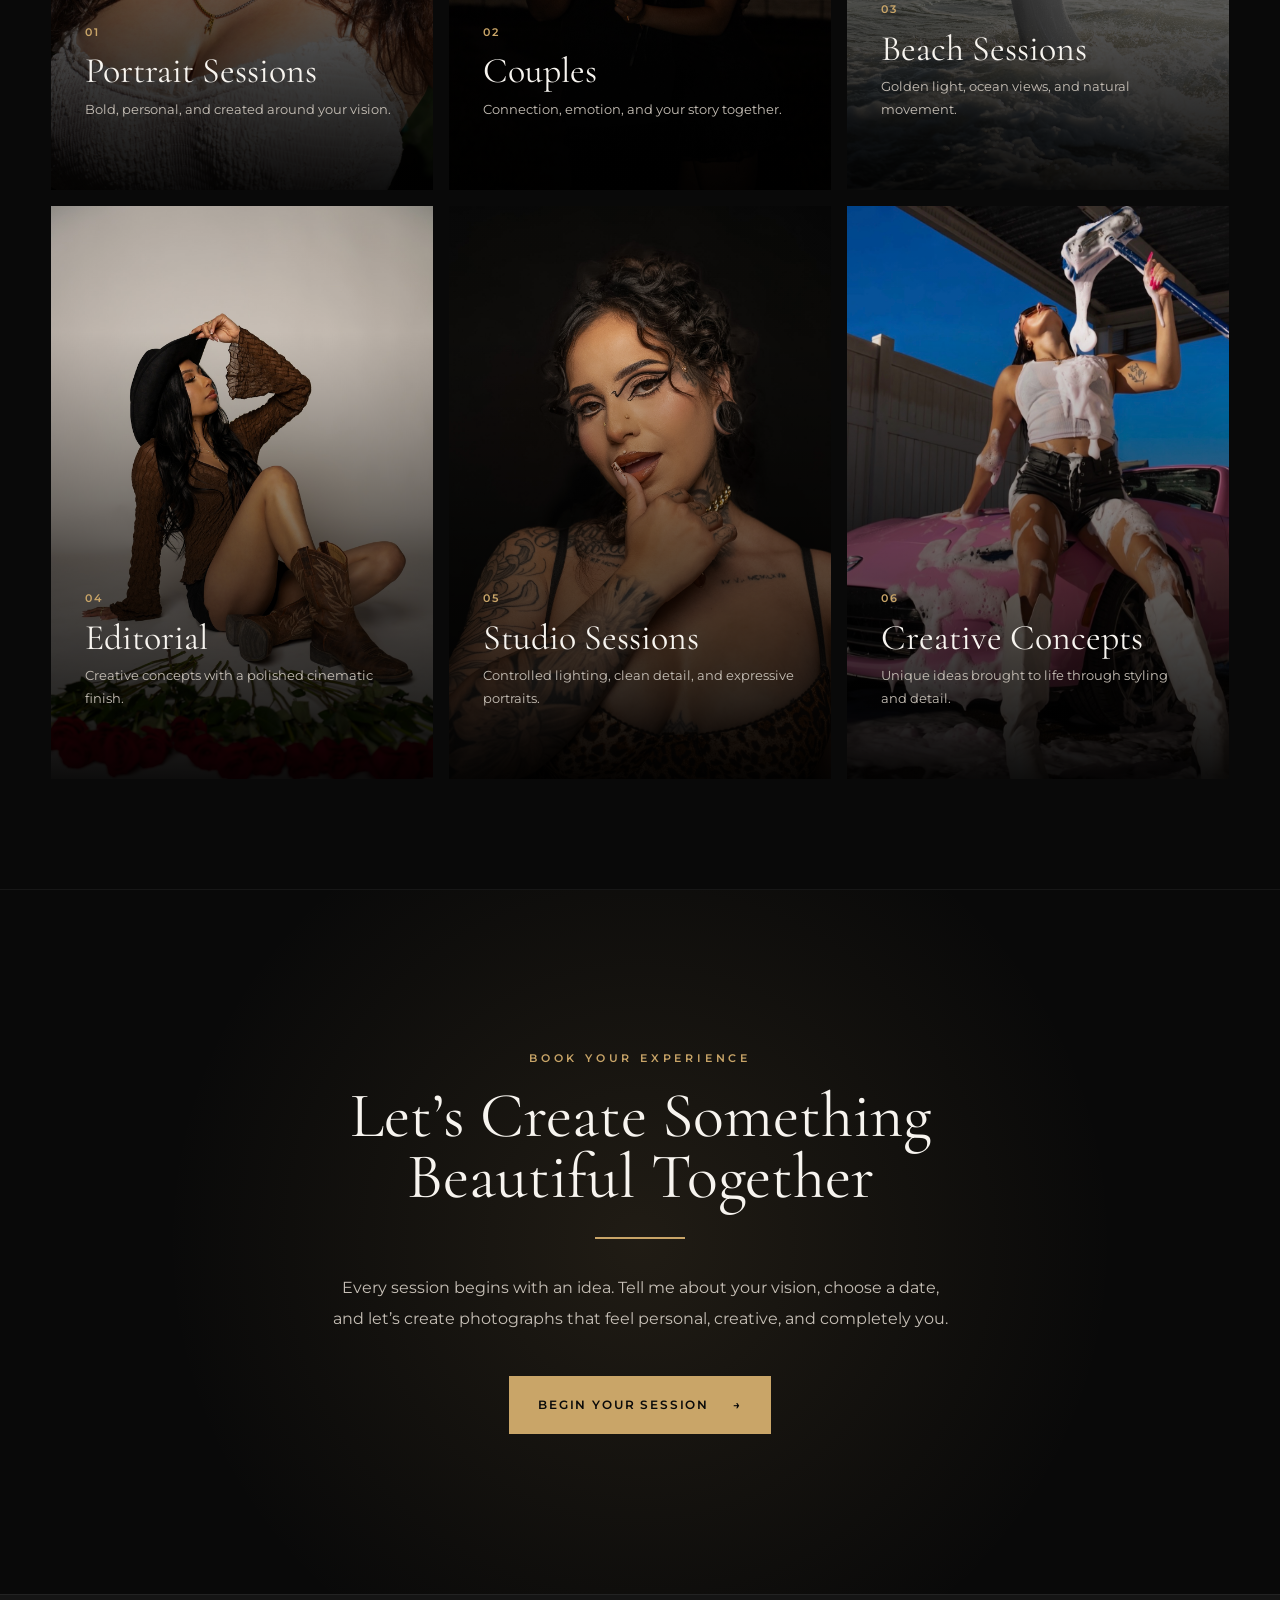
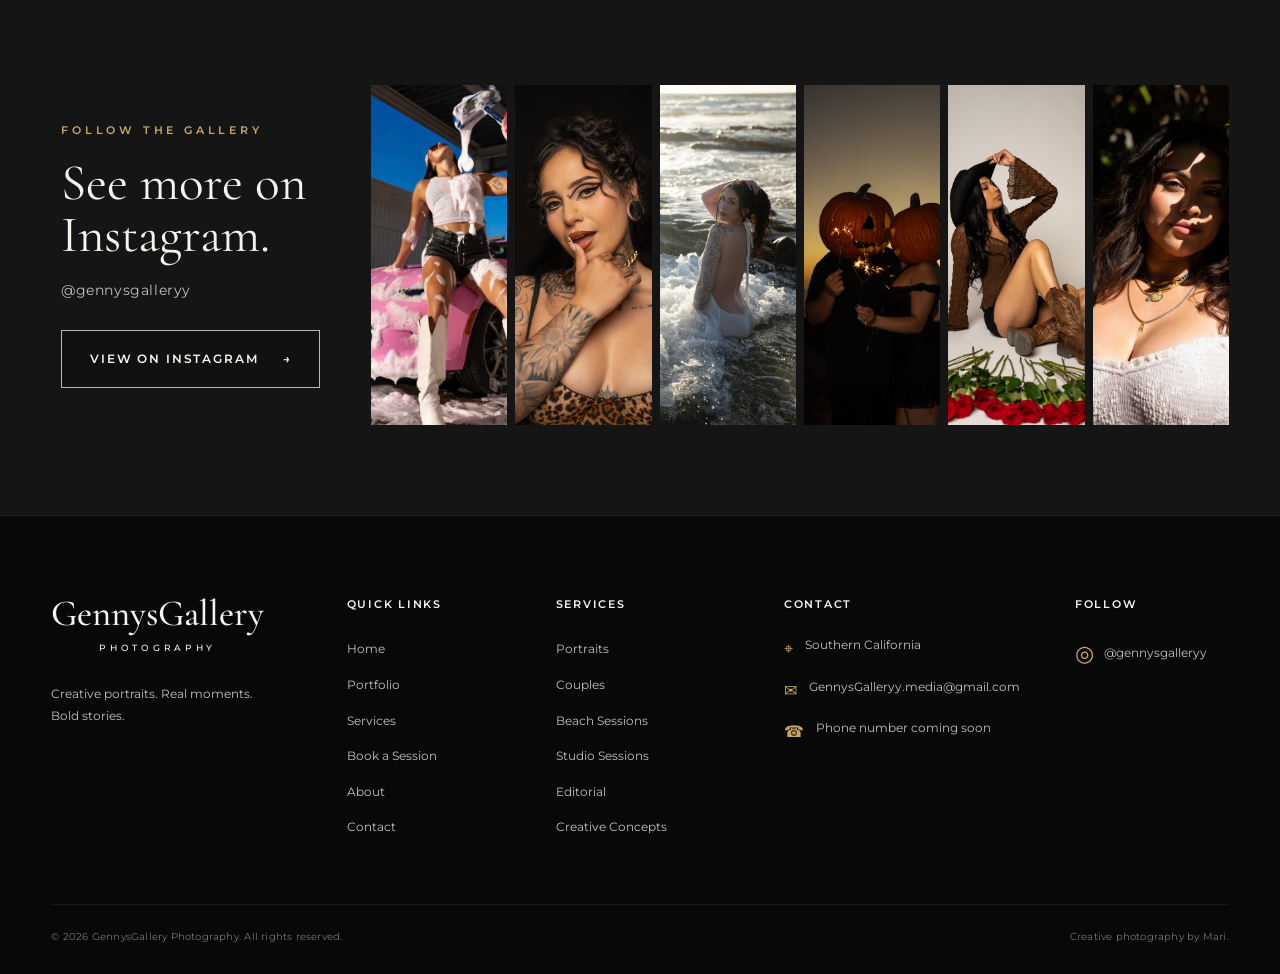
==== commit f3c4d315: "Complete Contact page and Calendly booking integration" ====
--- a/index.html
+++ b/index.html
@@ -648,8 +648,8 @@
 
             <p>
                 <span aria-hidden="true">✉</span>
-                <a href="mailto:gennysgalleryy@icloud.com">
-                     gennysgalleryy@icloud.com
+                <a href="mailto:GennysGalleryy.media@gmail.com">
+                    GennysGalleryy.media@gmail.com
                 </a>
             </p>
 
--- a/css/style.css
+++ b/css/style.css
@@ -3337,4 +3337,267 @@
     to {
         background-size: 106%;
     }
+}
+/* ---------- Calendly Booking Layout ---------- */
+
+.calendly-booking-wrapper {
+    width: 100%;
+    min-width: 0;
+    overflow: visible;
+
+    border: 1px solid rgba(201, 165, 104, 0.22);
+    background-color: #111111;
+}
+
+.calendly-inline-widget {
+    width: 100%;
+    min-width: 0 !important;
+}
+/* ==========================================
+   CONTACT PAGE
+========================================== */
+
+.contact-page-hero{
+    position:relative;
+    padding:190px 8% 130px;
+    background:#0d0d0d;
+    overflow:hidden;
+}
+
+.contact-page-overlay{
+    position:absolute;
+    inset:0;
+    background:
+    radial-gradient(circle at top,#c9a56815 0%,transparent 60%);
+}
+
+.contact-page-content{
+    position:relative;
+    max-width:850px;
+    margin:auto;
+    text-align:center;
+    z-index:2;
+}
+
+.contact-page-content h1{
+    font-size:clamp(3.5rem,8vw,6.2rem);
+    line-height:.95;
+    margin:25px 0;
+}
+
+.contact-page-content p:last-child{
+    max-width:700px;
+    margin:auto;
+    color:#bdbdbd;
+    font-size:1.1rem;
+    line-height:1.9;
+}
+
+.contact-hub{
+    padding:140px 8%;
+}
+
+.contact-hub-heading{
+    text-align:center;
+    max-width:850px;
+    margin:auto;
+    margin-bottom:90px;
+}
+
+.contact-hub-heading h2{
+    font-size:clamp(2.5rem,5vw,4rem);
+    margin:20px 0;
+}
+
+.contact-hub-heading p{
+    color:#bdbdbd;
+    line-height:1.9;
+}
+
+.contact-card-grid{
+    display:grid;
+    grid-template-columns:repeat(2,1fr);
+    gap:35px;
+}
+
+.contact-card{
+
+    background:#131313;
+
+    border:1px solid rgba(201,165,104,.18);
+
+    padding:45px;
+
+    transition:.4s;
+
+    position:relative;
+
+    overflow:hidden;
+
+}
+
+.contact-card::before{
+
+content:"";
+
+position:absolute;
+
+left:0;
+
+top:0;
+
+width:100%;
+
+height:3px;
+
+background:#c9a568;
+
+transform:scaleX(0);
+
+transform-origin:left;
+
+transition:.4s;
+
+}
+
+.contact-card:hover::before{
+
+transform:scaleX(1);
+
+}
+
+.contact-card:hover{
+
+transform:translateY(-8px);
+
+border-color:#c9a568;
+
+}
+
+.contact-card-icon{
+
+font-size:2rem;
+
+color:#c9a568;
+
+display:block;
+
+margin-bottom:18px;
+
+}
+
+.contact-card-label{
+
+letter-spacing:3px;
+
+font-size:.72rem;
+
+text-transform:uppercase;
+
+color:#c9a568;
+
+margin-bottom:10px;
+
+}
+
+.contact-card h3{
+
+font-size:2rem;
+
+margin-bottom:18px;
+
+}
+
+.contact-card p{
+
+color:#bdbdbd;
+
+line-height:1.8;
+
+margin-bottom:30px;
+
+}
+
+.contact-card-link{
+
+display:inline-flex;
+
+align-items:center;
+
+gap:10px;
+
+font-weight:600;
+
+color:#f5f1e8;
+
+transition:.3s;
+
+}
+
+.contact-card-link:hover{
+
+color:#c9a568;
+
+transform:translateX(6px);
+
+}
+
+.contact-final-cta{
+
+padding:170px 8%;
+
+text-align:center;
+
+position:relative;
+
+overflow:hidden;
+
+background:#101010;
+
+}
+
+.contact-final-overlay{
+
+position:absolute;
+
+inset:0;
+
+background:
+
+radial-gradient(circle,#c9a56812 0%,transparent 65%);
+
+}
+
+.contact-final-content{
+
+position:relative;
+
+max-width:900px;
+
+margin:auto;
+
+z-index:2;
+
+}
+
+.contact-final-content h2{
+
+font-size:clamp(3rem,6vw,5rem);
+
+margin:25px 0;
+
+line-height:1;
+
+}
+
+.contact-final-content p{
+
+color:#bdbdbd;
+
+max-width:650px;
+
+margin:0 auto 45px;
+
+line-height:1.9;
+
 }
--- a/css/responsive.css
+++ b/css/responsive.css
@@ -1099,4 +1099,79 @@
         width: 100%;
         max-width: 310px;
     }
+}
+/* =========================================
+   RESPONSIVE CONTACT PAGE
+   ========================================= */
+
+@media screen and (max-width: 900px) {
+
+    .contact-page-hero {
+        padding: 165px 7% 110px;
+    }
+
+    .contact-card-grid {
+        grid-template-columns: 1fr;
+    }
+
+    .contact-hub {
+        padding: 110px 7%;
+    }
+
+    .contact-hub-heading {
+        margin-bottom: 65px;
+    }
+
+    .contact-final-cta {
+        padding: 135px 7%;
+    }
+}
+
+
+@media screen and (max-width: 600px) {
+
+    .contact-page-hero {
+        padding: 145px 6% 90px;
+    }
+
+    .contact-page-content h1 {
+        font-size: clamp(3.7rem, 15vw, 5rem);
+    }
+
+    .contact-page-content p:last-child {
+        font-size: 0.95rem;
+    }
+
+    .contact-hub {
+        padding: 90px 6%;
+    }
+
+    .contact-hub-heading h2 {
+        font-size: 3.3rem;
+    }
+
+    .contact-card {
+        padding: 36px 28px;
+    }
+
+    .contact-card h3 {
+        font-size: 1.8rem;
+    }
+
+    .contact-card-link {
+        overflow-wrap: anywhere;
+    }
+
+    .contact-final-cta {
+        padding: 110px 6%;
+    }
+
+    .contact-final-content h2 {
+        font-size: 3.8rem;
+    }
+
+    .contact-final-content .button {
+        width: 100%;
+        max-width: 310px;
+    }
 }
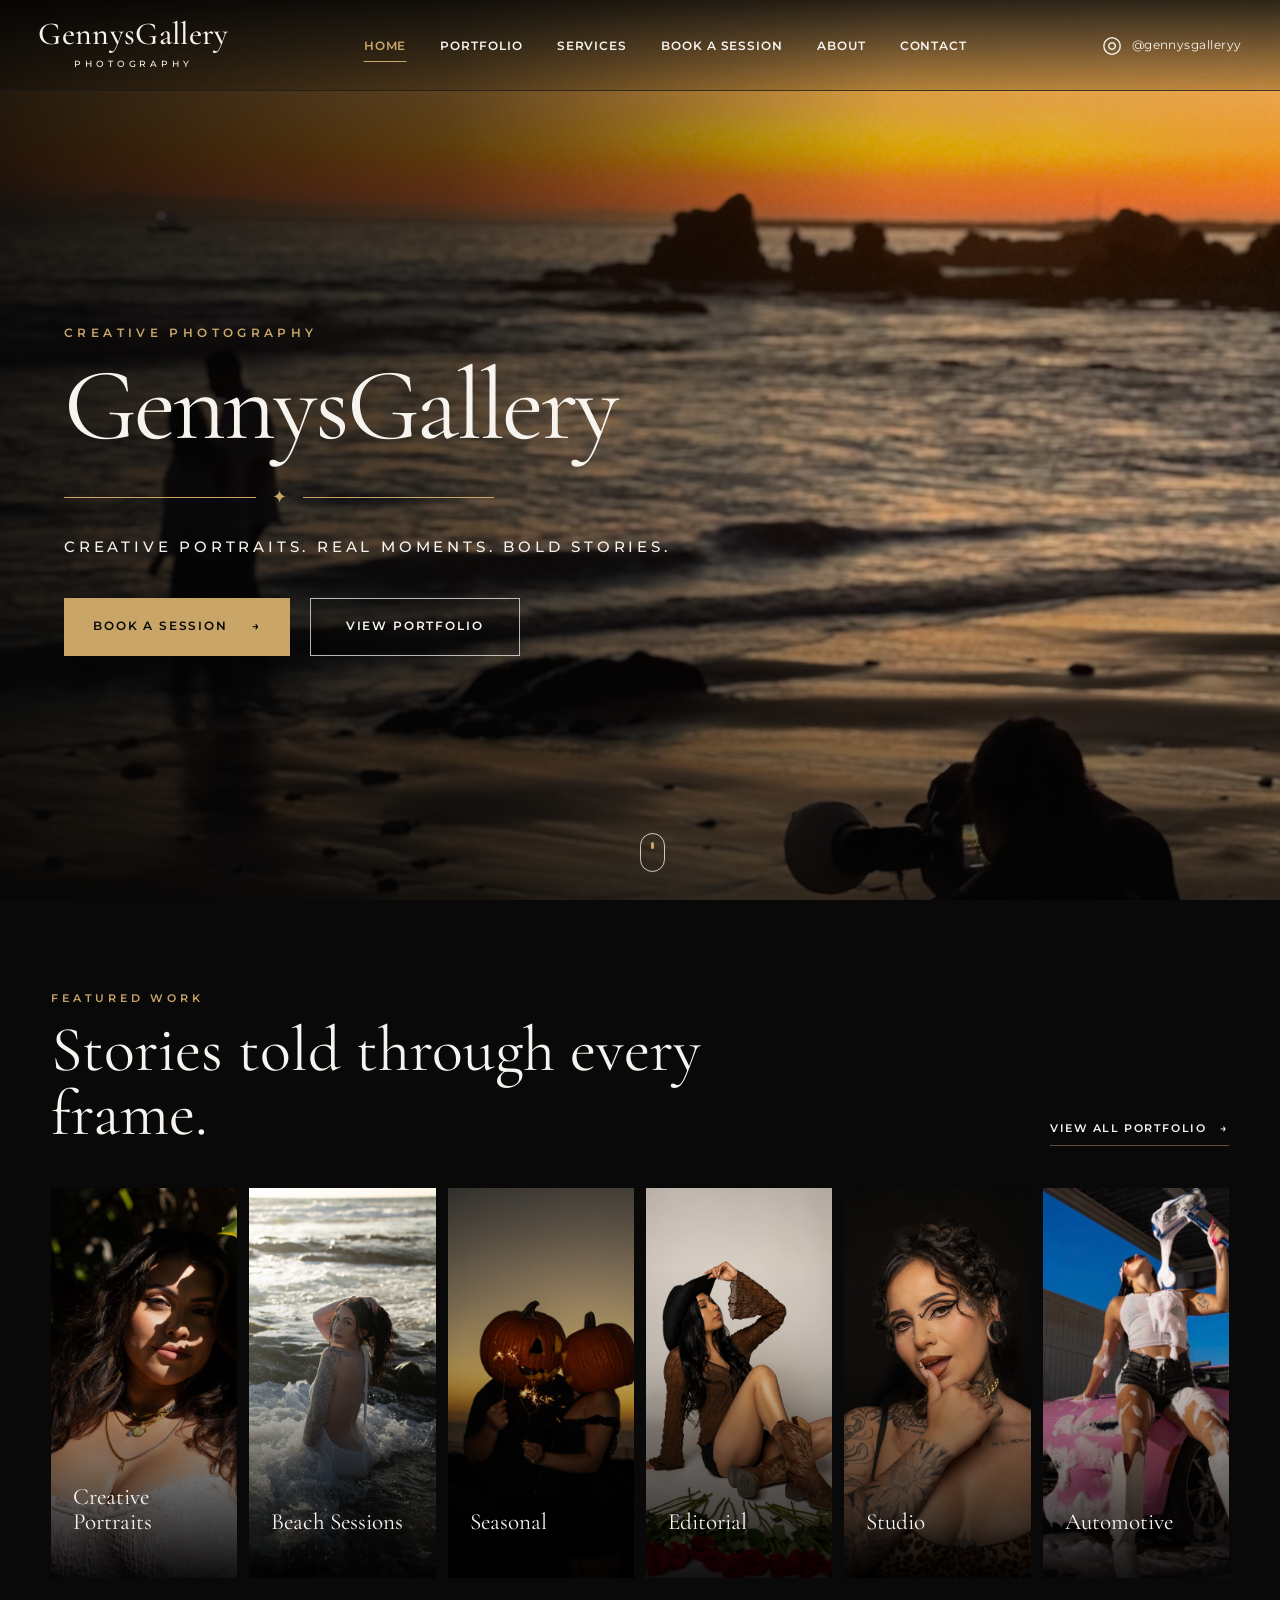
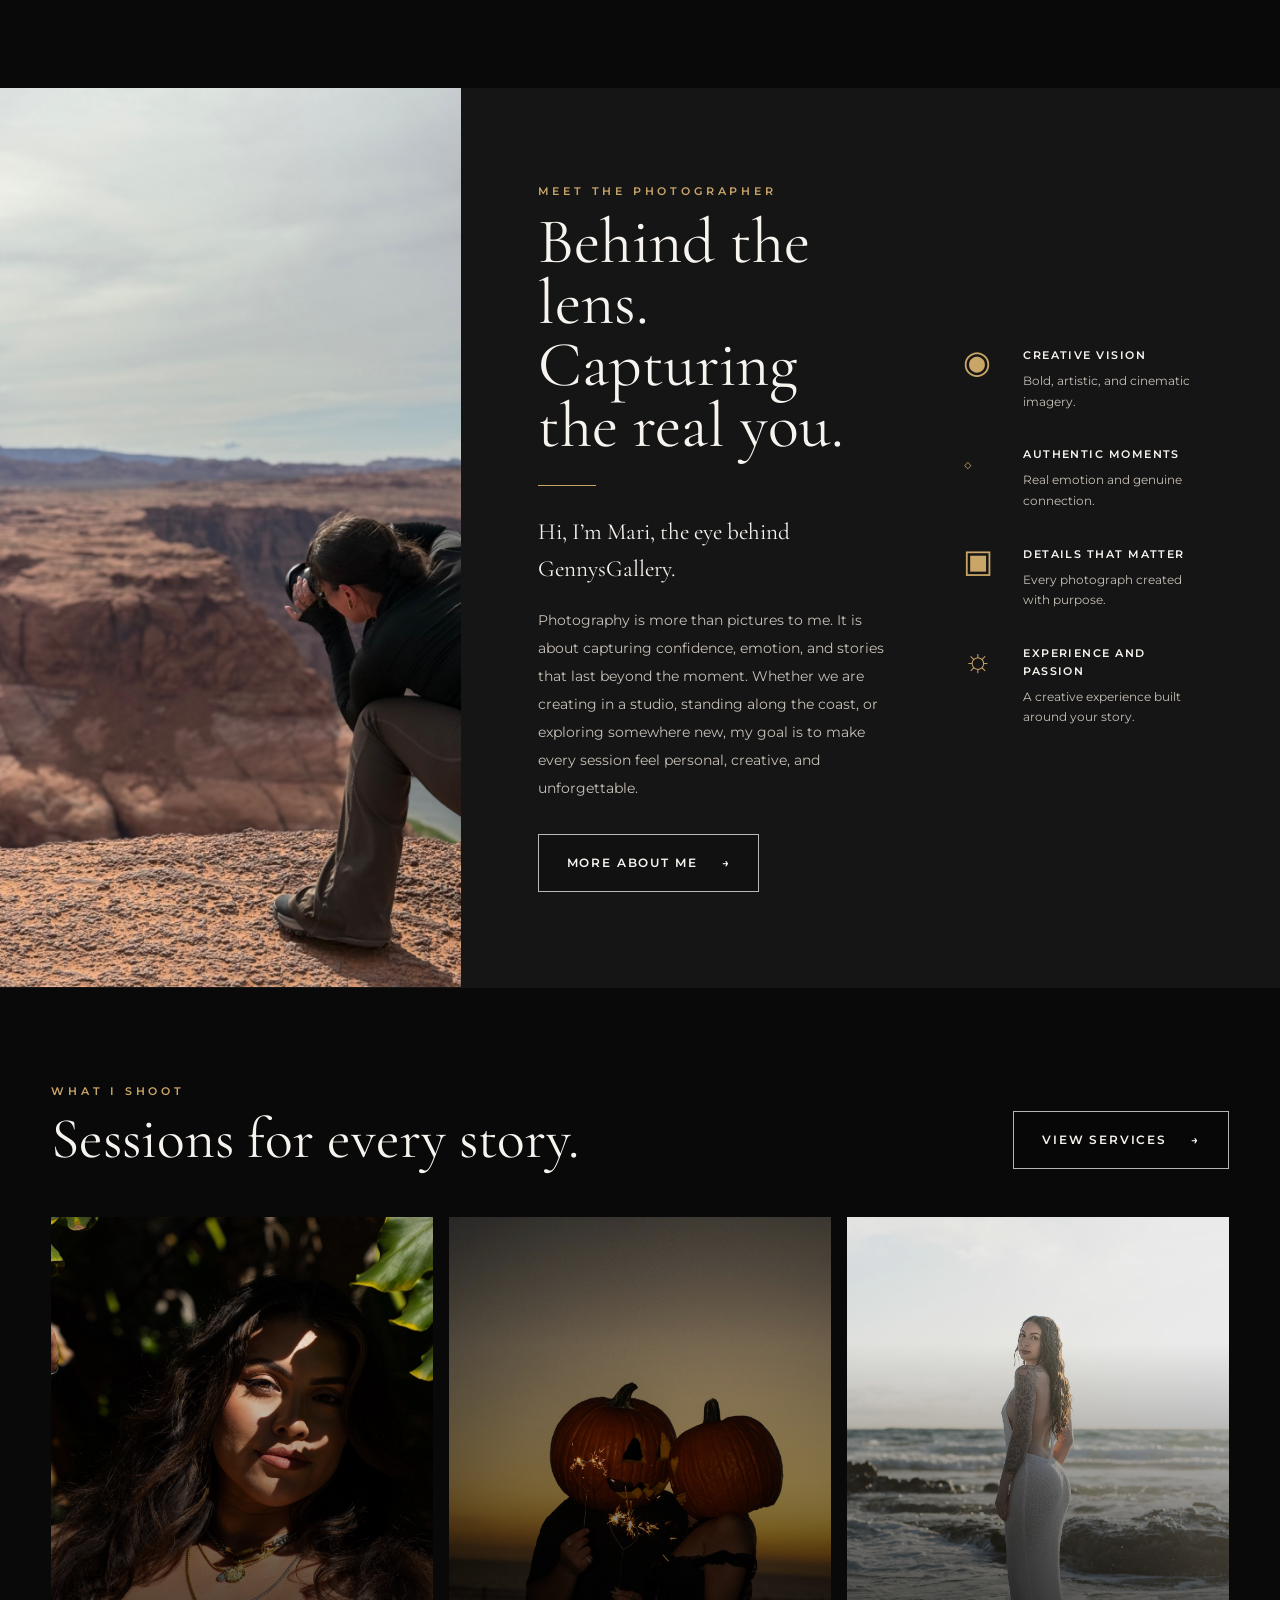
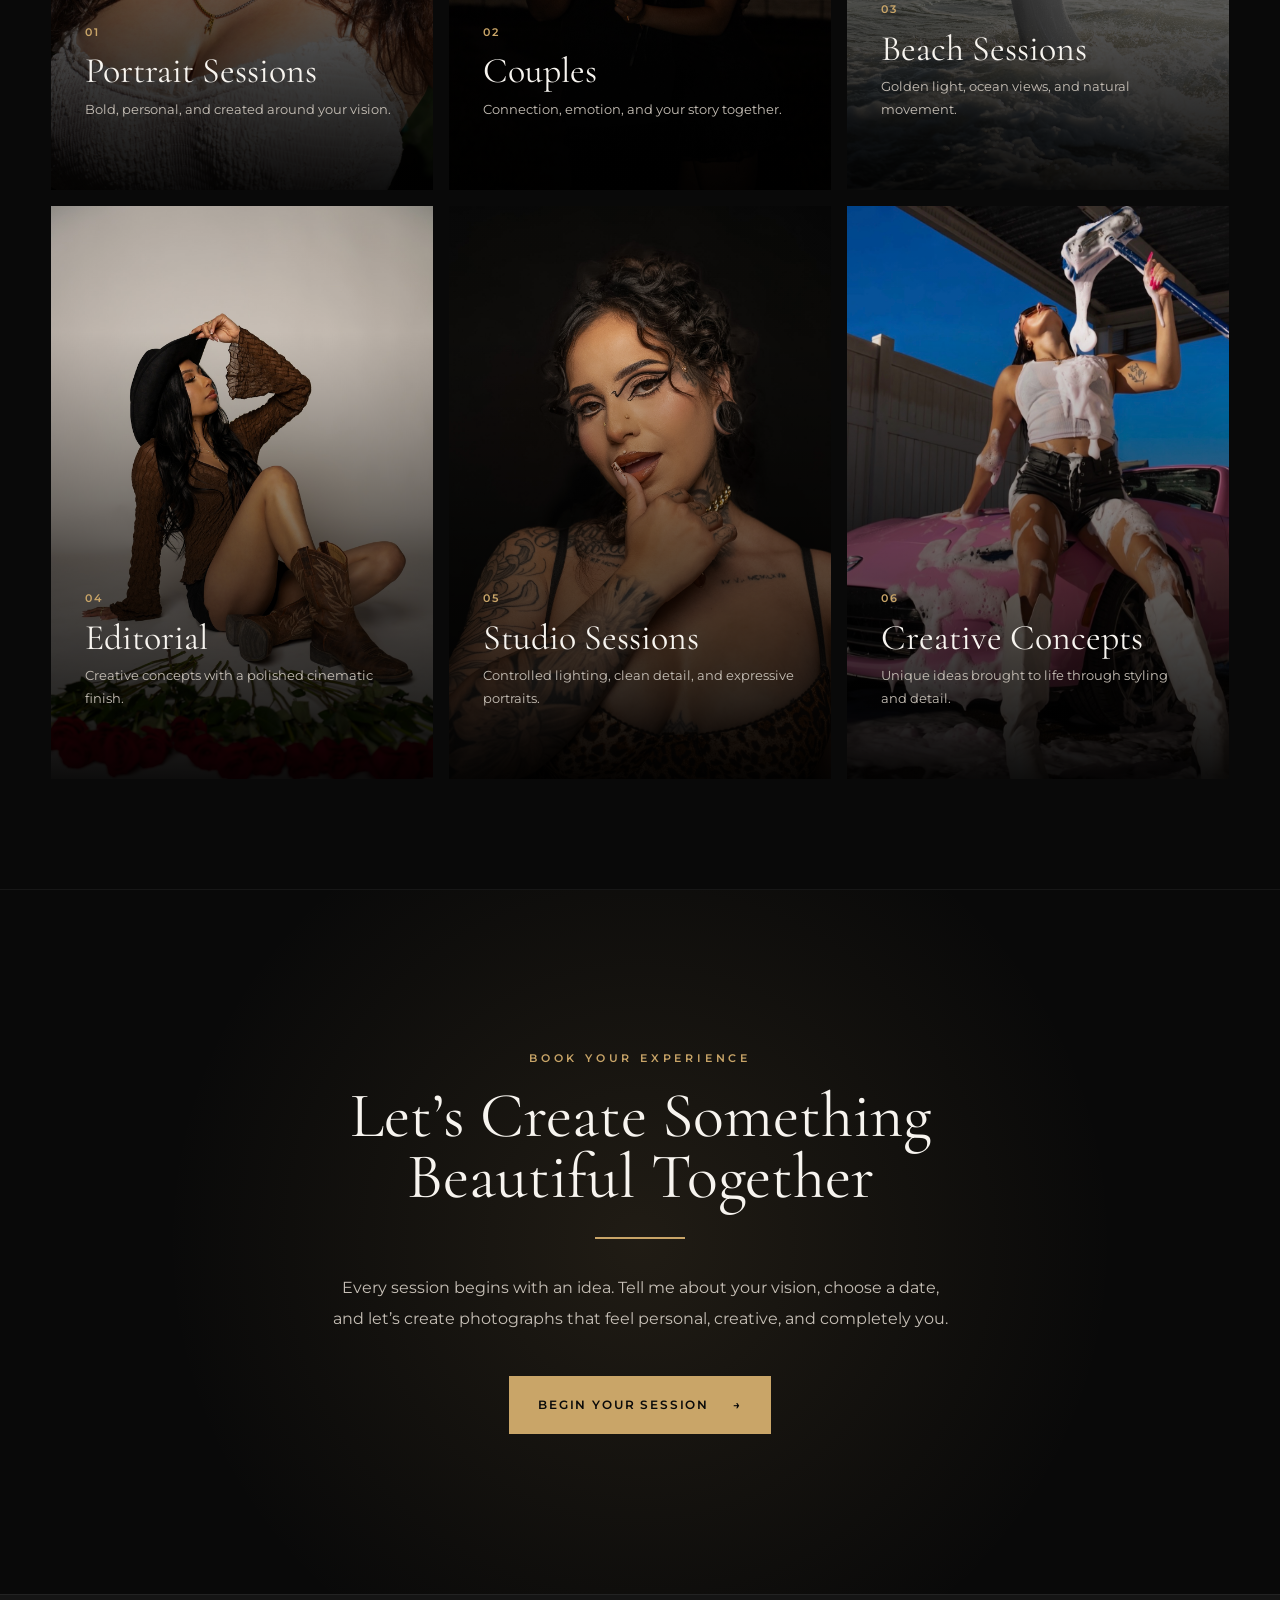
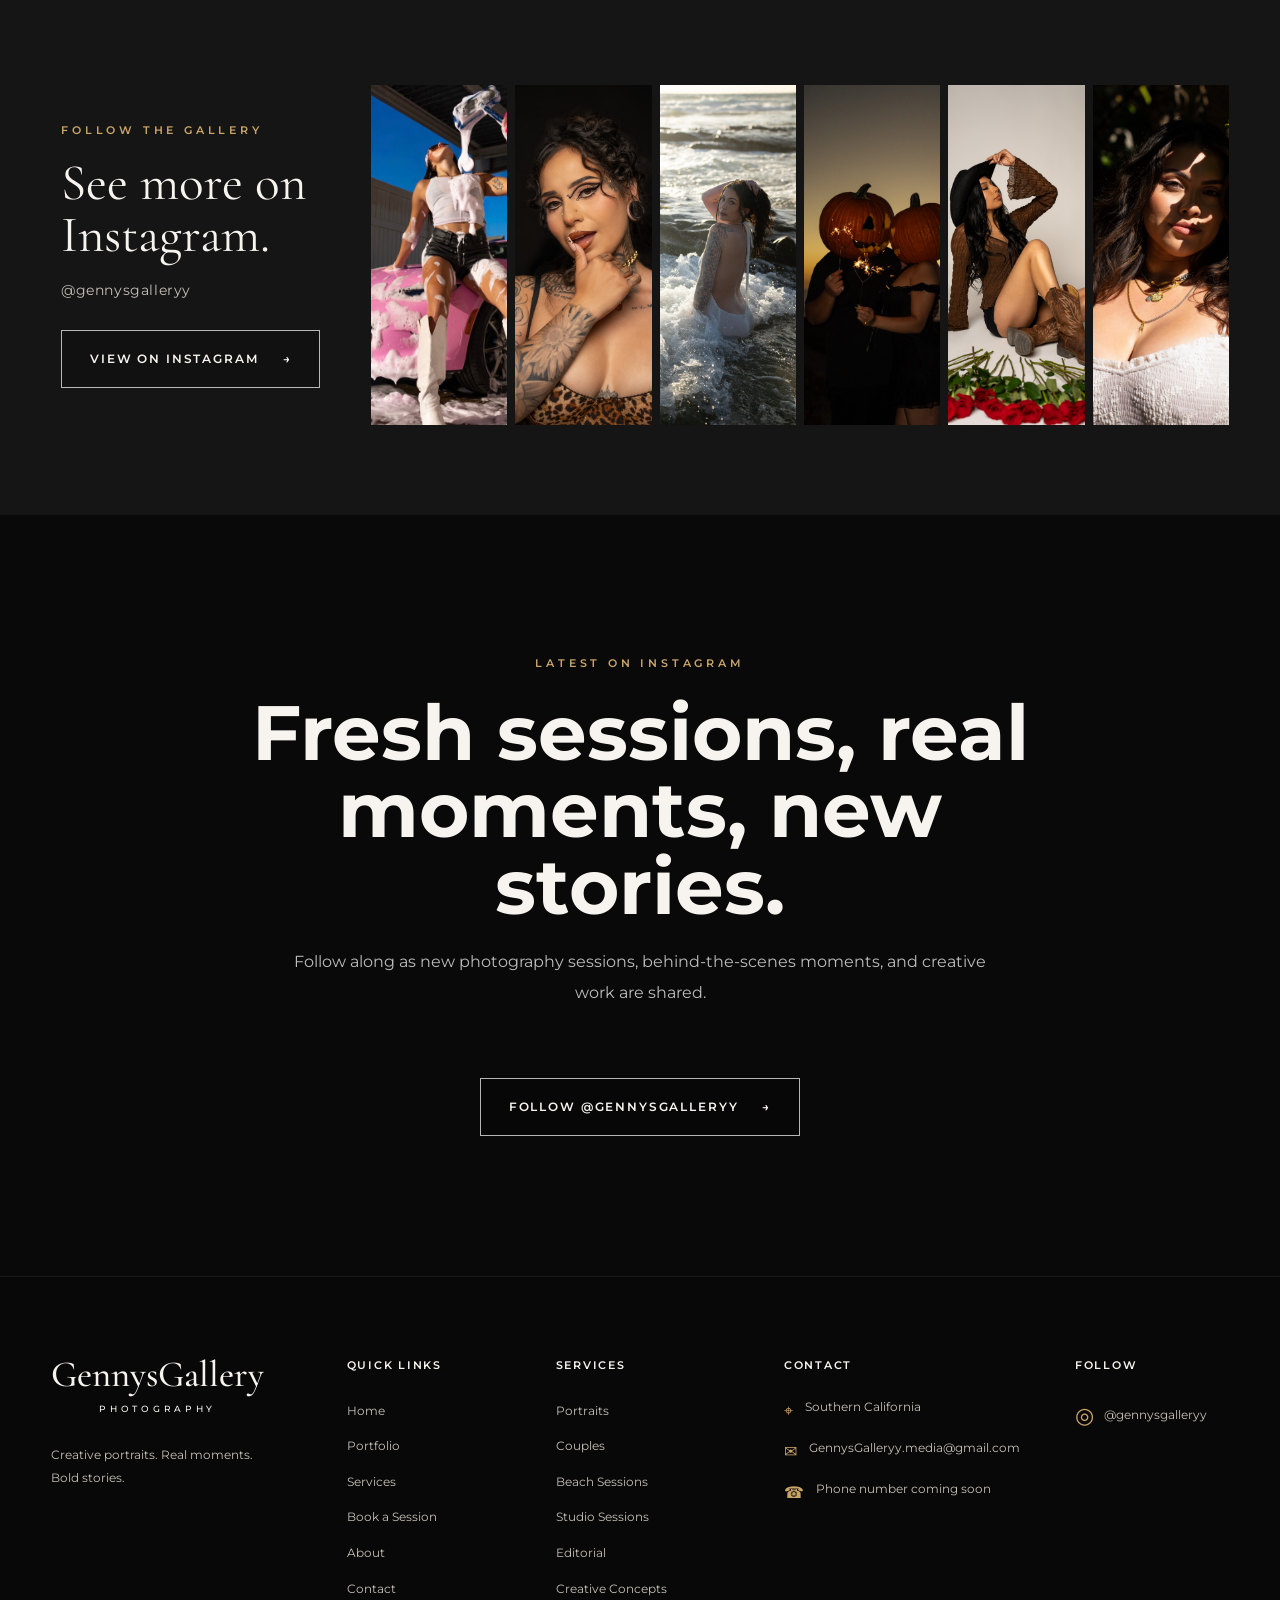
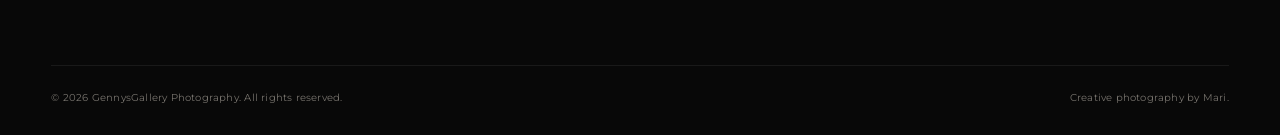
==== commit db0fc2ad: "Add interactive service map and live Instagram feed" ====
--- a/index.html
+++ b/index.html
@@ -585,6 +585,55 @@
     </div>
 
 </section>
+<!-- =========================================
+     INSTAGRAM FEED
+========================================= -->
+
+<section class="instagram-feed-section reveal">
+
+    <div class="instagram-feed-heading">
+
+        <p class="section-eyebrow">
+            Latest on Instagram
+        </p>
+
+        <h2>
+            Fresh sessions,
+            real moments,
+            new stories.
+        </h2>
+
+        <p>
+            Follow along as new photography sessions,
+            behind-the-scenes moments,
+            and creative work are shared.
+        </p>
+
+    </div>
+
+    <!-- Elfsight Instagram Feed -->
+    <script src="https://elfsightcdn.com/platform.js" async></script>
+
+    <div
+        class="elfsight-app-4a65af92-a29f-40d2-9c9b-ceabbe462ec8"
+        data-elfsight-app-lazy>
+    </div>
+
+    <div class="instagram-follow">
+
+        <a
+            href="https://www.instagram.com/gennysgalleryy/"
+            target="_blank"
+            rel="noopener noreferrer"
+            class="button button-outline"
+        >
+            Follow @gennysgalleryy
+            <span aria-hidden="true">→</span>
+        </a>
+
+    </div>
+
+</section>
 
     </main>
     
--- a/css/style.css
+++ b/css/style.css
@@ -3600,4 +3600,182 @@
 
 line-height:1.9;
 
+}
+/* =========================================
+   INTERACTIVE SERVICE AREA MAP
+   ========================================= */
+
+.service-map-section {
+    padding: 130px 8%;
+    background-color: #0d0d0d;
+    border-top: 1px solid rgba(255, 255, 255, 0.06);
+    border-bottom: 1px solid rgba(255, 255, 255, 0.06);
+}
+
+.service-map-heading {
+    width: min(100%, 900px);
+    margin: 0 auto 75px;
+    text-align: center;
+}
+
+.service-map-heading h2 {
+    margin: 16px 0 24px;
+
+    font-family: var(--font-heading);
+    font-size: clamp(3.2rem, 5.8vw, 5.8rem);
+    font-weight: 400;
+    line-height: 0.95;
+}
+
+.service-map-heading > p:last-child {
+    max-width: 720px;
+    margin: 0 auto;
+
+    color: var(--color-muted);
+    line-height: 1.9;
+}
+
+.service-map-layout {
+    width: min(100%, 1450px);
+    margin: 0 auto;
+
+    display: grid;
+    grid-template-columns: minmax(0, 1.35fr) minmax(320px, 0.65fr);
+    gap: 38px;
+}
+
+.service-area-map {
+    min-height: 620px;
+
+    border: 1px solid rgba(201, 165, 104, 0.28);
+    background-color: #111111;
+    overflow: hidden;
+}
+
+.service-map-details {
+    display: grid;
+    gap: 22px;
+}
+
+.service-map-details article {
+    padding: 34px 30px;
+
+    background-color: #151515;
+    border: 1px solid rgba(201, 165, 104, 0.18);
+
+    transition:
+        transform var(--transition),
+        border-color var(--transition);
+}
+
+.service-map-details article:hover {
+    transform: translateY(-6px);
+    border-color: rgba(201, 165, 104, 0.6);
+}
+
+.service-map-details span {
+    color: var(--color-gold);
+
+    font-size: 0.65rem;
+    font-weight: 700;
+    letter-spacing: 0.2em;
+}
+
+.service-map-details h3 {
+    margin: 14px 0 12px;
+
+    font-family: var(--font-heading);
+    font-size: 2rem;
+    font-weight: 400;
+}
+
+.service-map-details p {
+    color: var(--color-muted);
+
+    font-size: 0.8rem;
+    line-height: 1.8;
+}
+
+/* Leaflet styling */
+.leaflet-container {
+    background-color: #111111;
+    font-family: var(--font-body);
+}
+
+.leaflet-control-zoom a {
+    background-color: #111111;
+    color: var(--color-gold);
+    border-color: rgba(201, 165, 104, 0.35);
+}
+
+.leaflet-control-zoom a:hover {
+    background-color: #1b1b1b;
+    color: var(--color-white);
+}
+
+.leaflet-popup-content-wrapper,
+.leaflet-popup-tip {
+    background-color: #111111;
+    color: var(--color-white);
+}
+
+.leaflet-popup-content {
+    margin: 16px 18px;
+    line-height: 1.6;
+}
+
+.leaflet-control-attribution {
+    background-color: rgba(10, 10, 10, 0.82) !important;
+    color: #aaa;
+}
+
+.leaflet-control-attribution a {
+    color: var(--color-gold);
+}
+/* ==========================================
+   INSTAGRAM FEED
+========================================== */
+
+.instagram-feed-section{
+
+    padding:140px 8%;
+
+    text-align:center;
+
+}
+
+.instagram-feed-heading{
+
+    max-width:850px;
+
+    margin:0 auto 70px;
+
+}
+
+.instagram-feed-heading h2{
+
+    font-size:clamp(3rem,6vw,5rem);
+
+    margin:22px 0;
+
+    line-height:1;
+
+}
+
+.instagram-feed-heading p:last-child{
+
+    max-width:700px;
+
+    margin:auto;
+
+    color:#bdbdbd;
+
+    line-height:1.9;
+
+}
+
+.instagram-follow{
+
+    margin-top:60px;
+
 }
